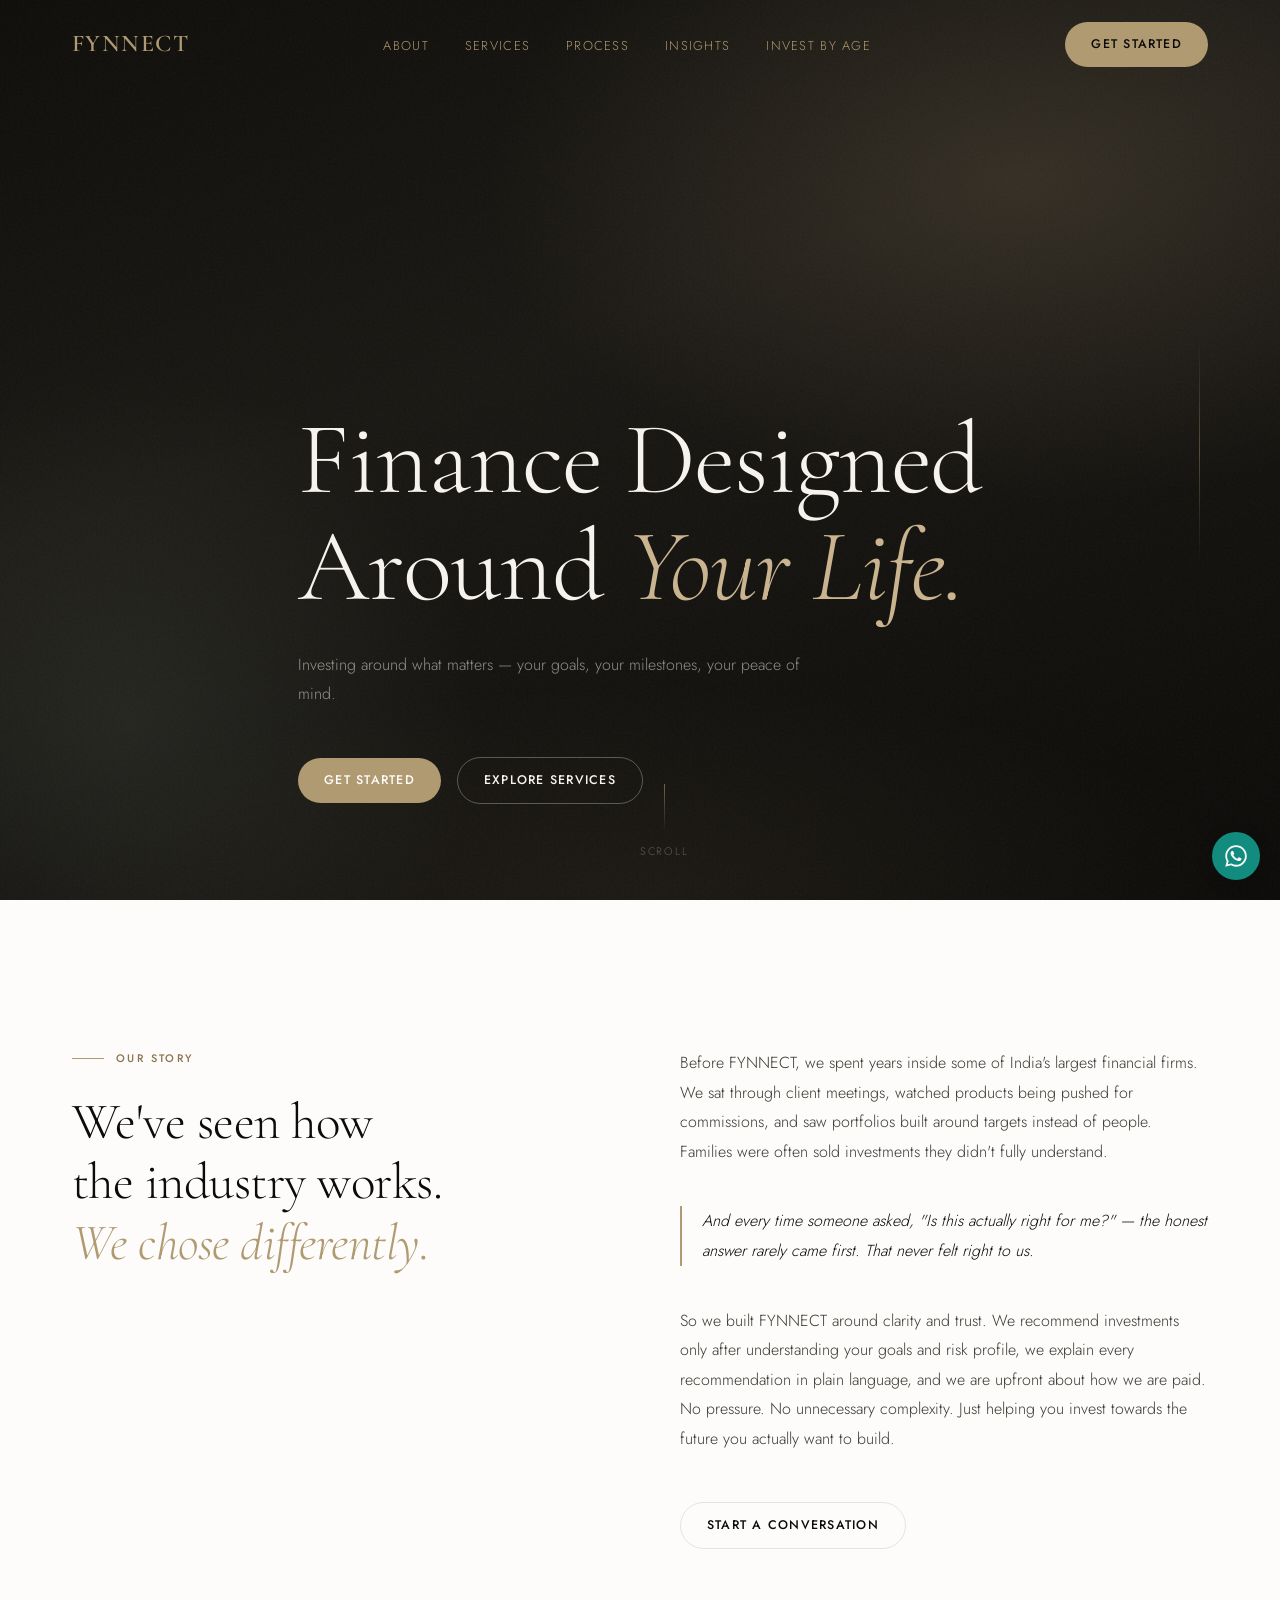
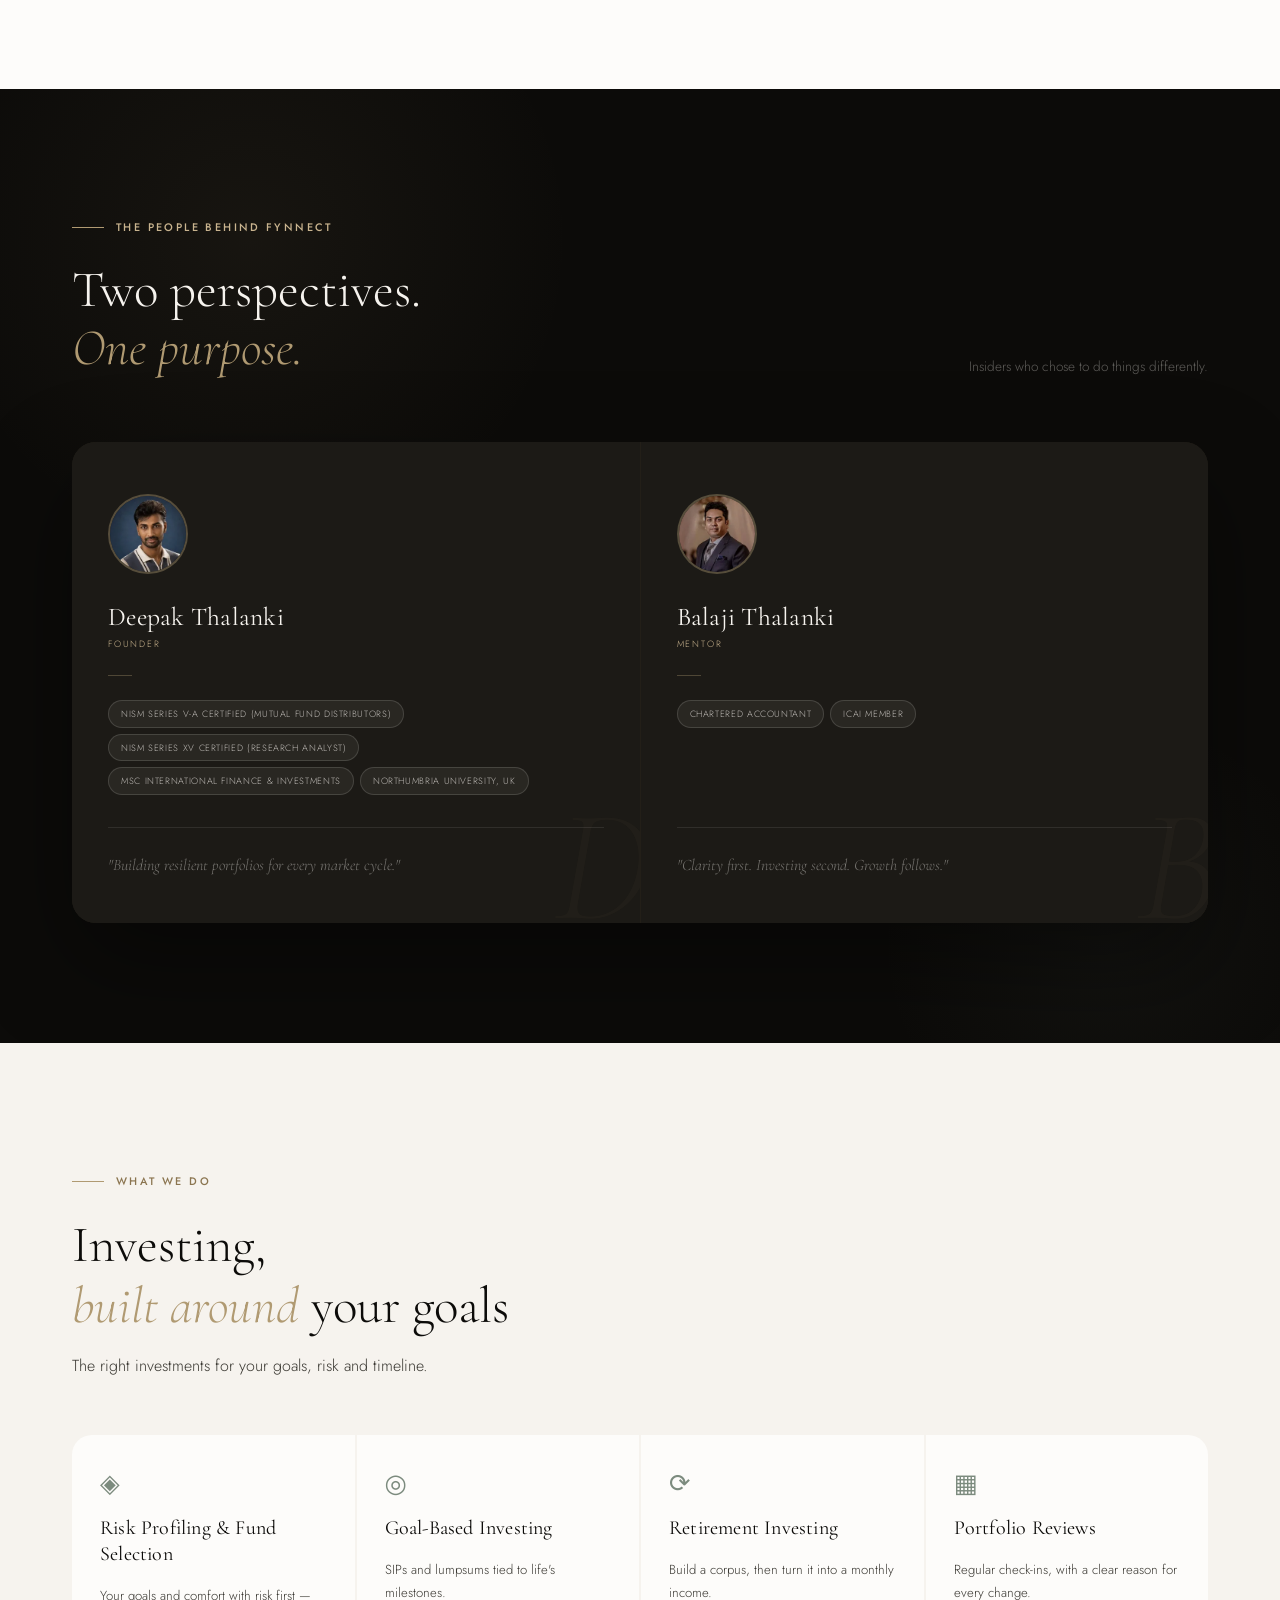
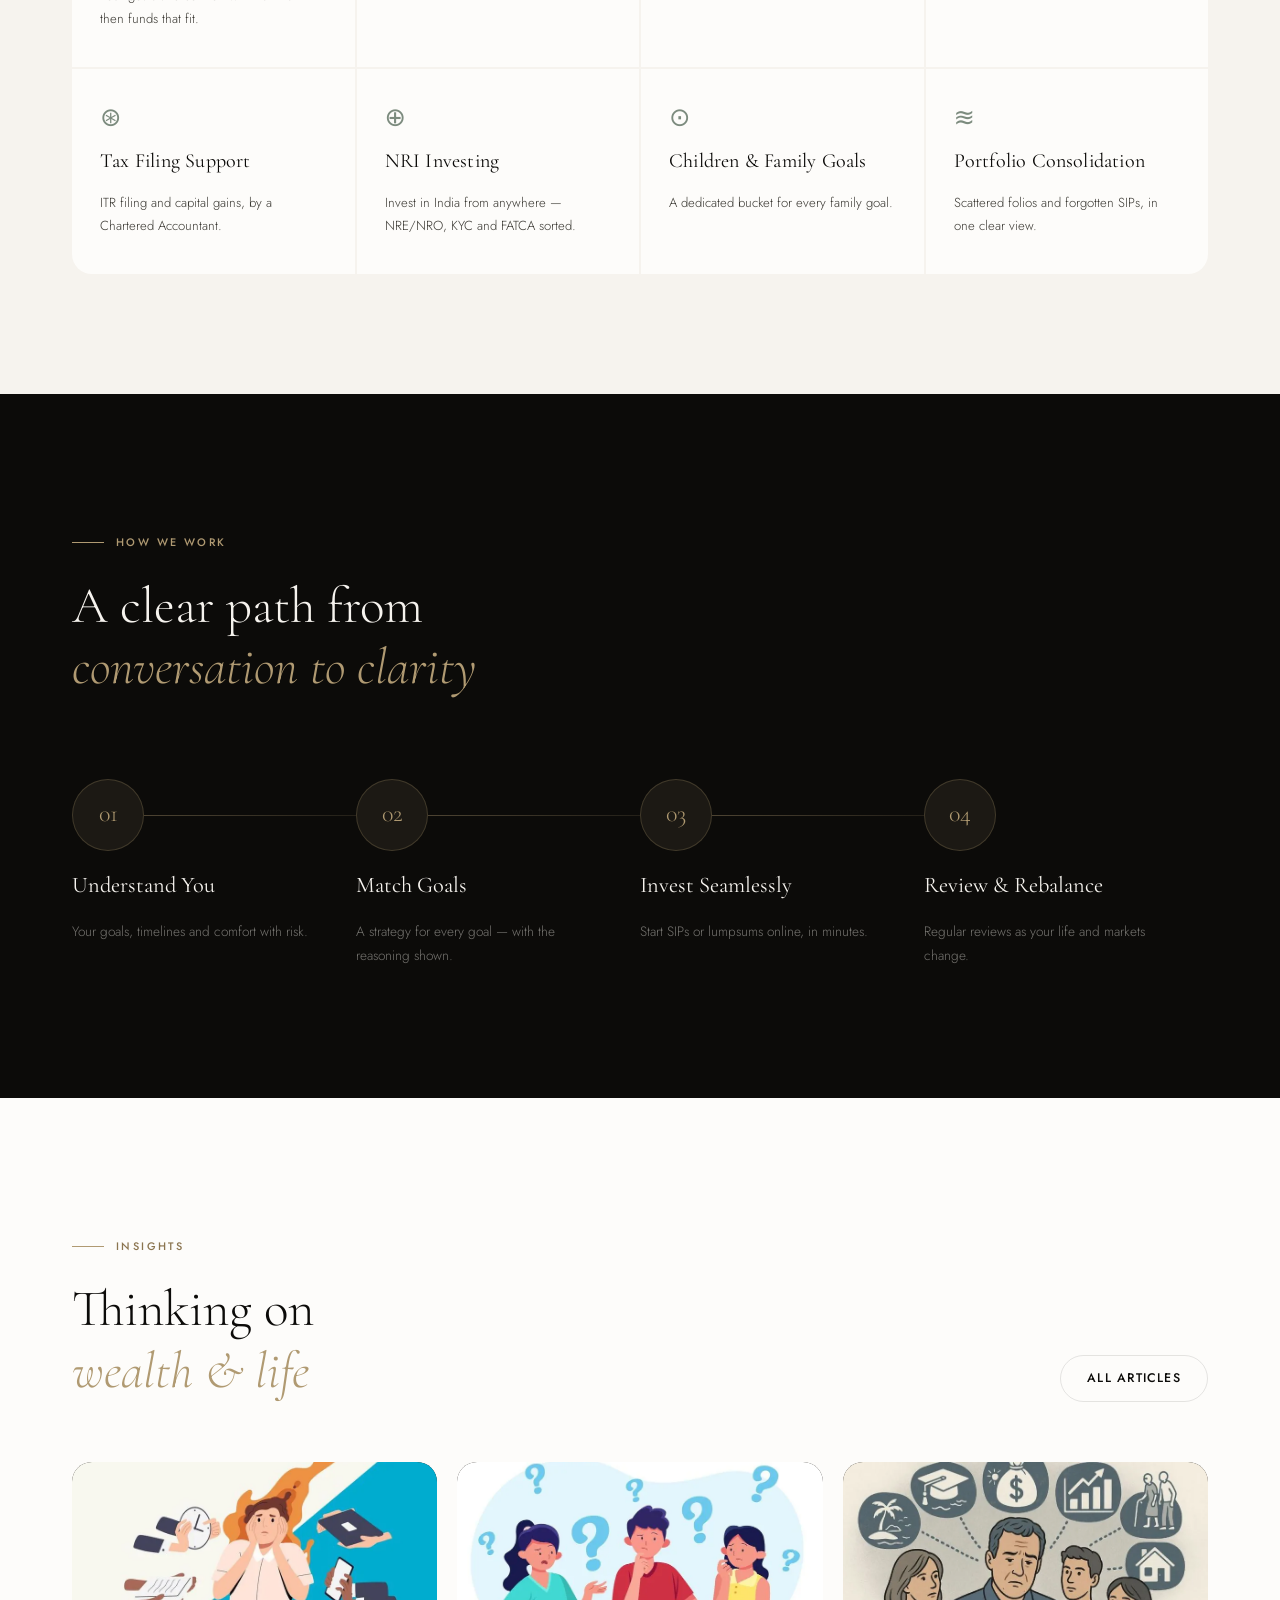
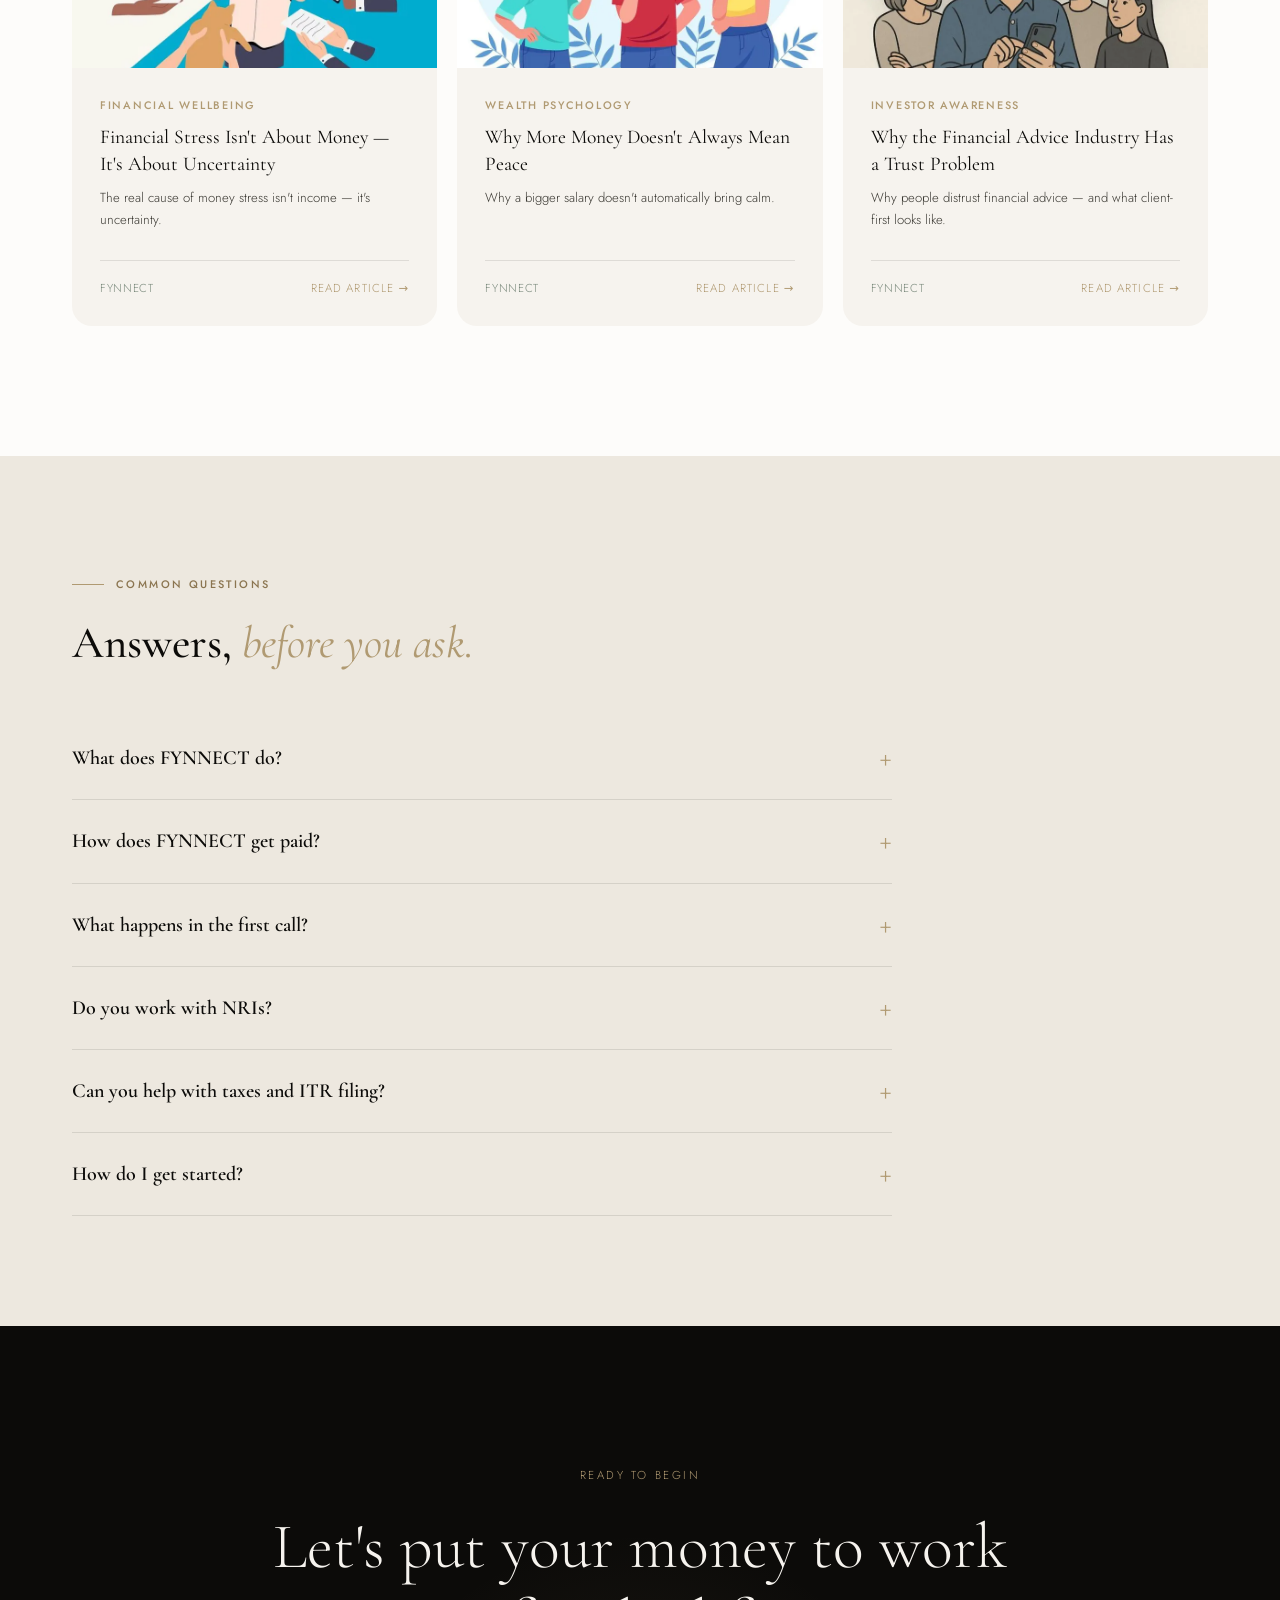
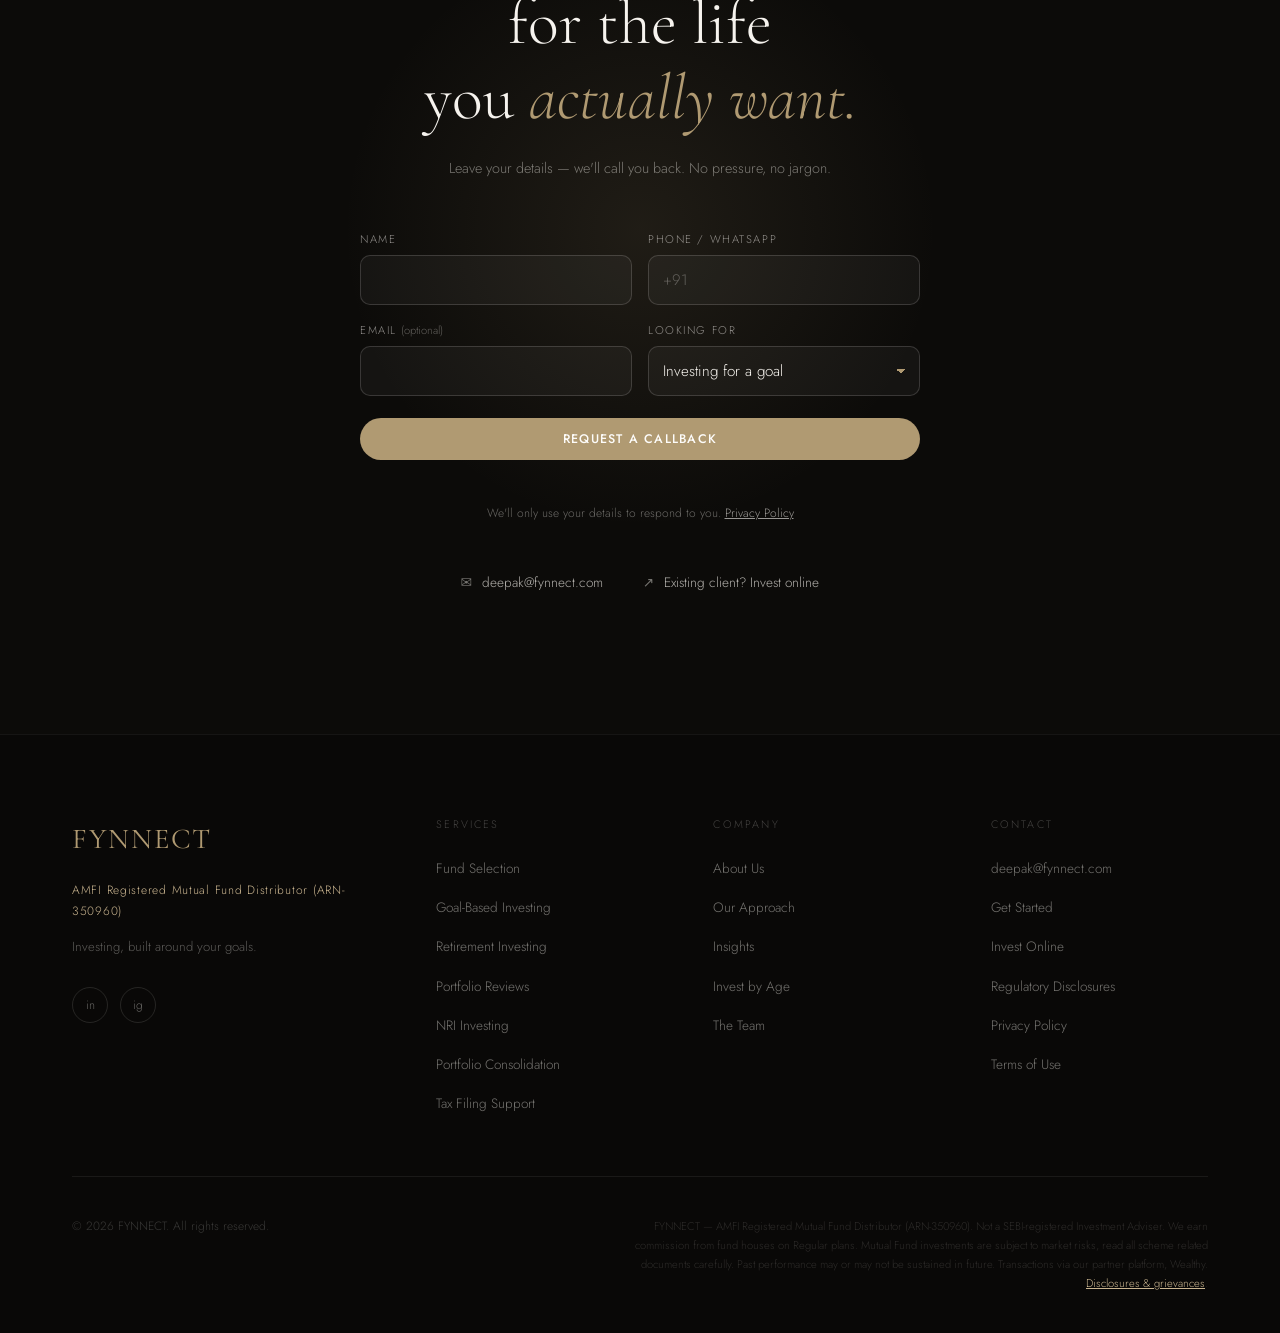
==== index.html @ 56f49e20 "Add on-site enquiry form and Google Analytics 4 wiring Enquiry form - "Get Started" (nav, hero, Abou" ====
<!DOCTYPE html>
<html lang="en">
<head>
<meta charset="UTF-8" />
<meta name="viewport" content="width=device-width, initial-scale=1.0"/>
<meta http-equiv="Content-Security-Policy" content="default-src 'self'; style-src 'self' 'unsafe-inline'; font-src 'self'; script-src 'self' 'unsafe-inline' https://www.googletagmanager.com; img-src 'self' data: https://*.google-analytics.com https://*.googletagmanager.com; connect-src 'self' https://formsubmit.co https://*.google-analytics.com https://*.analytics.google.com https://*.googletagmanager.com; object-src 'none'; base-uri 'self'; form-action 'self' https://formsubmit.co"/>
<meta name="referrer" content="strict-origin-when-cross-origin"/>
<title>FYNNECT | Goal-Based Investing for Resident Indians &amp; NRIs</title>
<meta name="description" content="FYNNECT helps resident Indians and NRIs invest for their goals — risk profiling, fund selection, SIPs, retirement and children's goals, portfolio reviews and tax filing support. AMFI Registered Mutual Fund Distributor (ARN-350960)."/>
<meta name="author" content="FYNNECT"/>
<link rel="canonical" href="https://fynnect.com/"/>
<meta name="theme-color" content="#0C0B09"/>

<!-- Open Graph / Social -->
<meta property="og:type" content="website"/>
<meta property="og:locale" content="en_IN"/>
<meta property="og:site_name" content="FYNNECT"/>
<meta property="og:title" content="FYNNECT — Investing, Mapped to Your Goals"/>
<meta property="og:description" content="Goal-based investing for resident Indians and NRIs — explained in plain language. AMFI Registered Mutual Fund Distributor (ARN-350960)."/>
<meta property="og:url" content="https://fynnect.com/"/>
<meta property="og:image" content="https://fynnect.com/assets/og-image.png"/>
<meta name="twitter:card" content="summary_large_image"/>
<meta name="twitter:title" content="FYNNECT — Investing, Mapped to Your Goals"/>
<meta name="twitter:description" content="Goal-based investing, explained in plain language. AMFI Registered Mutual Fund Distributor (ARN-350960)."/>
<meta name="twitter:image" content="https://fynnect.com/assets/og-image.png"/>

<!-- Favicon -->
<link rel="icon" href="/favicon.ico" sizes="48x48"/>
<link rel="icon" type="image/png" sizes="192x192" href="/assets/favicon-192.png"/>
<link rel="apple-touch-icon" href="/assets/apple-touch-icon.png"/>

<!-- Structured data -->
<script type="application/ld+json">
{
  "@context": "https://schema.org",
  "@type": "FinancialService",
  "name": "FYNNECT",
  "url": "https://fynnect.com/",
  "logo": "https://fynnect.com/assets/favicon-512.png",
  "image": "https://fynnect.com/assets/og-image.png",
  "description": "Goal-based investing for resident Indians and NRIs — SIPs, retirement and children's goals, portfolio reviews, portfolio consolidation and tax filing support. AMFI Registered Mutual Fund Distributor (ARN-350960).",
  "email": "deepak@fynnect.com",
  "areaServed": "IN",
  "founder": { "@type": "Person", "name": "Deepak Thalanki" },
  "slogan": "Investing, Mapped to Your Goals",
  "sameAs": [
    "https://www.linkedin.com/company/fynnect/",
    "https://www.instagram.com/fynnect"
  ]
}
</script>
<script type="application/ld+json">
{
  "@context": "https://schema.org",
  "@type": "FAQPage",
  "mainEntity": [
    {
      "@type": "Question",
      "name": "What does FYNNECT do?",
      "acceptedAnswer": { "@type": "Answer", "text": "We help you invest for your goals — risk profiling, fund selection, SIPs, reviews and consolidation. Tax filing support is offered through a Chartered Accountant." }
    },
    {
      "@type": "Question",
      "name": "How does FYNNECT get paid?",
      "acceptedAnswer": { "@type": "Answer", "text": "No fee to you. We earn trail commission from fund houses on Regular plans — it's included in the scheme's expense ratio, so Regular plans cost more than Direct plans. Scheme-wise commission is disclosed on request." }
    },
    {
      "@type": "Question",
      "name": "What happens in the first call?",
      "acceptedAnswer": { "@type": "Answer", "text": "A conversation about your goals and comfort with risk. No pressure, no jargon." }
    },
    {
      "@type": "Question",
      "name": "Do you work with NRIs?",
      "acceptedAnswer": { "@type": "Answer", "text": "Yes — NRE/NRO routing, KYC and FATCA, and fund houses that accept your country." }
    },
    {
      "@type": "Question",
      "name": "Can you help with taxes and ITR filing?",
      "acceptedAnswer": { "@type": "Answer", "text": "Yes — ITR filing, capital gains and advance tax, by a Chartered Accountant." }
    },
    {
      "@type": "Question",
      "name": "How do I get started?",
      "acceptedAnswer": { "@type": "Answer", "text": "Tap Get Started, message us on WhatsApp, or email deepak@fynnect.com." }
    }
  ]
}
</script>
<script type="application/ld+json">
{
  "@context": "https://schema.org",
  "@type": "Person",
  "name": "Deepak Thalanki",
  "jobTitle": "Founder",
  "image": "https://fynnect.com/assets/founder-deepak.jpg",
  "url": "https://fynnect.com/#founders",
  "worksFor": { "@type": "Organization", "name": "FYNNECT", "url": "https://fynnect.com/" },
  "alumniOf": { "@type": "CollegeOrUniversity", "name": "Northumbria University" },
  "knowsAbout": ["Mutual Funds", "Goal-Based Investing", "NRI Mutual Fund Investing", "Research Analysis"],
  "email": "deepak@fynnect.com",
  "sameAs": ["https://www.linkedin.com/company/fynnect/"]
}
</script>
<script type="application/ld+json">
{
  "@context": "https://schema.org",
  "@type": "Person",
  "name": "Balaji Thalanki",
  "jobTitle": "Mentor",
  "image": "https://fynnect.com/assets/founder-balaji.jpg",
  "url": "https://fynnect.com/#founders",
  "worksFor": { "@type": "Organization", "name": "FYNNECT", "url": "https://fynnect.com/" },
  "memberOf": { "@type": "Organization", "name": "Institute of Chartered Accountants of India" },
  "knowsAbout": ["Chartered Accountancy", "Income Tax", "Audit"]
}
</script>

<link rel="preload" href="assets/fonts/cormorant-garamond-300.woff2" as="font" type="font/woff2" crossorigin/>
<link rel="preload" href="assets/fonts/cormorant-garamond-300-italic.woff2" as="font" type="font/woff2" crossorigin/>
<link rel="preload" href="assets/fonts/jost-300.woff2" as="font" type="font/woff2" crossorigin/>

<style>
/* Self-hosted Google Fonts (latin subset) */
@font-face { font-family: 'Cormorant Garamond'; font-style: italic; font-weight: 300; font-display: swap; src: url('assets/fonts/cormorant-garamond-300-italic.woff2') format('woff2'); }
@font-face { font-family: 'Cormorant Garamond'; font-style: italic; font-weight: 400; font-display: swap; src: url('assets/fonts/cormorant-garamond-400-italic.woff2') format('woff2'); }
@font-face { font-family: 'Cormorant Garamond'; font-style: normal; font-weight: 300; font-display: swap; src: url('assets/fonts/cormorant-garamond-300.woff2') format('woff2'); }
@font-face { font-family: 'Cormorant Garamond'; font-style: normal; font-weight: 400; font-display: swap; src: url('assets/fonts/cormorant-garamond-400.woff2') format('woff2'); }
@font-face { font-family: 'Cormorant Garamond'; font-style: normal; font-weight: 500; font-display: swap; src: url('assets/fonts/cormorant-garamond-500.woff2') format('woff2'); }
@font-face { font-family: 'Cormorant Garamond'; font-style: normal; font-weight: 600; font-display: swap; src: url('assets/fonts/cormorant-garamond-600.woff2') format('woff2'); }
@font-face { font-family: 'Jost'; font-style: normal; font-weight: 300; font-display: swap; src: url('assets/fonts/jost-300.woff2') format('woff2'); }
@font-face { font-family: 'Jost'; font-style: normal; font-weight: 400; font-display: swap; src: url('assets/fonts/jost-400.woff2') format('woff2'); }
@font-face { font-family: 'Jost'; font-style: normal; font-weight: 500; font-display: swap; src: url('assets/fonts/jost-500.woff2') format('woff2'); }
@font-face { font-family: 'Jost'; font-style: normal; font-weight: 600; font-display: swap; src: url('assets/fonts/jost-600.woff2') format('woff2'); }

/* ─── Reset & Base ─── */
*, *::before, *::after { box-sizing: border-box; margin: 0; padding: 0; }

:root {
  --ink:        #0C0B09;
  --ink-soft:   #3A3832;
  --cream:      #F6F3EE;
  --warm:       #EDE8DF;
  --gold:       #B09A72;
  --gold-light: #C9B48F;
  --gold-deep:  #8B7550;
  --sage:       #7C8B7E;
  --white:      #FDFCFA;
  --border:     rgba(12,11,9,0.10);
  --border-inv: rgba(246,243,238,0.12);

  --font-serif: 'Cormorant Garamond', Georgia, serif;
  --font-sans:  'Jost', system-ui, sans-serif;

  --ease: cubic-bezier(0.22, 1, 0.36, 1);
  --ease-spring: cubic-bezier(0.34, 1.56, 0.64, 1);
  --dur-fast:   0.18s;
  --dur-base:   0.35s;
  --dur-slow:   0.55s;
  --ease-out: cubic-bezier(0.16, 1, 0.3, 1);
}

html { scroll-behavior: smooth; }

@media (prefers-reduced-motion: reduce) {
  html { scroll-behavior: auto; }
  *, *::before, *::after { animation-duration: 0.01ms !important; transition-duration: 0.01ms !important; }
  .reveal { opacity: 1; transform: none; }
}

body {
  font-family: var(--font-sans);
  background: var(--cream);
  color: var(--ink);
  font-weight: 300;
  line-height: 1.7;
  overflow-x: hidden;
  -webkit-font-smoothing: antialiased;
}

/* ─── Scrollbar ─── */
::-webkit-scrollbar { width: 4px; }
::-webkit-scrollbar-track { background: var(--warm); }
::-webkit-scrollbar-thumb { background: var(--gold); border-radius: 2px; }

/* ─── Selection ─── */
::selection { background: var(--gold); color: var(--cream); }

/* ─── MFD tagline & disclosures ─── */
.footer__mfd-tag { font-size: 12px; letter-spacing: 0.06em; color: var(--gold-light); margin: 4px 0 14px; }
.footer__disclaimer a { color: var(--gold-light); }

/* ─── Enquiry form ─── */
.enquiry { max-width: 560px; margin: 0 auto; text-align: left; }
.enquiry__grid { display: grid; grid-template-columns: 1fr 1fr; gap: 16px; }
.enquiry__field { display: flex; flex-direction: column; gap: 6px; }
.enquiry__field--full { grid-column: 1 / -1; }
.enquiry__field label { font-size: 0.7rem; letter-spacing: 0.14em; text-transform: uppercase; color: rgba(246,243,238,0.55); }
.enquiry__field label span { text-transform: none; letter-spacing: 0; color: rgba(246,243,238,0.35); }
.enquiry input, .enquiry select {
  width: 100%; font-family: var(--font-sans); font-size: 0.95rem; font-weight: 300; color: var(--cream);
  background: rgba(246,243,238,0.04); border: 1px solid rgba(246,243,238,0.16); border-radius: 10px;
  padding: 13px 14px; transition: border-color var(--dur-base) var(--ease), background var(--dur-base) var(--ease);
}
.enquiry select { appearance: none; -webkit-appearance: none; cursor: pointer;
  background-image: linear-gradient(45deg, transparent 50%, var(--gold) 50%), linear-gradient(135deg, var(--gold) 50%, transparent 50%);
  background-position: calc(100% - 18px) 52%, calc(100% - 13px) 52%; background-size: 5px 5px; background-repeat: no-repeat; }
.enquiry select option { color: var(--ink); }
.enquiry input::placeholder { color: rgba(246,243,238,0.3); }
.enquiry input:focus, .enquiry select:focus { outline: none; border-color: var(--gold); background: rgba(246,243,238,0.07); }
.enquiry input:user-invalid { border-color: #C98F7A; }
.enquiry__honey { position: absolute; left: -9999px; width: 1px; height: 1px; overflow: hidden; }
.enquiry__submit { width: 100%; justify-content: center; margin-top: 22px; padding: 15px 26px; }
.enquiry__submit:disabled { opacity: 0.6; cursor: wait; transform: none; }
.enquiry__note { font-size: 0.75rem; color: rgba(246,243,238,0.4); text-align: center; margin-top: 14px; }
.enquiry__note a { color: rgba(246,243,238,0.6); }
.enquiry__status { min-height: 1.4em; font-size: 0.85rem; color: #E0B3A2; text-align: center; margin-top: 10px; }
.enquiry__done { max-width: 560px; margin: 0 auto; padding: 28px; border: 1px solid rgba(176,154,114,0.35); border-radius: 14px; color: var(--cream); }
.enquiry__done strong { display: block; font-family: var(--font-serif); font-size: 1.6rem; font-weight: 400; color: var(--gold-light); margin-bottom: 6px; }
.enquiry__done p { color: rgba(246,243,238,0.6); font-size: 0.92rem; }
@media (max-width: 560px) { .enquiry__grid { grid-template-columns: 1fr; } .enquiry input, .enquiry select { font-size: 16px; } }

/* ─── Accessibility ─── */
.skip-link {
  position: absolute; left: -9999px; top: 0; z-index: 200;
  background: var(--ink); color: var(--cream); padding: 12px 22px;
  font-size: 0.85rem; letter-spacing: 0.08em; text-decoration: none;
}
.skip-link:focus { left: 0; }
a:focus-visible, button:focus-visible, summary:focus-visible, [tabindex]:focus-visible {
  outline: 2px solid var(--gold); outline-offset: 3px; border-radius: 2px;
}

/* ─── WhatsApp float ─── */
.wa-float {
  position: fixed; right: 20px; bottom: 20px; z-index: 90;
  width: 48px; height: 48px; border-radius: 50%;
  display: flex; align-items: center; justify-content: center;
  background: #128C7E; box-shadow: 0 4px 14px rgba(12,11,9,0.28);
  transition: transform var(--dur-base) var(--ease), box-shadow var(--dur-base) var(--ease);
}
.wa-float:hover { transform: translateY(-3px) scale(1.06); box-shadow: 0 8px 20px rgba(12,11,9,0.34); }
.wa-float svg { width: 26px; height: 26px; fill: #FDFCFA; }

/* ─── FAQ ─── */
.faq { padding: 110px 0; background: var(--warm); }
.faq__heading { font-family: var(--font-serif); font-weight: 500; font-size: clamp(2rem, 4vw, 2.8rem); line-height: 1.15; margin-bottom: 48px; }
.faq__heading em { font-style: italic; color: var(--gold); }
.faq__list { max-width: 820px; }
.faq__item { border-bottom: 1px solid var(--border); }
.faq__item summary {
  list-style: none; cursor: pointer; display: flex; justify-content: space-between; align-items: center;
  gap: 20px; padding: 22px 0; font-family: var(--font-serif); font-size: 1.25rem; font-weight: 600; color: var(--ink);
}
.faq__item summary::-webkit-details-marker { display: none; }
.faq__item summary::after { content: '+'; font-family: var(--font-sans); font-weight: 300; font-size: 1.4rem; color: var(--gold); transition: transform var(--dur-base) var(--ease); flex-shrink: 0; }
.faq__item[open] summary::after { transform: rotate(45deg); }
.faq__answer { padding: 0 0 24px; color: var(--ink-soft); max-width: 700px; }

/* ─── Utilities ─── */
.container { max-width: 1200px; margin: 0 auto; padding: 0 32px; }
.container--narrow { max-width: 820px; margin: 0 auto; padding: 0 32px; }

.serif { font-family: var(--font-serif); }
.gold  { color: var(--gold); }
.sage  { color: var(--sage); }

/* ─── Reveal Animations ─── */
.reveal {
  opacity: 0;
  transform: translateY(20px);
  transition: opacity 0.7s var(--ease), transform 0.7s var(--ease);
}
.reveal.visible { opacity: 1; transform: translateY(0); }
.reveal-delay-1 { transition-delay: 0.08s; }
.reveal-delay-2 { transition-delay: 0.16s; }
.reveal-delay-3 { transition-delay: 0.24s; }
.reveal-delay-4 { transition-delay: 0.32s; }
.reveal-delay-5 { transition-delay: 0.4s; }

/* ─────────────────────────────────────────
   NAV
───────────────────────────────────────── */
.nav {
  position: fixed;
  top: 0; left: 0; right: 0;
  z-index: 100;
  padding: 22px 0;
  transition: background var(--dur-slow) var(--ease), border-color var(--dur-slow) var(--ease), padding var(--dur-base) var(--ease);
  border-bottom: 1px solid transparent;
}
.nav.scrolled {
  background: rgba(246,243,238,0.92);
  backdrop-filter: blur(18px);
  -webkit-backdrop-filter: blur(18px);
  border-color: var(--border);
  padding: 16px 0;
}
.nav__inner {
  display: flex;
  align-items: center;
  justify-content: space-between;
}
.nav__logo {
  font-family: var(--font-serif);
  font-size: 1.5rem;
  font-weight: 600;
  letter-spacing: 0.06em;
  color: var(--gold);
  text-decoration: none;
  transition: color var(--dur-base) var(--ease);
}
.nav__logo span { color: var(--gold); }

.nav__links {
  display: flex;
  align-items: center;
  gap: 36px;
  list-style: none;
}
.nav__links a {
  font-size: 0.8rem;
  letter-spacing: 0.1em;
  text-transform: uppercase;
  color: var(--gold);
  text-decoration: none;
  position: relative;
  transition: color var(--dur-base) var(--ease);
}
.nav__links a::after {
  content: '';
  position: absolute;
  bottom: -3px; left: 0;
  width: 0; height: 1px;
  background: var(--gold-light);
  transition: width var(--dur-base) var(--ease-out);
}
.nav__links a:hover { color: var(--gold-light); }
.nav__links a:hover::after { width: 100%; }

.btn {
  display: inline-flex;
  align-items: center;
  gap: 8px;
  font-family: var(--font-sans);
  font-size: 0.78rem;
  font-weight: 500;
  letter-spacing: 0.1em;
  text-transform: uppercase;
  text-decoration: none;
  padding: 12px 26px;
  border-radius: 100px;
  cursor: pointer;
  border: none;
  outline: none;
  transition:
    background var(--dur-base) var(--ease),
    color var(--dur-base) var(--ease),
    transform var(--dur-base) var(--ease-spring),
    box-shadow var(--dur-base) var(--ease),
    border-color var(--dur-base) var(--ease);
}
.btn--dark {
  background: var(--ink);
  color: var(--cream);
}
.btn--dark:hover {
  background: var(--ink-soft);
  transform: translateY(-2px) scale(1.01);
  box-shadow: 0 10px 32px rgba(12,11,9,0.2);
}
.btn--outline {
  background: transparent;
  color: var(--ink);
  border: 1px solid var(--border);
}
.btn--outline:hover {
  border-color: var(--ink);
  transform: translateY(-2px) scale(1.01);
  box-shadow: 0 6px 20px rgba(12,11,9,0.07);
}
.btn--gold {
  background: var(--gold);
  color: var(--white);
}
.btn--gold:hover {
  background: var(--gold-light);
  transform: translateY(-2px) scale(1.01);
  box-shadow: 0 12px 40px rgba(176,154,114,0.35);
}
.btn--ghost-inv {
  background: transparent;
  color: var(--cream);
  border: 1px solid rgba(246,243,238,0.3);
}
.btn--ghost-inv:hover {
  background: rgba(246,243,238,0.08);
  border-color: rgba(246,243,238,0.6);
  transform: translateY(-2px) scale(1.01);
}

.nav.scrolled .nav__links a { color: var(--gold-deep); }
.nav.scrolled .nav__links a:hover { color: var(--gold); }
.nav.scrolled .nav__hamburger span { background: var(--ink-soft); }
.nav:not(.scrolled) .btn--dark { background: var(--gold); color: var(--ink); }
.nav:not(.scrolled) .btn--dark:hover { background: var(--gold-light); box-shadow: 0 10px 32px rgba(176,154,114,0.3); }
.nav__hamburger {
  display: none;
  flex-direction: column;
  justify-content: center;
  gap: 5px;
  width: 40px; height: 40px;
  cursor: pointer;
  background: none;
  border: none;
  padding: 4px;
  z-index: 101;
  position: relative;
}
.nav__hamburger span {
  display: block; width: 24px; height: 1.5px;
  background: var(--gold); margin: 0;
  transition: transform var(--dur-base) var(--ease), opacity var(--dur-base) var(--ease), background var(--dur-base) var(--ease);
}

/* ─────────────────────────────────────────
   HERO
───────────────────────────────────────── */
.hero {
  min-height: 100vh;
  display: flex;
  flex-direction: column;
  justify-content: flex-end;
  padding-bottom: 96px;
  position: relative;
  overflow: hidden;
  background: var(--ink);
}
@media (max-width: 768px) {
  .hero {
    min-height: 100vh;
    justify-content: center;
    padding-top: 100px;
    padding-bottom: 64px;
  }
}

/* Gradient mesh bg */
.hero__bg {
  position: absolute;
  inset: 0;
  background:
    radial-gradient(ellipse 70% 60% at 80% 20%, rgba(176,154,114,0.18) 0%, transparent 60%),
    radial-gradient(ellipse 50% 70% at 10% 80%, rgba(124,139,126,0.14) 0%, transparent 55%),
    radial-gradient(ellipse 80% 40% at 50% 100%, rgba(176,154,114,0.08) 0%, transparent 60%),
    linear-gradient(160deg, #0F0E0B 0%, #1A1814 40%, #0C0B09 100%);
  animation: hbg 12s ease-in-out infinite alternate;
}
@keyframes hbg {
  0%   { opacity: 1; }
  100% { opacity: 0.85; }
}

/* Cursor glow (desktop) — moved via transform so it stays on the compositor */
.hero__glow {
  position: absolute; left: 0; top: 0;
  width: 70vmax; height: 70vmax; margin: -35vmax 0 0 -35vmax;
  border-radius: 50%;
  background: radial-gradient(closest-side, rgba(176,154,114,0.20), transparent);
  opacity: 0; pointer-events: none; will-change: transform;
  transition: opacity 0.6s var(--ease);
}
@media (hover: hover) and (prefers-reduced-motion: no-preference) {
  .hero:hover .hero__glow { opacity: 1; }
}

/* Grain overlay */
.hero__grain {
  position: absolute;
  inset: 0;
  background-image: url("data:image/svg+xml,%3Csvg viewBox='0 0 512 512' xmlns='http://www.w3.org/2000/svg'%3E%3Cfilter id='n'%3E%3CfeTurbulence type='fractalNoise' baseFrequency='0.75' numOctaves='4' stitchTiles='stitch'/%3E%3C/filter%3E%3Crect width='100%25' height='100%25' filter='url(%23n)' opacity='1'/%3E%3C/svg%3E");
  opacity: 0.035;
  pointer-events: none;
}

.hero__line-deco {
  position: absolute;
  right: 80px; top: 50%;
  transform: translateY(-50%);
  width: 1px; height: 220px;
  background: linear-gradient(to bottom, transparent, rgba(176,154,114,0.4), transparent);
  pointer-events: none;
}
@media (max-width: 768px) {
  .hero__line-deco { display: none; }
}

.hero__content {
  position: relative;
  z-index: 2;
}

.hero__eyebrow {
  font-size: 0.72rem;
  letter-spacing: 0.22em;
  text-transform: uppercase;
  color: var(--gold);
  margin-bottom: 28px;
  display: flex;
  align-items: center;
  gap: 14px;
  opacity: 0;
  animation: fadeUp 0.8s var(--ease) 0.05s forwards;
}
.hero__eyebrow::before {
  content: '';
  display: block; width: 40px; height: 1px;
  background: var(--gold);
}

.hero__headline {
  font-family: var(--font-serif);
  font-size: clamp(3.2rem, 8vw, 7.5rem);
  font-weight: 300;
  line-height: 1.04;
  color: var(--cream);
  letter-spacing: -0.01em;
  max-width: 860px;
  opacity: 0;
  animation: fadeUp 0.9s var(--ease) 0.1s forwards;
}
.hero__headline em {
  font-style: italic;
  color: var(--gold-light);
}

.hero__sub {
  margin-top: 32px;
  font-size: 1rem;
  color: rgba(246,243,238,0.55);
  max-width: 520px;
  line-height: 1.8;
  opacity: 0;
  animation: fadeUp 0.8s var(--ease) 0.25s forwards;
}

.hero__ctas {
  display: flex;
  align-items: center;
  gap: 16px;
  margin-top: 48px;
  flex-wrap: wrap;
  opacity: 0;
  animation: fadeUp 0.8s var(--ease) 0.4s forwards;
}

.hero__scroll {
  position: absolute;
  bottom: 40px; left: 50%;
  transform: translateX(-50%);
  display: flex;
  flex-direction: column;
  align-items: center;
  gap: 10px;
  color: rgba(246,243,238,0.3);
  font-size: 0.68rem;
  letter-spacing: 0.16em;
  text-transform: uppercase;
  opacity: 0;
  animation: fadeUp 0.8s var(--ease) 0.8s forwards;
  z-index: 2;
}
.hero__scroll-line {
  width: 1px; height: 48px;
  background: linear-gradient(to bottom, rgba(176,154,114,0.6), transparent);
  animation: scrollLine 2s ease-in-out infinite;
}
@media (max-width: 768px) {
  .hero__scroll { display: none !important; }
}
@keyframes scrollLine {
  0%   { transform: scaleY(0); transform-origin: top; }
  50%  { transform: scaleY(1); transform-origin: top; }
  51%  { transform: scaleY(1); transform-origin: bottom; }
  100% { transform: scaleY(0); transform-origin: bottom; }
}

@keyframes fadeUp {
  from { opacity: 0; transform: translateY(20px); }
  to   { opacity: 1; transform: translateY(0); }
}

/* ─────────────────────────────────────────
   SECTION LABELS
───────────────────────────────────────── */
.section-label {
  display: inline-flex;
  align-items: center;
  gap: 12px;
  font-size: 0.68rem;
  font-weight: 500;
  letter-spacing: 0.22em;
  text-transform: uppercase;
  color: var(--gold-deep);
  margin-bottom: 24px;
}
.section-label::before {
  content: '';
  display: block; width: 32px; height: 1px;
  background: var(--gold);
}

/* ─────────────────────────────────────────
   ABOUT
───────────────────────────────────────── */
.about {
  padding: 140px 0;
  background: var(--white);
}
.about__inner {
  display: grid;
  grid-template-columns: 1fr 1fr;
  gap: 80px;
  align-items: start;
}
.about__left { position: sticky; top: 120px; }
.about__heading {
  font-family: var(--font-serif);
  font-size: clamp(2.2rem, 4vw, 3.6rem);
  font-weight: 300;
  line-height: 1.18;
  color: var(--ink);
  letter-spacing: -0.01em;
}
.about__heading em { font-style: italic; color: var(--gold); }

.about__body { display: flex; flex-direction: column; gap: 40px; padding-top: 8px; }

.about__para { font-size: 1rem; color: var(--ink-soft); line-height: 1.85; }



/* ─────────────────────────────────────────
   FOUNDERS
───────────────────────────────────────── */
.founders {
  padding: 120px 0;
  background: var(--ink);
  position: relative;
  overflow: hidden;
}
.founders::before {
  content: '';
  position: absolute;
  top: -200px; left: -100px;
  width: 700px; height: 700px;
  border-radius: 50%;
  background: radial-gradient(ellipse, rgba(176,154,114,0.07) 0%, transparent 65%);
  pointer-events: none;
}
.founders::after {
  content: '';
  position: absolute;
  bottom: -150px; right: -80px;
  width: 500px; height: 500px;
  border-radius: 50%;
  background: radial-gradient(ellipse, rgba(124,139,126,0.06) 0%, transparent 65%);
  pointer-events: none;
}
.founders__header {
  display: flex;
  align-items: flex-end;
  justify-content: space-between;
  margin-bottom: 64px;
  gap: 32px;
  flex-wrap: wrap;
  position: relative;
  z-index: 1;
}
.founders__heading {
  font-family: var(--font-serif);
  font-size: clamp(2.2rem, 4vw, 3.4rem);
  font-weight: 300;
  color: var(--cream);
  line-height: 1.15;
  margin-bottom: 0;
}
.founders__heading em { font-style: italic; color: var(--gold); }
.founders__sub {
  font-size: 0.85rem;
  color: rgba(246,243,238,0.35);
  max-width: 260px;
  line-height: 1.8;
  text-align: right;
}
.founders__grid {
  display: grid;
  grid-template-columns: repeat(2, 1fr);
  gap: 1px;
  background: rgba(176,154,114,0.14);
  border-radius: 24px;
  overflow: hidden;
  position: relative;
  z-index: 1;
  box-shadow: 0 40px 100px rgba(0,0,0,0.4);
}
.founder-card {
  background: #1C1A16;
  padding: 52px 36px 44px;
  display: flex;
  flex-direction: column;
  align-items: flex-start;
  text-align: left;
  gap: 0;
  position: relative;
  overflow: hidden;
  transition: background var(--dur-base) var(--ease);
  cursor: default;
}
.founder-card::before {
  content: '';
  position: absolute;
  inset: 0;
  background: linear-gradient(135deg, rgba(176,154,114,0.06) 0%, transparent 60%);
  opacity: 0;
  transition: opacity var(--dur-slow) var(--ease);
}
.founder-card:hover::before { opacity: 1; }
.founder-card::after {
  content: '';
  position: absolute;
  top: 0; left: 0;
  width: 2px; height: 0;
  background: linear-gradient(to bottom, var(--gold), rgba(176,154,114,0.2));
  transition: height var(--dur-slow) var(--ease-out);
}
.founder-card:hover::after { height: 100%; }
.founder-card__watermark {
  position: absolute;
  bottom: -24px; right: -8px;
  font-family: var(--font-serif);
  font-size: 10rem;
  font-style: italic;
  font-weight: 300;
  color: rgba(176,154,114,0.04);
  line-height: 1;
  pointer-events: none;
  user-select: none;
  transition: color var(--dur-slow) var(--ease);
  letter-spacing: -0.02em;
}
.founder-card:hover .founder-card__watermark { color: rgba(176,154,114,0.08); }
.founder-card__avatar {
  width: 80px; height: 80px;
  border-radius: 50%;
  display: flex;
  align-items: center;
  justify-content: center;
  font-family: var(--font-serif);
  font-size: 0.85rem;
  font-style: italic;
  color: var(--gold);
  background: rgba(176,154,114,0.08);
  flex-shrink: 0;
  letter-spacing: 0.06em;
  border: 1px solid rgba(176,154,114,0.28);
  margin-bottom: 28px;
  position: relative;
  z-index: 1;
  transition:
    background var(--dur-base) var(--ease),
    border-color var(--dur-base) var(--ease),
    transform var(--dur-base) var(--ease-spring);
}
.founder-card:hover .founder-card__avatar {
  background: rgba(176,154,114,0.16);
  border-color: rgba(176,154,114,0.55);
  transform: scale(1.07);
}
.founder-card__body-wrap {
  width: 100%;
  display: flex;
  flex-direction: column;
  flex: 1;
  position: relative;
  z-index: 1;
}
.founder-card__info {
  display: flex;
  flex-direction: column;
  align-items: flex-start;
  gap: 4px;
  width: 100%;
  flex: 1;
}
.founder-card__name {
  font-family: var(--font-serif);
  font-size: 1.6rem;
  font-weight: 400;
  color: #F6F3EE;
  line-height: 1.15;
  letter-spacing: 0.01em;
}
.founder-card__role {
  font-family: var(--font-sans);
  font-size: 0.57rem;
  letter-spacing: 0.2em;
  text-transform: uppercase;
  color: var(--gold-light);
  margin-bottom: 4px;
}
.founder-card__divider-line {
  width: 24px; height: 1px;
  background: rgba(176,154,114,0.35);
  margin: 16px 0 20px;
  flex-shrink: 0;
  transition: width var(--dur-slow) var(--ease-out);
}
.founder-card:hover .founder-card__divider-line { width: 48px; }
.founder-card__badges {
  display: flex;
  flex-wrap: wrap;
  gap: 6px;
  margin-bottom: 28px;
}
.founder-card__badge {
  font-family: var(--font-sans);
  font-size: 0.57rem;
  letter-spacing: 0.07em;
  text-transform: uppercase;
  color: rgba(246,243,238,0.72);
  background: rgba(246,243,238,0.06);
  border: 1px solid rgba(246,243,238,0.14);
  padding: 5px 12px;
  border-radius: 100px;
  white-space: nowrap;
  transition: border-color var(--dur-base) var(--ease), color var(--dur-base) var(--ease);
}
.founder-card:hover .founder-card__badge {
  color: rgba(246,243,238,0.68);
  border-color: rgba(176,154,114,0.22);
}
.founder-card__quote {
  font-family: var(--font-serif);
  font-size: 1rem;
  font-style: italic;
  color: rgba(246,243,238,0.42);
  line-height: 1.72;
  text-align: left;
  margin-top: auto;
  padding-top: 24px;
  border-top: 1px solid rgba(246,243,238,0.09);
  width: 100%;
  transition: color var(--dur-base) var(--ease);
}
.founder-card:hover .founder-card__quote { color: rgba(246,243,238,0.65); }
@media (max-width: 1100px) {
  .founders__grid { grid-template-columns: repeat(2, 1fr); }
  .founders__sub { text-align: left; max-width: 100%; }
}
@media (max-width: 768px) {
  .founders { padding: 90px 0; }
  .founders__header { flex-direction: column; align-items: flex-start; }
  .founders__grid { grid-template-columns: 1fr; border-radius: 20px; }
  .founder-card { padding: 40px 28px 36px; }
}

/* ─────────────────────────────────────────
   SERVICES
───────────────────────────────────────── */
.services {
  padding: 120px 0;
  background: var(--cream);
}
.services__top {
  display: flex;
  justify-content: space-between;
  flex-direction: column;
  align-items: flex-start;
  margin-bottom: 56px;
  gap: 14px;
}
.services__heading {
  font-family: var(--font-serif);
  font-size: clamp(2rem, 4vw, 3.2rem);
  font-weight: 300;
  line-height: 1.2;
  color: var(--ink);
  max-width: 480px;
}
.services__heading em { font-style: italic; color: var(--gold); }
.services__sub {
  font-size: 1rem;
  color: var(--ink-soft);
  max-width: 480px;
  line-height: 1.7;
}

.services__grid {
  display: grid;
  grid-template-columns: repeat(4, 1fr);
  gap: 2px;
}
.service-card {
  background: var(--white);
  padding: 36px 28px;
  display: flex;
  flex-direction: column;
  gap: 18px;
  position: relative;
  overflow: hidden;
  cursor: default;
  transition:
    background var(--dur-base) var(--ease),
    transform var(--dur-base) var(--ease-spring),
    box-shadow var(--dur-base) var(--ease);
}
.service-card:first-child  { border-radius: 20px 0 0 0; }
.service-card:nth-child(4) { border-radius: 0 20px 0 0; }
.service-card:nth-child(5) { border-radius: 0 0 0 20px; }
.service-card:last-child   { border-radius: 0 0 20px 0; }
.service-card::after {
  content: '';
  position: absolute;
  bottom: 0; left: 0;
  width: 100%; height: 2px;
  background: var(--gold);
  transform: scaleX(0);
  transform-origin: left;
  transition: transform var(--dur-slow) var(--ease-out);
}
.service-card:hover { background: var(--ink); transform: translateY(-3px); box-shadow: 0 16px 48px rgba(12,11,9,0.12); }
.service-card:hover .service-card__icon { color: var(--gold); }
.service-card:hover .service-card__title { color: var(--cream); }
.service-card:hover .service-card__desc { color: rgba(246,243,238,0.5); }
.service-card:hover::after { transform: scaleX(1); }

.service-card__icon {
  font-size: 1.6rem;
  color: var(--sage);
  transition: color var(--dur-base) var(--ease);
  line-height: 1;
}
.service-card__title {
  font-family: var(--font-serif);
  font-size: 1.25rem;
  font-weight: 400;
  color: var(--ink);
  letter-spacing: 0.01em;
  transition: color var(--dur-base) var(--ease);
  line-height: 1.3;
}
.service-card__desc {
  font-size: 0.82rem;
  color: var(--ink-soft);
  line-height: 1.75;
  transition: color var(--dur-base) var(--ease);
  flex: 1;
}
.service-card__arrow {
  font-size: 0.75rem;
  letter-spacing: 0.1em;
  color: var(--gold);
  text-transform: uppercase;
  margin-top: 8px;
  opacity: 0;
  transform: translateX(-8px);
  transition: opacity var(--dur-base) var(--ease), transform var(--dur-base) var(--ease-out);
}
.service-card:hover .service-card__arrow { opacity: 1; transform: translateX(0); }

/* ─────────────────────────────────────────
   HOW WE WORK
───────────────────────────────────────── */
.process {
  padding: 130px 0;
  background: var(--ink);
  overflow: hidden;
}
.process__heading {
  font-family: var(--font-serif);
  font-size: clamp(2rem, 4vw, 3.4rem);
  font-weight: 300;
  color: var(--cream);
  line-height: 1.2;
  margin-bottom: 80px;
  max-width: 600px;
}
.process__heading em { font-style: italic; color: var(--gold); }

.process__steps {
  display: grid;
  grid-template-columns: repeat(4, 1fr);
  gap: 0;
  position: relative;
}
.process__steps::before { display: none; }

/* Connector lines between circles — drawn from right edge of each circle to left edge of next */
.process-step {
  padding: 0 32px 0 0;
  display: flex;
  flex-direction: column;
  gap: 20px;
  position: relative;
}
.process-step:not(:last-child)::after {
  content: '';
  position: absolute;
  top: 36px;
  left: 72px;
  right: 0;
  height: 1px;
  background: linear-gradient(to right, rgba(176,154,114,0.4), rgba(176,154,114,0.15));
  pointer-events: none;
}
.process-step__num {
  width: 72px; height: 72px;
  border-radius: 50%;
  background: rgba(176,154,114,0.1);
  border: 1px solid rgba(176,154,114,0.25);
  display: flex;
  align-items: center;
  justify-content: center;
  font-family: var(--font-serif);
  font-size: 1.5rem;
  font-weight: 300;
  color: var(--gold);
  position: relative;
  z-index: 1;
  transition:
    background var(--dur-base) var(--ease),
    color var(--dur-base) var(--ease),
    border-color var(--dur-base) var(--ease),
    transform var(--dur-base) var(--ease-spring);
}
.process-step:hover .process-step__num {
  background: var(--gold);
  color: var(--ink);
  border-color: var(--gold);
  transform: scale(1.06);
}
.process-step__title {
  font-family: var(--font-serif);
  font-size: 1.4rem;
  font-weight: 400;
  color: var(--cream);
  line-height: 1.25;
}
.process-step__desc {
  font-size: 0.85rem;
  color: rgba(246,243,238,0.45);
  line-height: 1.8;
}



.pillar__icon { font-size: 1.8rem; margin-bottom: 16px; }
.pillar__title {
  font-family: var(--font-serif);
  font-size: 1.3rem;
  font-weight: 400;
  color: var(--ink);
  margin-bottom: 12px;
}
.pillar__desc {
  font-size: 0.85rem;
  color: var(--ink-soft);
  line-height: 1.8;
}

/* ─────────────────────────────────────────
   INSIGHTS
───────────────────────────────────────── */
.insights {
  padding: 130px 0;
  background: var(--white);
}
.insights__top {
  display: flex;
  justify-content: space-between;
  align-items: flex-end;
  margin-bottom: 60px;
  gap: 24px;
  flex-wrap: wrap;
}
.insights__heading {
  font-family: var(--font-serif);
  font-size: clamp(2rem, 4vw, 3.2rem);
  font-weight: 300;
  color: var(--ink);
  line-height: 1.2;
}
.insights__heading em { font-style: italic; color: var(--gold); }

.insights__grid {
  display: grid;
  grid-template-columns: 1fr 1fr 1fr;
  gap: 20px;
}

.insight-card {
  background: var(--cream);
  border-radius: 20px;
  overflow: hidden;
  cursor: pointer;
  transition:
    transform var(--dur-base) var(--ease-spring),
    box-shadow var(--dur-base) var(--ease);
  display: flex;
  flex-direction: column;
}
.insight-card:hover {
  transform: translateY(-6px) scale(1.01);
  box-shadow: 0 24px 60px rgba(12,11,9,0.1);
}
.insight-card__thumb {
  aspect-ratio: 16/9;
  overflow: hidden;
  position: relative;
  background: #1a1814;
}
.insight-card--featured .insight-card__thumb { aspect-ratio: 16/9; }
.insight-card__thumb-bg {
  width: 100%;
  height: 100%;
  transition: transform var(--dur-slow) var(--ease-out);
  display: flex;
  align-items: center;
  justify-content: center;
  font-size: 3rem;
  position: absolute;
  inset: 0;
}
.insight-card__thumb-bg img {
  width: 100%;
  height: 100%;
  object-fit: cover;
  object-position: center;
  display: block;
  transition: transform var(--dur-slow) var(--ease-out);
}
.insight-card:hover .insight-card__thumb-bg { transform: scale(1.04); }
.insight-card:hover .insight-card__thumb-bg img { transform: none; }

.bg-sage-dark  { background: linear-gradient(135deg, #4a5e4d 0%, #2d3d30 100%); }
.bg-gold-dark  { background: linear-gradient(135deg, #7a6640 0%, #4d3e25 100%); }
.bg-ink-warm   { background: linear-gradient(135deg, #2a2620 0%, #1a1610 100%); }

.insight-card__body { padding: 28px; flex: 1; display: flex; flex-direction: column; gap: 10px; }
.insight-card__tag {
  font-size: 0.68rem;
  letter-spacing: 0.16em;
  text-transform: uppercase;
  color: var(--gold);
  font-weight: 500;
}
.insight-card__title {
  font-family: var(--font-serif);
  font-size: 1.22rem;
  font-weight: 400;
  color: var(--ink);
  line-height: 1.35;
}
.insight-card--featured .insight-card__title { font-size: 1.55rem; }
.insight-card__excerpt {
  font-size: 0.82rem;
  color: var(--ink-soft);
  line-height: 1.7;
  flex: 1;
}
.insight-card__footer {
  display: flex;
  justify-content: space-between;
  align-items: center;
  margin-top: 18px;
  padding-top: 18px;
  border-top: 1px solid var(--border);
}
.insight-card__date {
  font-size: 0.72rem;
  color: var(--sage);
  letter-spacing: 0.06em;
}
.insight-card__read {
  font-size: 0.72rem;
  letter-spacing: 0.1em;
  text-transform: uppercase;
  color: var(--gold);
  display: flex;
  align-items: center;
  gap: 6px;
}

/* ─────────────────────────────────────────
   CTA
───────────────────────────────────────── */
.cta-section {
  padding: 140px 0;
  background: var(--ink);
  position: relative;
  overflow: hidden;
  text-align: center;
}
.cta-section::before {
  content: '';
  position: absolute;
  top: 50%; left: 50%;
  transform: translate(-50%, -50%);
  width: 600px; height: 600px;
  border-radius: 50%;
  background: radial-gradient(ellipse, rgba(176,154,114,0.12) 0%, transparent 70%);
  pointer-events: none;
}
.cta-section__eyebrow {
  font-size: 0.72rem;
  letter-spacing: 0.22em;
  text-transform: uppercase;
  color: var(--gold);
  margin-bottom: 24px;
}
.cta-section__heading {
  font-family: var(--font-serif);
  font-size: clamp(2rem, 5vw, 4.2rem);
  font-weight: 300;
  line-height: 1.18;
  color: var(--cream);
  max-width: 760px;
  margin: 0 auto 20px;
}
.cta-section__heading em { font-style: italic; color: var(--gold); }
.cta-section__sub {
  font-size: 0.9rem;
  color: rgba(246,243,238,0.45);
  max-width: 500px;
  margin: 0 auto 48px;
  line-height: 1.8;
}
.cta-section__btns {
  display: flex;
  align-items: center;
  justify-content: center;
  gap: 16px;
  flex-wrap: wrap;
}
.cta-section__contact {
  margin-top: 48px;
  display: flex;
  align-items: center;
  justify-content: center;
  gap: 40px;
  flex-wrap: wrap;
}
.cta-section__contact-item {
  display: flex;
  align-items: center;
  gap: 10px;
  font-size: 0.85rem;
  color: rgba(246,243,238,0.45);
}
.cta-section__contact-item a {
  color: rgba(246,243,238,0.7);
  text-decoration: none;
  transition: color var(--dur-base) var(--ease);
}
.cta-section__contact-item a:hover { color: var(--gold); }
.contact-dot {
  width: 6px; height: 6px;
  background: var(--gold);
  border-radius: 50%;
  opacity: 0.5;
}

/* ─────────────────────────────────────────
   FOOTER
───────────────────────────────────────── */
.footer {
  background: #090807;
  padding: 80px 0 40px;
  border-top: 1px solid rgba(246,243,238,0.05);
}
.footer__top {
  display: grid;
  grid-template-columns: 1.4fr 1fr 1fr 1fr;
  gap: 60px;
  padding-bottom: 60px;
  border-bottom: 1px solid rgba(246,243,238,0.07);
  margin-bottom: 40px;
}
.footer__brand-name {
  font-family: var(--font-serif);
  font-size: 1.8rem;
  font-weight: 400;
  color: var(--gold);
  letter-spacing: 0.06em;
  margin-bottom: 16px;
}
.footer__brand-name span { color: var(--gold); }
.footer__brand-desc {
  font-size: 0.82rem;
  color: rgba(246,243,238,0.35);
  line-height: 1.8;
  margin-bottom: 28px;
}
.footer__socials {
  display: flex;
  gap: 12px;
}
.footer__social {
  width: 36px; height: 36px;
  border-radius: 50%;
  border: 1px solid rgba(246,243,238,0.12);
  display: flex;
  align-items: center;
  justify-content: center;
  color: rgba(246,243,238,0.4);
  font-size: 0.75rem;
  text-decoration: none;
  transition:
    border-color var(--dur-base) var(--ease),
    color var(--dur-base) var(--ease),
    background var(--dur-base) var(--ease),
    transform var(--dur-base) var(--ease-spring);
}
.footer__social:hover {
  border-color: var(--gold);
  color: var(--gold);
  background: rgba(176,154,114,0.08);
  transform: translateY(-2px) scale(1.08);
}
.footer__col-title {
  font-size: 0.68rem;
  letter-spacing: 0.2em;
  text-transform: uppercase;
  color: rgba(246,243,238,0.25);
  margin-bottom: 20px;
}
.footer__col-links { list-style: none; display: flex; flex-direction: column; gap: 12px; }
.footer__col-links a {
  font-size: 0.85rem;
  color: rgba(246,243,238,0.45);
  text-decoration: none;
  transition: color var(--dur-base) var(--ease), transform var(--dur-base) var(--ease-out);
  display: inline-block;
}
.footer__col-links a:hover { color: var(--cream); transform: translateX(4px); }

.footer__bottom {
  display: flex;
  justify-content: space-between;
  align-items: flex-start;
  gap: 24px;
  flex-wrap: wrap;
}
.footer__copy {
  font-size: 0.75rem;
  color: rgba(246,243,238,0.2);
  line-height: 1.6;
}
.footer__disclaimer {
  font-size: 0.7rem;
  color: rgba(246,243,238,0.15);
  max-width: 600px;
  line-height: 1.7;
  text-align: right;
}

/* ─────────────────────────────────────────
   MOBILE NAV PANEL
───────────────────────────────────────── */
.nav__mobile-menu {
  display: none;
  position: fixed;
  inset: 0;
  background: var(--ink);
  z-index: 99;
  padding: 88px 32px 48px;
  flex-direction: column;
  gap: 0;
  opacity: 0;
  pointer-events: none;
  transition: opacity 0.38s var(--ease);
  overflow-y: auto;
}
.nav__mobile-menu.open { display: flex; opacity: 1; pointer-events: all; }
.nav__mobile-menu a {
  font-family: var(--font-serif);
  font-size: 1.9rem;
  font-weight: 300;
  color: rgba(246,243,238,0.75);
  text-decoration: none;
  padding: 18px 0;
  border-bottom: 1px solid rgba(246,243,238,0.07);
  display: flex;
  align-items: center;
  justify-content: space-between;
  transition: color var(--dur-base) var(--ease), padding-left var(--dur-base) var(--ease-out);
}
.nav__mobile-menu a::after { content: '↗'; font-size: 0.9rem; opacity: 0.3; font-style: normal; font-family: var(--font-sans); }
.nav__mobile-menu a:hover { color: var(--gold-light); padding-left: 8px; }
.nav__mobile-cta {
  margin-top: 36px;
  display: flex;
  flex-direction: column;
  gap: 12px;
}
.nav__mobile-cta a {
  font-family: var(--font-sans) !important;
  font-size: 0.78rem !important;
  font-weight: 500 !important;
  letter-spacing: 0.1em;
  text-transform: uppercase;
  padding: 16px 24px !important;
  border-radius: 100px;
  text-align: center;
  justify-content: center !important;
  border-bottom: none !important;
  display: flex;
  align-items: center;
}
.nav__mobile-cta a::after { display: none !important; }
.nav__mobile-cta a.cta-primary {
  background: var(--gold);
  color: var(--white) !important;
  opacity: 1 !important;
}
.nav__mobile-cta a.cta-secondary {
  background: transparent;
  color: rgba(246,243,238,0.5) !important;
  border: 1px solid rgba(246,243,238,0.12) !important;
}
.nav__mobile-cta a:hover { padding-left: 24px !important; }
.nav__mobile-cta a.cta-primary:hover { background: var(--gold-light); }
.nav__mobile-contact {
  margin-top: auto;
  padding-top: 28px;
  border-top: 1px solid rgba(246,243,238,0.07);
  display: flex;
  flex-direction: column;
  gap: 6px;
}
.nav__mobile-contact a {
  font-family: var(--font-sans) !important;
  font-size: 0.78rem !important;
  color: rgba(246,243,238,0.3) !important;
  padding: 6px 0 !important;
  border: none !important;
  justify-content: flex-start !important;
  letter-spacing: 0.03em;
}
.nav__mobile-contact a::after { display: none !important; }
.nav__mobile-contact a:hover { color: var(--gold) !important; padding-left: 0 !important; }
.nav__mobile-menu-close {
  position: absolute;
  top: 20px; right: 20px;
  width: 40px; height: 40px;
  display: flex; align-items: center; justify-content: center;
  color: rgba(246,243,238,0.4);
  font-size: 1rem;
  cursor: pointer;
  background: rgba(246,243,238,0.06);
  border: 1px solid rgba(246,243,238,0.1);
  border-radius: 50%;
  transition: color var(--dur-base) var(--ease), background var(--dur-base) var(--ease);
}
.nav__mobile-menu-close:hover { color: var(--gold); background: rgba(176,154,114,0.12); }

/* ─────────────────────────────────────────
   RESPONSIVE
───────────────────────────────────────── */
@media (max-width: 1024px) {
  .services__grid { grid-template-columns: repeat(2, 1fr); }
  .service-card:first-child  { border-radius: 20px 0 0 0 !important; }
  .service-card:nth-child(2) { border-radius: 0 20px 0 0 !important; }
  .service-card:nth-child(3),
  .service-card:nth-child(4),
  .service-card:nth-child(5),
  .service-card:nth-child(6) { border-radius: 0 !important; }
  .service-card:nth-child(7) { border-radius: 0 0 0 20px !important; }
  .service-card:last-child   { border-radius: 0 0 20px 0 !important; }

  .insights__grid { grid-template-columns: 1fr 1fr; }
  .insight-card--featured { grid-column: 1 / -1; }
  .insight-card--featured .insight-card__thumb { aspect-ratio: 16/9; }

  .process__steps { grid-template-columns: repeat(2, 1fr); gap: 48px; }
  .process__steps::before { display: none; }

  .about__inner { grid-template-columns: 1fr; gap: 56px; }
  .about__left { position: static; }

  .footer__top { grid-template-columns: 1fr 1fr; gap: 40px; }
}

@media (max-width: 768px) {
  .nav__links, .nav .btn { display: none; }
  .nav__hamburger { display: flex; }

  /* Section padding tightened for mobile */
  .about { padding: 80px 0; }
  .services { padding: 72px 0; }
  .process { padding: 72px 0; }
  .insights { padding: 72px 0; }
  .cta-section { padding: 80px 0; }
  .founders { padding: 72px 0; }

  /* Hero */
  .hero { padding-bottom: 72px; }
  .hero__sub { font-size: 0.92rem; }
  .hero__ctas { margin-top: 36px; gap: 12px; }

  /* About */
  .about__inner { grid-template-columns: 1fr; gap: 40px; }
  .about__left { position: static; }
  .about__para { font-size: 0.95rem; }

  /* Services */
  .services__top { flex-direction: column; align-items: flex-start; gap: 16px; }
  .services__sub { text-align: left; font-size: 0.88rem; }
  .services__grid { grid-template-columns: 1fr; }
  .service-card { border-radius: 0 !important; padding: 28px 24px; }
  .service-card:first-child { border-radius: 20px 20px 0 0 !important; }
  .service-card:last-child  { border-radius: 0 0 20px 20px !important; }
  .service-card__title { font-size: 1.1rem; }
  .service-card__desc { font-size: 0.82rem; }

  /* Process */
  .process__steps { grid-template-columns: 1fr; gap: 32px; }
  .process__heading { font-size: clamp(1.8rem, 5vw, 2.4rem); margin-bottom: 48px; }
  .process-step { padding: 0; }
  .process-step:not(:last-child)::after { display: none; }


  /* Founders */
  .founders__header { flex-direction: column; align-items: flex-start; gap: 12px; }
  .founders__sub { text-align: left; max-width: 100%; }
  .founders__grid { grid-template-columns: 1fr; border-radius: 20px; }
  .founder-card { padding: 36px 24px 32px; }
  .founder-card__name { font-size: 1.4rem; }

  /* Insights */
  .insights__grid { grid-template-columns: 1fr; }
  .insights__top { flex-direction: column; align-items: flex-start; gap: 16px; }
  .insight-card__body { padding: 22px; }
  .insight-card__title { font-size: 1.1rem; }
  .insight-card__excerpt { font-size: 0.8rem; }

  /* CTA */
  .cta-section__heading { font-size: clamp(1.8rem, 6vw, 3rem); }
  .cta-section__btns { flex-direction: column; align-items: stretch; }
  .cta-section__btns .btn { justify-content: center; width: 100%; }
  .cta-section__contact { gap: 16px; flex-direction: column; }
  .contact-dot { display: none; }

  /* Footer */
  .footer__top { grid-template-columns: 1fr; gap: 32px; }
  .footer__disclaimer { text-align: left; }
  .footer__bottom { flex-direction: column; gap: 16px; }
}

@media (max-width: 480px) {
  .container, .container--narrow { padding: 0 20px; }

  /* Hero */
  .hero { padding-bottom: 56px; }
  .hero__headline { font-size: clamp(2.4rem, 10.5vw, 3.2rem); line-height: 1.06; }
  .hero__eyebrow { font-size: 0.65rem; margin-bottom: 20px; }
  .hero__sub { font-size: 0.88rem; margin-top: 20px; }
  .hero__ctas { flex-direction: column; align-items: stretch; gap: 10px; margin-top: 28px; }
  .hero__ctas .btn { width: 100%; justify-content: center; }

  /* Section headings */
  .about__heading { font-size: clamp(1.9rem, 7vw, 2.6rem); }
  .founders__heading { font-size: clamp(1.9rem, 7vw, 2.6rem); }
  .services__heading { font-size: clamp(1.9rem, 7vw, 2.6rem); }
  .insights__heading { font-size: clamp(1.9rem, 7vw, 2.6rem); }

  /* Process */
  .process__heading { font-size: clamp(1.7rem, 7vw, 2.2rem); margin-bottom: 40px; }
  .process-step__title { font-size: 1.2rem; }
  .process-step__num { width: 60px; height: 60px; font-size: 1.25rem; }

  /* Service cards */
  .service-card { padding: 24px 20px; }

  /* Insight cards */
  .insight-card__body { padding: 18px; gap: 8px; }
  .insight-card__title { font-size: 1.05rem; }


  /* CTA */
  .cta-section { padding: 72px 0; }
  .cta-section__heading br { display: none; }
  .cta-section__sub { font-size: 0.85rem; }
  .cta-section__contact-item { font-size: 0.8rem; }

  /* Footer */
  .footer { padding: 60px 0 32px; }
  .footer__brand-name { font-size: 1.5rem; }
  .footer__brand-desc { font-size: 0.78rem; }
  .footer__col-links a { font-size: 0.82rem; }

  /* Buttons — full width on tiny screens */
  .btn { min-height: 48px; }
}
</style>
</head>
<body>

<a href="#main-content" class="skip-link">Skip to main content</a>

<!-- ═══════════════ NAV ═══════════════ -->
<nav class="nav" id="nav">
  <div class="container">
    <div class="nav__inner">
      <a href="#" class="nav__logo">FYN<span>NECT</span></a>
      <ul class="nav__links">
        <li><a href="#about">About</a></li>
        <li><a href="#services">Services</a></li>
        <li><a href="#process">Process</a></li>
        <li><a href="#insights">Insights</a></li>
        <li><a href="invest-by-age.html">Invest by Age</a></li>
      </ul>
      <a href="#consult" class="btn btn--dark">Get Started</a>
      <div class="nav__hamburger" id="hamburger" role="button" aria-label="Open menu" aria-expanded="false" tabindex="0">
        <span></span><span></span><span></span>
      </div>
    </div>
  </div>
</nav>

<!-- Mobile Menu -->
<div class="nav__mobile-menu" id="mobileMenu">
  <a href="#about"    onclick="closeMenu()">About</a>
  <a href="#services" onclick="closeMenu()">Services</a>
  <a href="#process"  onclick="closeMenu()">Process</a>
  <a href="#insights" onclick="closeMenu()">Insights</a>
  <a href="invest-by-age.html" onclick="closeMenu()">Invest by Age</a>
  <div class="nav__mobile-cta">
    <a href="#consult" class="cta-primary" onclick="closeMenu()">Get Started</a>
    <a href="#services" class="cta-secondary" onclick="closeMenu()">Our Services</a>
  </div>
  <div class="nav__mobile-contact">
    <a href="mailto:deepak@fynnect.com">deepak@fynnect.com</a>
  </div>
</div>

<!-- ═══════════════ HERO ═══════════════ -->
<section class="hero" id="main-content">
  <div class="hero__bg"></div>
  <div class="hero__glow" aria-hidden="true"></div>
  <div class="hero__grain"></div>
  <div class="hero__line-deco"></div>
  <div class="container hero__content">
    <h1 class="hero__headline">
      Finance Designed<br/>
      Around <em>Your Life.</em>
    </h1>
    <p class="hero__sub">
      Investing around what matters — your goals, your milestones, your peace of mind.
    </p>
    <div class="hero__ctas">
      <a href="#consult" class="btn btn--gold">Get Started</a>
      <a href="#services" class="btn btn--ghost-inv">Explore Services</a>
    </div>
  </div>
  <div class="hero__scroll">
    <div class="hero__scroll-line"></div>
    <span>Scroll</span>
  </div>
</section>

<!-- ═══════════════ ABOUT ═══════════════ -->
<section class="about" id="about">
  <div class="container">
    <div class="about__inner">

      <div class="about__left reveal">
        <p class="section-label">Our Story</p>
        <h2 class="about__heading">
          We've seen how<br/>the industry works.<br/>
          <em>We chose differently.</em>
        </h2>
      </div>

      <div class="about__body">
        <p class="about__para reveal reveal-delay-1">
          Before FYNNECT, we spent years inside some of India's largest financial firms. We sat through client meetings, watched products being pushed for commissions, and saw portfolios built around targets instead of people. Families were often sold investments they didn't fully understand.
        </p>
        <p class="about__para reveal reveal-delay-2" style="font-style:italic; color:var(--ink); border-left: 2px solid var(--gold); padding-left: 20px;">
          And every time someone asked, "Is this actually right for me?" — the honest answer rarely came first. That never felt right to us.
        </p>
        <p class="about__para reveal reveal-delay-3">
          So we built FYNNECT around clarity and trust. We recommend investments only after understanding your goals and risk profile, we explain every recommendation in plain language, and we are upfront about how we are paid. No pressure. No unnecessary complexity. Just helping you invest towards the future you actually want to build.
        </p>
        <div class="reveal reveal-delay-4" style="margin-top:8px;">
          <a href="#consult" class="btn btn--outline">Start a Conversation</a>
        </div>
      </div>

    </div>
  </div>
</section>

<!-- ═══════════════ FOUNDERS ═══════════════ -->
<section class="founders" id="founders">
  <div class="container">

    <div class="founders__header reveal">
      <div>
        <p class="section-label" style="color:var(--gold-light);">The People Behind FYNNECT</p>
        <h2 class="founders__heading">Two perspectives.<br/><em>One purpose.</em></h2>
      </div>
      <p class="founders__sub">Insiders who chose to do things differently.</p>
    </div>

    <div class="founders__grid">

      <div class="founder-card reveal">
        <div class="founder-card__watermark">D</div>
        <div class="founder-card__avatar" style="padding:0;overflow:hidden;border:2px solid rgba(176,154,114,0.35);">
          <img src="assets/founder-deepak.webp" loading="lazy" decoding="async" width="420" height="420" style="width:100%;height:100%;object-fit:cover;object-position:center top;display:block;" alt="Deepak Thalanki" />
        </div>
        <div class="founder-card__body-wrap">
          <div class="founder-card__info">
            <h3 class="founder-card__name">Deepak Thalanki</h3>
            <p class="founder-card__role">Founder</p>
            <div class="founder-card__divider-line"></div>
            <div class="founder-card__badges">
              <span class="founder-card__badge">NISM Series V-A Certified (Mutual Fund Distributors)</span>
              <span class="founder-card__badge">NISM Series XV Certified (Research Analyst)</span>
              <span class="founder-card__badge">MSc International Finance &amp; Investments</span>
              <span class="founder-card__badge">Northumbria University, UK</span>
            </div>
            <p class="founder-card__quote">"Building resilient portfolios for every market cycle."</p>
          </div>
        </div>
      </div>

      <div class="founder-card reveal reveal-delay-1">
        <div class="founder-card__watermark">B</div>
        <div class="founder-card__avatar" style="padding:0;overflow:hidden;border:2px solid rgba(176,154,114,0.35);">
          <img src="assets/founder-balaji.webp" loading="lazy" decoding="async" width="420" height="420" style="width:100%;height:100%;object-fit:cover;object-position:center top;display:block;" alt="Balaji Thalanki" />
        </div>
        <div class="founder-card__body-wrap">
          <div class="founder-card__info">
            <h3 class="founder-card__name">Balaji Thalanki</h3>
            <p class="founder-card__role">Mentor</p>
            <div class="founder-card__divider-line"></div>
            <div class="founder-card__badges">
              <span class="founder-card__badge">Chartered Accountant</span>
              <span class="founder-card__badge">ICAI Member</span>
            </div>
            <p class="founder-card__quote">"Clarity first. Investing second. Growth follows."</p>
          </div>
        </div>
      </div>

    </div>
  </div>
</section>

<!-- ═══════════════ SERVICES ═══════════════ -->
<section class="services" id="services">
  <div class="container">
    <div class="services__top reveal">
      <div>
        <p class="section-label">What We Do</p>
        <h2 class="services__heading">
          Investing,<br/><em>built around</em> your goals
        </h2>
      </div>
      <p class="services__sub">
        The right investments for your goals, risk and timeline.
      </p>
    </div>

    <div class="services__grid">

      <div class="service-card reveal reveal-delay-1">
        <div class="service-card__icon">◈</div>
        <h3 class="service-card__title">Risk Profiling &amp; Fund Selection</h3>
        <p class="service-card__desc">Your goals and comfort with risk first — then funds that fit.</p>
      </div>

      <div class="service-card reveal reveal-delay-2">
        <div class="service-card__icon">◎</div>
        <h3 class="service-card__title">Goal-Based Investing</h3>
        <p class="service-card__desc">SIPs and lumpsums tied to life's milestones.</p>
      </div>

      <div class="service-card reveal reveal-delay-3">
        <div class="service-card__icon">⟳</div>
        <h3 class="service-card__title">Retirement Investing</h3>
        <p class="service-card__desc">Build a corpus, then turn it into a monthly income.</p>
      </div>

      <div class="service-card reveal reveal-delay-4">
        <div class="service-card__icon">▦</div>
        <h3 class="service-card__title">Portfolio Reviews</h3>
        <p class="service-card__desc">Regular check-ins, with a clear reason for every change.</p>
      </div>

      <div class="service-card reveal reveal-delay-1" style="position:relative;">
        <div class="service-card__icon">⊛</div>
        <h3 class="service-card__title">Tax Filing Support</h3>
        <p class="service-card__desc">ITR filing and capital gains, by a Chartered Accountant.</p>
      </div>

      <div class="service-card reveal reveal-delay-2">
        <div class="service-card__icon">⊕</div>
        <h3 class="service-card__title">NRI Investing</h3>
        <p class="service-card__desc">Invest in India from anywhere — NRE/NRO, KYC and FATCA sorted.</p>
      </div>

      <div class="service-card reveal reveal-delay-3">
        <div class="service-card__icon">⊙</div>
        <h3 class="service-card__title">Children &amp; Family Goals</h3>
        <p class="service-card__desc">A dedicated bucket for every family goal.</p>
      </div>

      <div class="service-card reveal reveal-delay-4">
        <div class="service-card__icon">≋</div>
        <h3 class="service-card__title">Portfolio Consolidation</h3>
        <p class="service-card__desc">Scattered folios and forgotten SIPs, in one clear view.</p>
      </div>

    </div>
  </div>
</section>

<!-- ═══════════════ HOW WE WORK ═══════════════ -->
<section class="process" id="process">
  <div class="container">
    <div class="reveal">
      <p class="section-label" style="color:var(--gold)">How We Work</p>
      <h2 class="process__heading">
        A clear path from<br/><em>conversation to clarity</em>
      </h2>
    </div>

    <div class="process__steps">

      <div class="process-step reveal reveal-delay-1">
        <div class="process-step__num">01</div>
        <h3 class="process-step__title">Understand You</h3>
        <p class="process-step__desc">Your goals, timelines and comfort with risk.</p>
      </div>

      <div class="process-step reveal reveal-delay-2">
        <div class="process-step__num">02</div>
        <h3 class="process-step__title">Match Goals</h3>
        <p class="process-step__desc">A strategy for every goal — with the reasoning shown.</p>
      </div>

      <div class="process-step reveal reveal-delay-3">
        <div class="process-step__num">03</div>
        <h3 class="process-step__title">Invest Seamlessly</h3>
        <p class="process-step__desc">Start SIPs or lumpsums online, in minutes.</p>
      </div>

      <div class="process-step reveal reveal-delay-4">
        <div class="process-step__num">04</div>
        <h3 class="process-step__title">Review &amp; Rebalance</h3>
        <p class="process-step__desc">Regular reviews as your life and markets change.</p>
      </div>

    </div>
  </div>
</section>

<!-- ═══════════════ INSIGHTS ═══════════════ -->
<section class="insights" id="insights">
  <div class="container">
    <div class="insights__top reveal">
      <div>
        <p class="section-label">Insights</p>
        <h2 class="insights__heading">
          Thinking on<br/><em>wealth &amp; life</em>
        </h2>
      </div>
      <a href="https://www.linkedin.com/company/fynnect/posts/" target="_blank" rel="noopener" class="btn btn--outline">All Articles</a>
    </div>

    <div class="insights__grid">

      <div class="insight-card reveal">
        <div class="insight-card__thumb">
          <div class="insight-card__thumb-bg" style="background:#0e1810;position:relative;overflow:hidden;padding:0;">
            <img src="assets/insight-uncertainty.webp" loading="lazy" decoding="async" width="800" height="670" style="width:100%;height:100%;object-fit:cover;display:block;" alt="Financial stress illustration" />
          </div>
        </div>
        <div class="insight-card__body">
          <p class="insight-card__tag">Financial Wellbeing</p>
          <h3 class="insight-card__title"><a href="insights/financial-stress-is-about-uncertainty.html" style="color:inherit;text-decoration:none;">Financial Stress Isn't About Money — It's About Uncertainty</a></h3>
          <p class="insight-card__excerpt">The real cause of money stress isn't income — it's uncertainty.</p>
          <div class="insight-card__footer">
            <span class="insight-card__date">FYNNECT</span>
            <a href="insights/financial-stress-is-about-uncertainty.html" class="insight-card__read" style="text-decoration:none;">Read Article →</a>
          </div>
        </div>
      </div>

      <div class="insight-card reveal reveal-delay-2">
        <div class="insight-card__thumb">
          <div class="insight-card__thumb-bg" style="padding:0;overflow:hidden;">
            <img src="assets/insight-money-peace.webp" loading="lazy" decoding="async" width="800" height="529" style="width:100%;height:100%;object-fit:cover;display:block;" alt="Why more money doesn't always mean peace" />
          </div>
        </div>
        <div class="insight-card__body">
          <p class="insight-card__tag">Wealth Psychology</p>
          <h3 class="insight-card__title"><a href="insights/why-more-money-doesnt-mean-peace.html" style="color:inherit;text-decoration:none;">Why More Money Doesn't Always Mean Peace</a></h3>
          <p class="insight-card__excerpt">Why a bigger salary doesn't automatically bring calm.</p>
          <div class="insight-card__footer">
            <span class="insight-card__date">FYNNECT</span>
            <a href="insights/why-more-money-doesnt-mean-peace.html" class="insight-card__read" style="text-decoration:none;">Read Article →</a>
          </div>
        </div>
      </div>

      <div class="insight-card reveal reveal-delay-3">
        <div class="insight-card__thumb">
          <div class="insight-card__thumb-bg" style="padding:0;overflow:hidden;">
            <img src="assets/insight-trust.webp" loading="lazy" decoding="async" width="800" height="449" style="width:100%;height:100%;object-fit:cover;object-position:center top;display:block;" alt="Why the financial advice industry has a trust problem" />
          </div>
        </div>
        <div class="insight-card__body">
          <p class="insight-card__tag">Investor Awareness</p>
          <h3 class="insight-card__title"><a href="insights/financial-advice-trust-problem.html" style="color:inherit;text-decoration:none;">Why the Financial Advice Industry Has a Trust Problem</a></h3>
          <p class="insight-card__excerpt">Why people distrust financial advice — and what client-first looks like.</p>
          <div class="insight-card__footer">
            <span class="insight-card__date">FYNNECT</span>
            <a href="insights/financial-advice-trust-problem.html" class="insight-card__read" style="text-decoration:none;">Read Article →</a>
          </div>
        </div>
      </div>

    </div>
  </div>
</section>

<!-- ═══════════════ CTA ═══════════════ -->
<section class="faq" id="faq">
  <div class="container">
    <div class="reveal">
      <p class="section-label">Common Questions</p>
      <h2 class="faq__heading">Answers, <em>before you ask.</em></h2>
    </div>
    <div class="faq__list reveal reveal-delay-1">
      <details class="faq__item">
        <summary>What does FYNNECT do?</summary>
        <p class="faq__answer">We help you invest for your goals — risk profiling, fund selection, SIPs, reviews and consolidation. Tax filing support is offered through a Chartered Accountant.</p>
      </details>
      <details class="faq__item">
        <summary>How does FYNNECT get paid?</summary>
        <p class="faq__answer">No fee to you. We earn trail commission from fund houses on Regular plans — it's included in the scheme's expense ratio, so Regular plans cost more than Direct plans. Scheme-wise commission is disclosed on request. <a href="disclosures.html" style="color:var(--gold);">Full disclosures</a>.</p>
      </details>
      <details class="faq__item">
        <summary>What happens in the first call?</summary>
        <p class="faq__answer">A conversation about your goals and comfort with risk. No pressure, no jargon.</p>
      </details>
      <details class="faq__item">
        <summary>Do you work with NRIs?</summary>
        <p class="faq__answer">Yes — NRE/NRO routing, KYC and FATCA, and fund houses that accept your country.</p>
      </details>
      <details class="faq__item">
        <summary>Can you help with taxes and ITR filing?</summary>
        <p class="faq__answer">Yes — ITR filing, capital gains and advance tax, by a Chartered Accountant.</p>
      </details>
      <details class="faq__item">
        <summary>How do I get started?</summary>
        <p class="faq__answer">Tap Get Started, message us on WhatsApp, or email <a href="mailto:deepak@fynnect.com" style="color:var(--gold);">deepak@fynnect.com</a>.</p>
      </details>
    </div>
  </div>
</section>

<section class="cta-section" id="consult">
  <div class="container" style="position:relative;z-index:1;">
    <p class="cta-section__eyebrow reveal">Ready to Begin</p>
    <h2 class="cta-section__heading reveal reveal-delay-1">
      Let's put your money to work for the life<br/>
      you <em>actually want.</em>
    </h2>
    <p class="cta-section__sub reveal reveal-delay-2">
      Leave your details — we'll call you back. No pressure, no jargon.
    </p>
    <form class="enquiry reveal reveal-delay-3" id="enquiryForm" action="https://formsubmit.co/deepak@fynnect.com" method="POST" novalidate>
      <input type="hidden" name="_subject" value="New enquiry from fynnect.com"/>
      <input type="hidden" name="_template" value="table"/>
      <input type="hidden" name="_captcha" value="false"/>
      <input type="hidden" name="_next" value="https://fynnect.com/#consult"/>
      <div class="enquiry__honey" aria-hidden="true"><label>Leave blank <input type="text" name="_honey" tabindex="-1" autocomplete="off"/></label></div>
      <div class="enquiry__grid">
        <div class="enquiry__field">
          <label for="enqName">Name</label>
          <input id="enqName" name="name" type="text" autocomplete="name" required maxlength="80"/>
        </div>
        <div class="enquiry__field">
          <label for="enqPhone">Phone / WhatsApp</label>
          <input id="enqPhone" name="phone" type="tel" autocomplete="tel" inputmode="tel" required pattern="[0-9+\s\-\(\)]{8,20}" placeholder="+91"/>
        </div>
        <div class="enquiry__field">
          <label for="enqEmail">Email <span>(optional)</span></label>
          <input id="enqEmail" name="email" type="email" autocomplete="email" maxlength="120"/>
        </div>
        <div class="enquiry__field">
          <label for="enqGoal">Looking for</label>
          <select id="enqGoal" name="goal">
            <option value="Investing for a goal">Investing for a goal</option>
            <option value="Retirement">Retirement</option>
            <option value="Children's education">Children's education</option>
            <option value="NRI investing">NRI investing</option>
            <option value="Portfolio review / consolidation">Portfolio review / consolidation</option>
            <option value="Tax filing">Tax filing</option>
            <option value="Something else">Something else</option>
          </select>
        </div>
      </div>
      <button type="submit" class="btn btn--gold enquiry__submit">Request a Callback</button>
      <p class="enquiry__status" id="enquiryStatus" role="alert"></p>
      <p class="enquiry__note">We'll only use your details to respond to you. <a href="privacy.html">Privacy Policy</a></p>
    </form>
    <div class="enquiry__done" id="enquiryDone" role="status" hidden>
      <strong>Thank you.</strong>
      <p>We've received your details and will be in touch shortly.</p>
    </div>
    <div class="cta-section__contact reveal reveal-delay-4">
      <div class="cta-section__contact-item">
        <span>✉</span>
        <a href="mailto:deepak@fynnect.com">deepak@fynnect.com</a>
      </div>
      <div class="cta-section__contact-item">
        <span>↗</span>
        <a href="https://www.wealthy.in/partners/fynnect" target="_blank" rel="noopener">Existing client? Invest online</a>
      </div>
    </div>
  </div>
</section>

<!-- ═══════════════ FOOTER ═══════════════ -->
<footer class="footer">
  <div class="container">
    <div class="footer__top">

      <div>
        <div class="footer__brand-name">FYN<span>NECT</span></div>
        <p class="footer__mfd-tag">AMFI Registered Mutual Fund Distributor (ARN-350960)</p>
        <p class="footer__brand-desc">Investing, built around your goals.</p>
        <div class="footer__socials">
          <a href="https://www.linkedin.com/company/fynnect/" target="_blank" rel="noopener" class="footer__social" aria-label="LinkedIn">in</a>
          <a href="https://www.instagram.com/fynnect?igsh=dmFlcWNjM3U1ZjBo" target="_blank" rel="noopener" class="footer__social" aria-label="Instagram">ig</a>
        </div>
      </div>

      <div>
        <p class="footer__col-title">Services</p>
        <ul class="footer__col-links">
          <li><a href="#services">Fund Selection</a></li>
          <li><a href="#services">Goal-Based Investing</a></li>
          <li><a href="#services">Retirement Investing</a></li>
          <li><a href="#services">Portfolio Reviews</a></li>
          <li><a href="#services">NRI Investing</a></li>
          <li><a href="#services">Portfolio Consolidation</a></li>
          <li><a href="#services">Tax Filing Support</a></li>
        </ul>
      </div>

      <div>
        <p class="footer__col-title">Company</p>
        <ul class="footer__col-links">
          <li><a href="#about">About Us</a></li>
          <li><a href="#process">Our Approach</a></li>
          <li><a href="#insights">Insights</a></li>
          <li><a href="invest-by-age.html">Invest by Age</a></li>
          <li><a href="#founders">The Team</a></li>
        </ul>
      </div>

      <div>
        <p class="footer__col-title">Contact</p>
        <ul class="footer__col-links">
          <li><a href="mailto:deepak@fynnect.com">deepak@fynnect.com</a></li>
          <li><a href="#consult">Get Started</a></li>
          <li><a href="https://www.wealthy.in/partners/fynnect" target="_blank" rel="noopener">Invest Online</a></li>
          <li><a href="disclosures.html">Regulatory Disclosures</a></li>
          <li><a href="privacy.html">Privacy Policy</a></li>
          <li><a href="terms.html">Terms of Use</a></li>
        </ul>
      </div>

    </div>

    <div class="footer__bottom">
      <p class="footer__copy">© 2026 FYNNECT. All rights reserved.</p>
      <p class="footer__disclaimer">
        FYNNECT — AMFI Registered Mutual Fund Distributor (ARN-350960). Not a SEBI-registered Investment Adviser. We earn commission from fund houses on Regular plans. Mutual Fund investments are subject to market risks, read all scheme related documents carefully. Past performance may or may not be sustained in future. Transactions via our partner platform, Wealthy. <a href="disclosures.html">Disclosures &amp; grievances</a>.
      </p>
    </div>
  </div>
</footer>

<!-- WhatsApp float -->
<a href="https://wa.me/919663156749?text=Hi%20FYNNECT%2C%20I%27d%20like%20to%20know%20more%20about%20your%20services." target="_blank" rel="noopener" class="wa-float" aria-label="Chat with FYNNECT on WhatsApp">
  <svg viewBox="0 0 24 24" xmlns="http://www.w3.org/2000/svg" aria-hidden="true"><path d="M12.04 2c-5.46 0-9.91 4.45-9.91 9.91 0 1.75.46 3.45 1.32 4.95L2.05 22l5.25-1.38c1.45.79 3.08 1.21 4.74 1.21 5.46 0 9.91-4.45 9.91-9.91S17.5 2 12.04 2zm0 18.15c-1.48 0-2.93-.4-4.2-1.15l-.3-.18-3.12.82.83-3.04-.2-.31c-.82-1.31-1.26-2.83-1.26-4.38 0-4.54 3.7-8.24 8.25-8.24 4.54 0 8.24 3.7 8.24 8.24s-3.7 8.24-8.24 8.24zm4.52-6.16c-.25-.12-1.47-.72-1.69-.81-.23-.08-.39-.12-.56.13-.17.25-.64.81-.78.97-.14.17-.29.19-.54.06-.25-.12-1.05-.39-1.99-1.23-.74-.66-1.23-1.47-1.38-1.72-.14-.25-.02-.38.11-.51.11-.11.25-.29.37-.43.12-.14.17-.25.25-.41.08-.17.04-.31-.02-.43-.06-.12-.56-1.34-.76-1.84-.2-.48-.41-.42-.56-.43h-.48c-.17 0-.43.06-.66.31-.22.25-.86.85-.86 2.07 0 1.22.89 2.4 1.01 2.56.12.17 1.75 2.67 4.23 3.74.59.26 1.05.41 1.41.52.59.19 1.13.16 1.56.1.48-.07 1.47-.6 1.67-1.18.21-.58.21-1.07.15-1.18-.06-.1-.23-.16-.48-.29z"/></svg>
</a>

<script src="/assets/analytics.js" defer></script>
<script>
/* ─── Nav scroll effect ─── */
const nav = document.getElementById('nav');
let navScrolled = null;
const setNav = () => {
  const s = window.scrollY > 60;
  if (s !== navScrolled) { navScrolled = s; nav.classList.toggle('scrolled', s); }
};
window.addEventListener('scroll', setNav, { passive: true });
setNav();

/* ─── Hamburger menu ─── */
const hamburger = document.getElementById('hamburger');
const mobileMenu = document.getElementById('mobileMenu');
const menuClose = document.getElementById('menuClose');
let menuOpen = false;

function openMenu() {
  menuOpen = true;
  mobileMenu.classList.add('open');
  hamburger.setAttribute('aria-expanded', 'true');
  document.body.style.overflow = 'hidden';
  const spans = hamburger.querySelectorAll('span');
  spans[0].style.transform = 'translateY(6.5px) rotate(45deg)';
  spans[1].style.opacity = '0';
  spans[2].style.transform = 'translateY(-6.5px) rotate(-45deg)';
}

function closeMenu() {
  menuOpen = false;
  mobileMenu.classList.remove('open');
  hamburger.setAttribute('aria-expanded', 'false');
  document.body.style.overflow = '';
  const spans = hamburger.querySelectorAll('span');
  spans.forEach(s => { s.style.transform = ''; s.style.opacity = ''; });
}

hamburger.addEventListener('click', () => {
  menuOpen ? closeMenu() : openMenu();
});

hamburger.addEventListener('keydown', e => {
  if (e.key === 'Enter' || e.key === ' ') { e.preventDefault(); menuOpen ? closeMenu() : openMenu(); }
});

if (menuClose) menuClose.addEventListener('click', closeMenu);

/* Close menu on Escape key */
document.addEventListener('keydown', e => {
  if (e.key === 'Escape' && menuOpen) closeMenu();
});

/* ─── Reveal on scroll ─── */
const reveals = document.querySelectorAll('.reveal');
const io = new IntersectionObserver((entries) => {
  entries.forEach(e => {
    if (e.isIntersecting) {
      e.target.classList.add('visible');
      io.unobserve(e.target);
    }
  });
}, { threshold: 0.12, rootMargin: '0px 0px -40px 0px' });

reveals.forEach(el => io.observe(el));

/* ─── Smooth anchor scroll ─── */
document.querySelectorAll('a[href^="#"]').forEach(a => {
  a.addEventListener('click', e => {
    const href = a.getAttribute('href');
    if (href === '#') return;
    const target = document.querySelector(href);
    if (target) {
      e.preventDefault();
      closeMenu();
      setTimeout(() => {
        target.scrollIntoView({ behavior: 'smooth', block: 'start' });
      }, 50);
    }
  });
});

/* ─── Subtle cursor glow on hero (desktop only) ─── */
const hero = document.querySelector('.hero');
const glow = document.querySelector('.hero__glow');
if (glow && window.matchMedia('(hover: hover) and (prefers-reduced-motion: no-preference)').matches) {
  let gx = 0, gy = 0, ticking = false;
  hero.addEventListener('mousemove', e => {
    const r = hero.getBoundingClientRect();
    gx = e.clientX - r.left; gy = e.clientY - r.top;
    if (!ticking) {
      ticking = true;
      requestAnimationFrame(() => {
        glow.style.transform = `translate3d(${gx}px, ${gy}px, 0)`;
        ticking = false;
      });
    }
  }, { passive: true });
}

/* ─── Enquiry form (sent via FormSubmit; plain POST works without JS) ─── */
const enquiry = document.getElementById('enquiryForm');
if (enquiry) {
  const statusEl = document.getElementById('enquiryStatus');
  const doneEl = document.getElementById('enquiryDone');
  const btn = enquiry.querySelector('.enquiry__submit');
  const label = btn.textContent;
  enquiry.addEventListener('submit', async e => {
    e.preventDefault();
    statusEl.textContent = '';
    if (enquiry.elements._honey.value) return;
    const phone = enquiry.elements.phone;
    const digits = phone.value.replace(/\D/g, '').length;
    phone.setCustomValidity(phone.value && (digits < 8 || digits > 15) ? 'Please enter a valid phone number.' : '');
    if (!enquiry.checkValidity()) {
      enquiry.reportValidity();
      return;
    }
    btn.disabled = true;
    btn.textContent = 'Sending…';
    const data = Object.fromEntries(new FormData(enquiry));
    try {
      const res = await fetch('https://formsubmit.co/ajax/deepak@fynnect.com', {
        method: 'POST',
        headers: { 'Content-Type': 'application/json', 'Accept': 'application/json' },
        body: JSON.stringify(data)
      });
      const out = await res.json().catch(() => ({}));
      if (!res.ok || String(out.success) !== 'true') throw new Error(out.message || 'Send failed');
      enquiry.hidden = true;
      doneEl.hidden = false;
      document.dispatchEvent(new CustomEvent('fynnect:lead', { detail: { goal: data.goal } }));
    } catch (err) {
      statusEl.textContent = "Couldn't send just now — please message us on WhatsApp or email deepak@fynnect.com.";
      btn.disabled = false;
      btn.textContent = label;
    }
  });
}
</script>
</body>
</html>
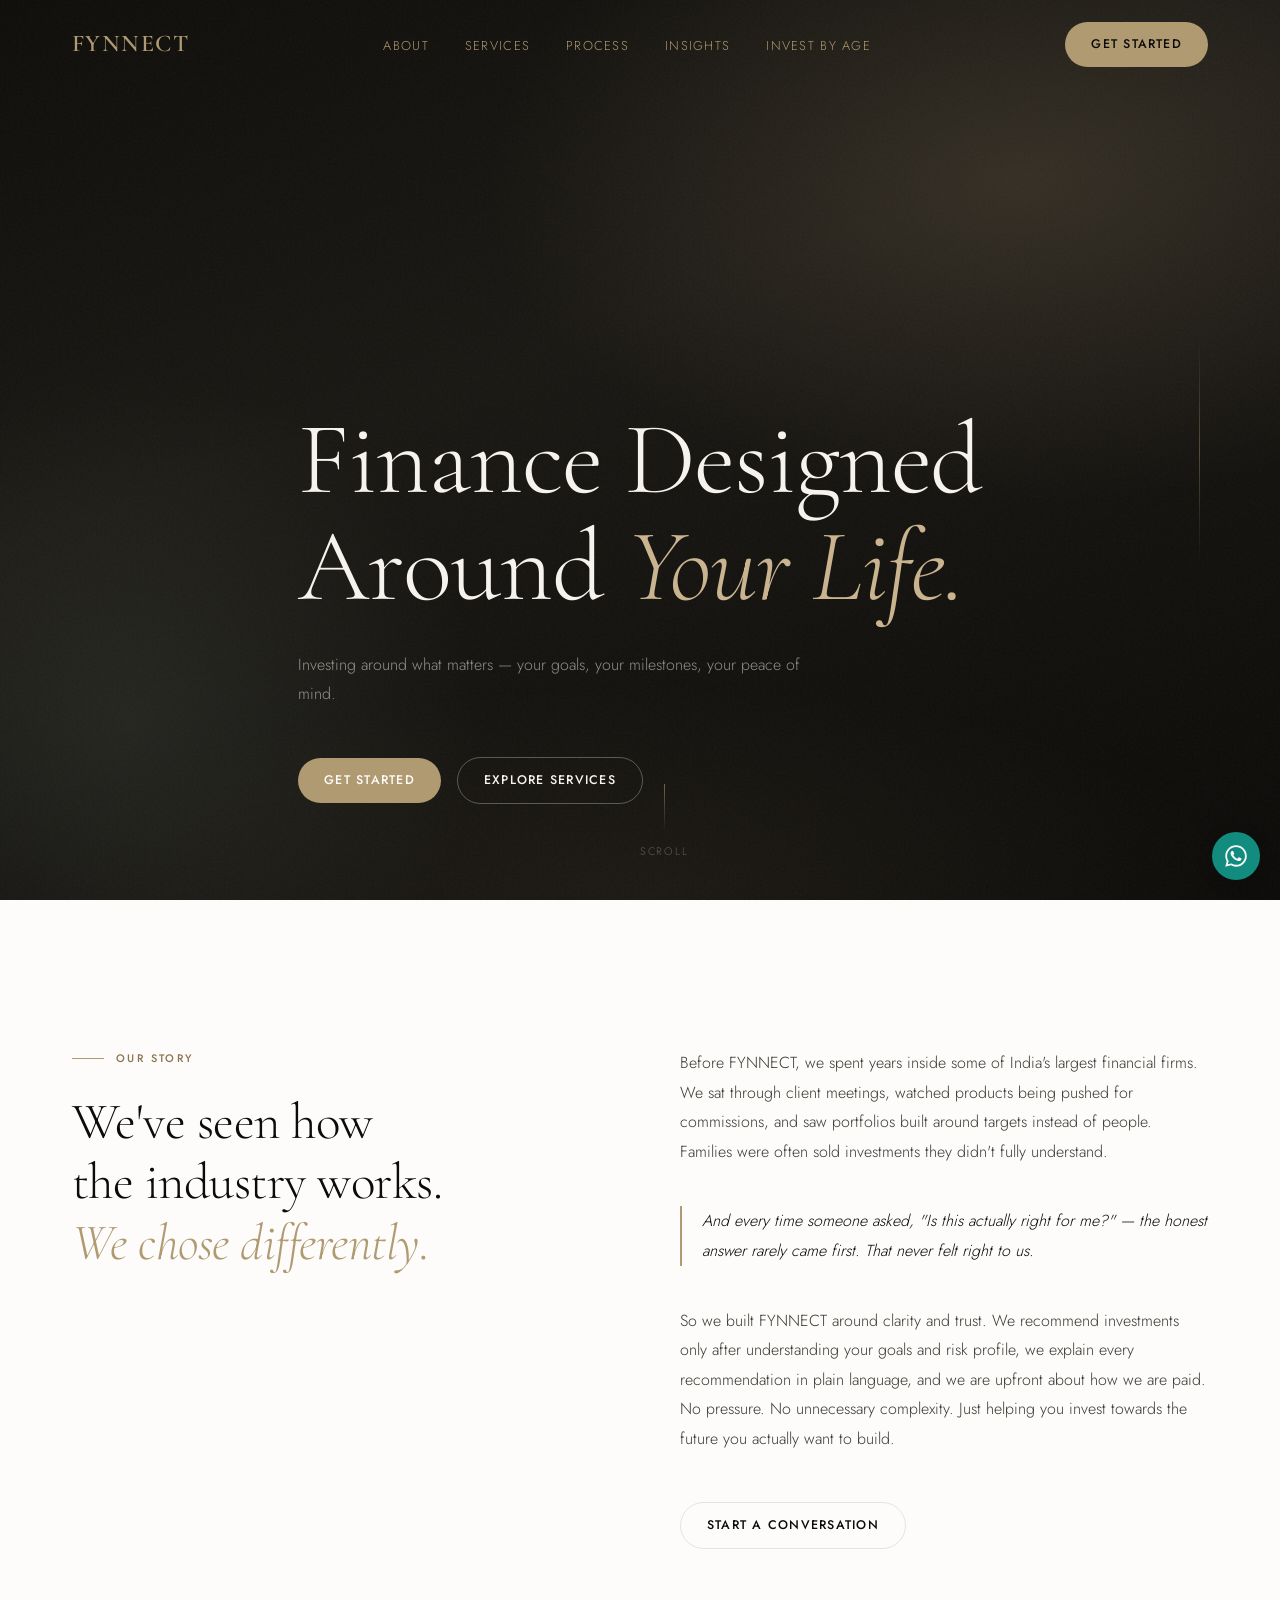
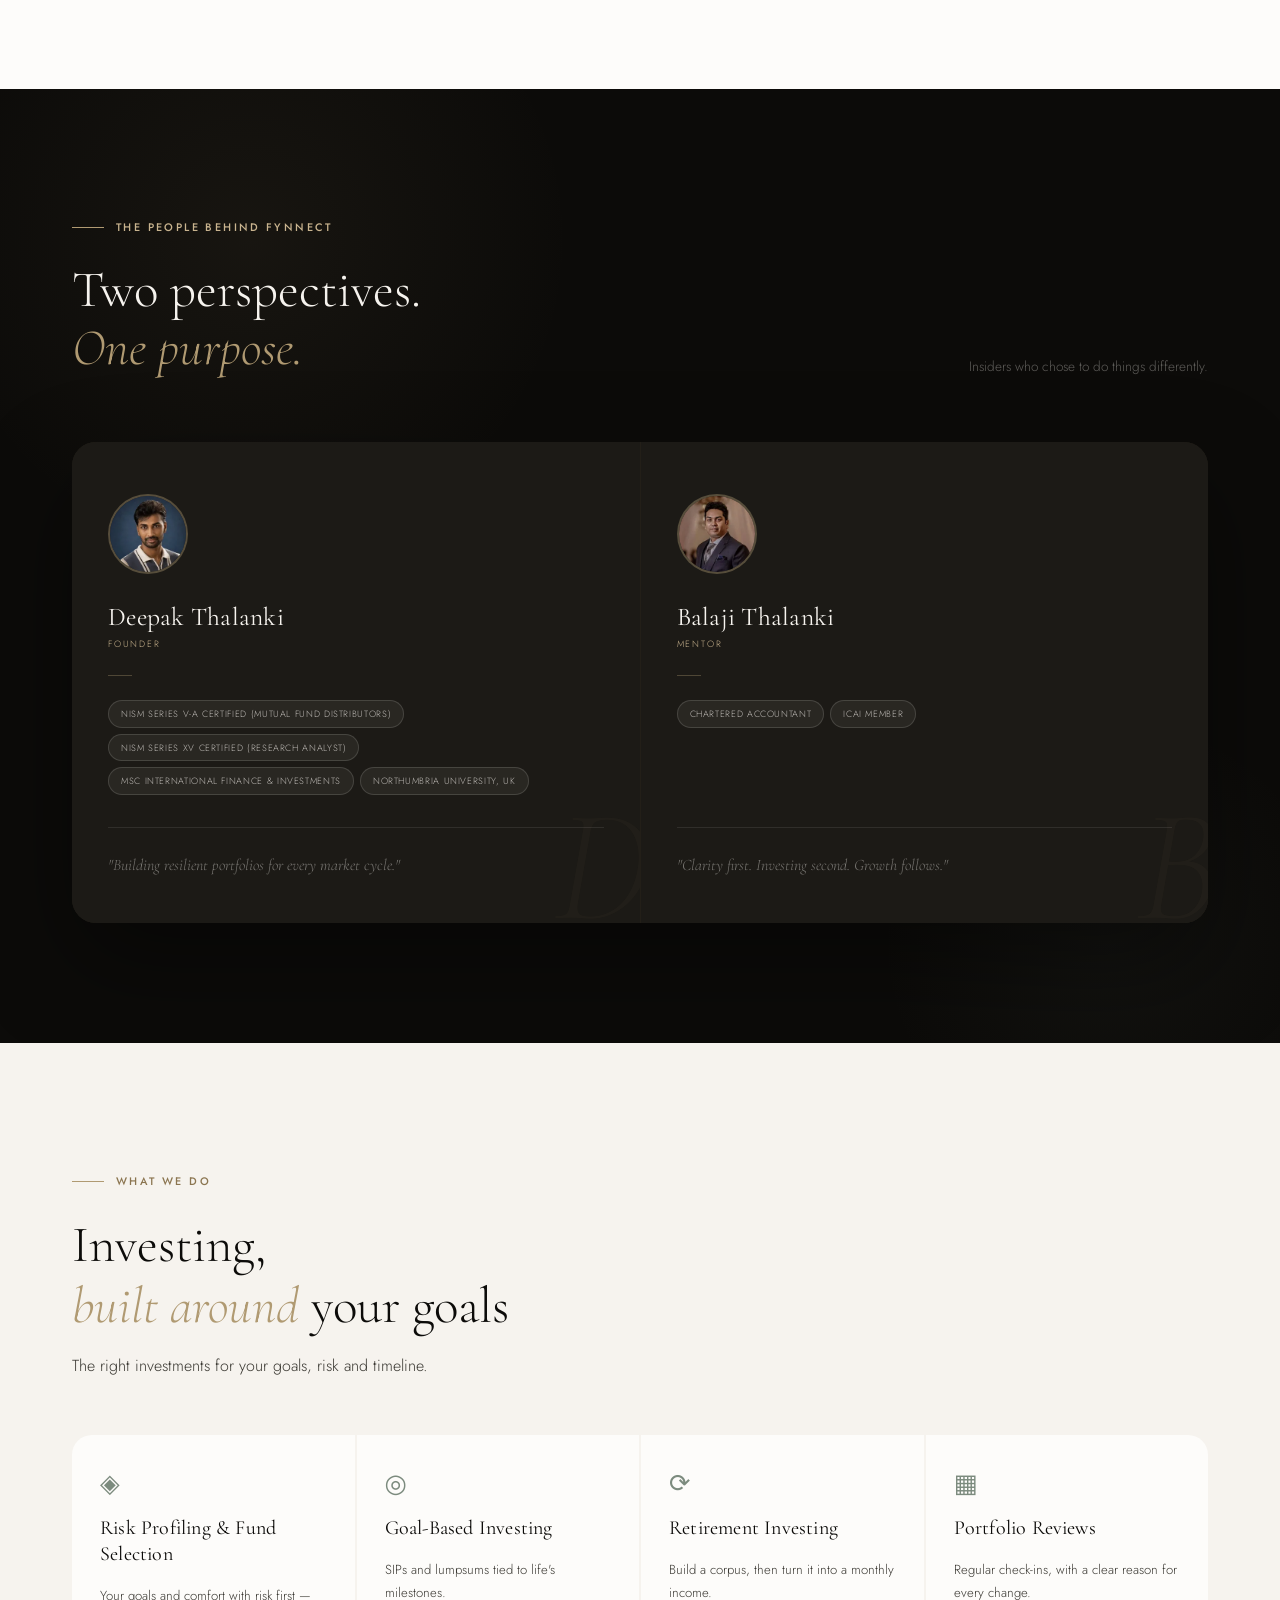
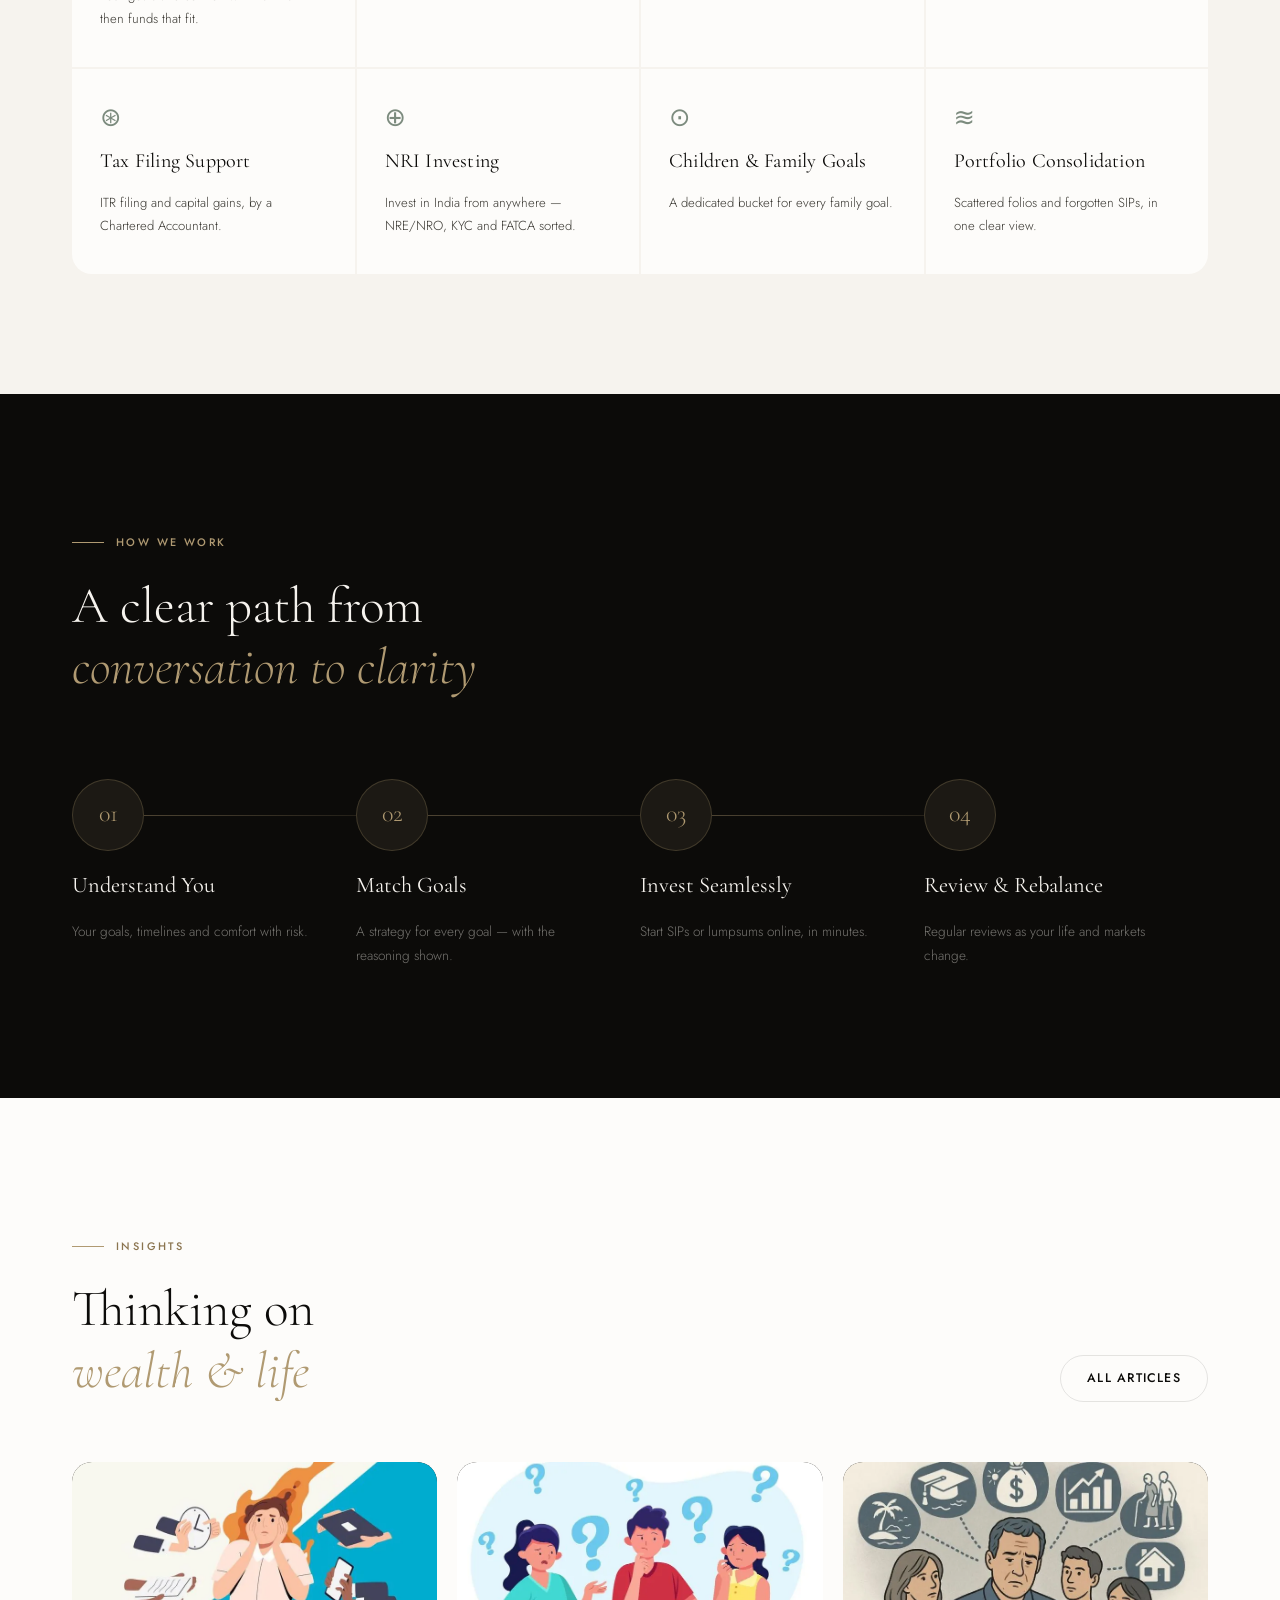
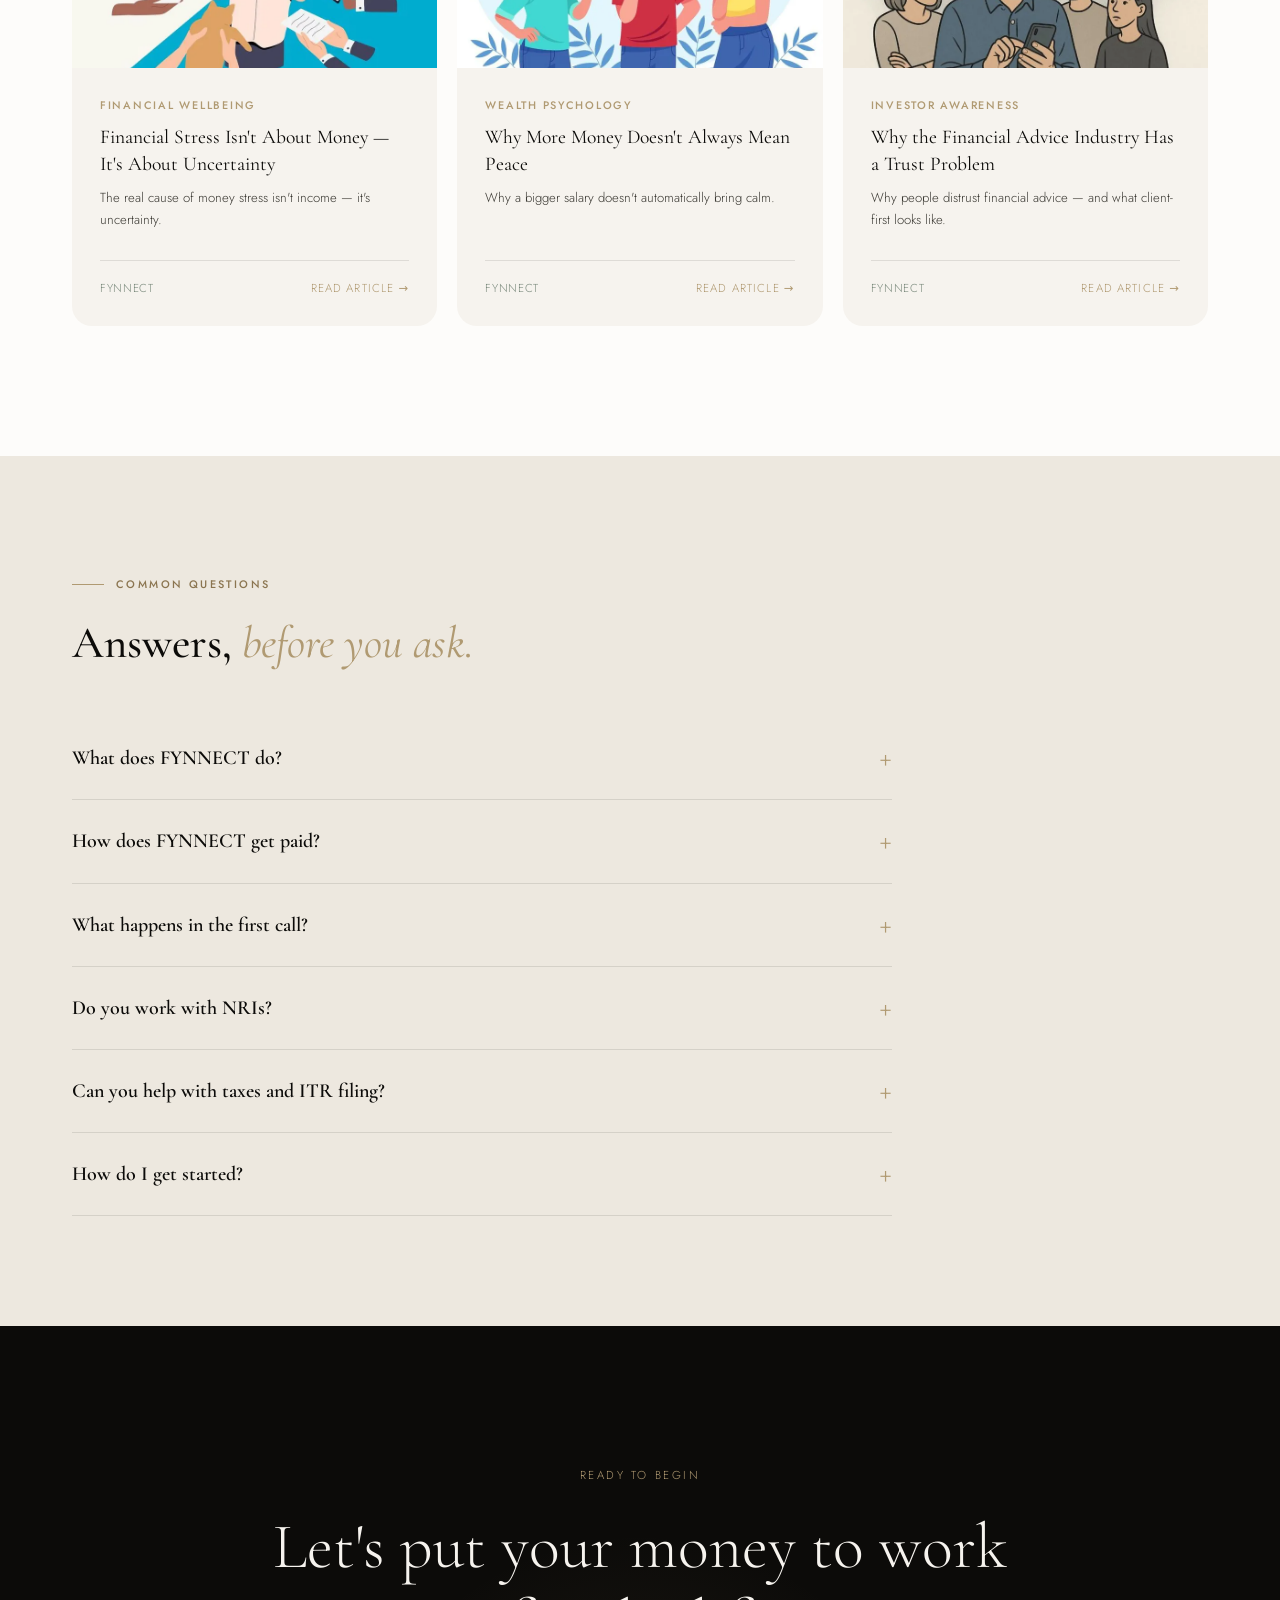
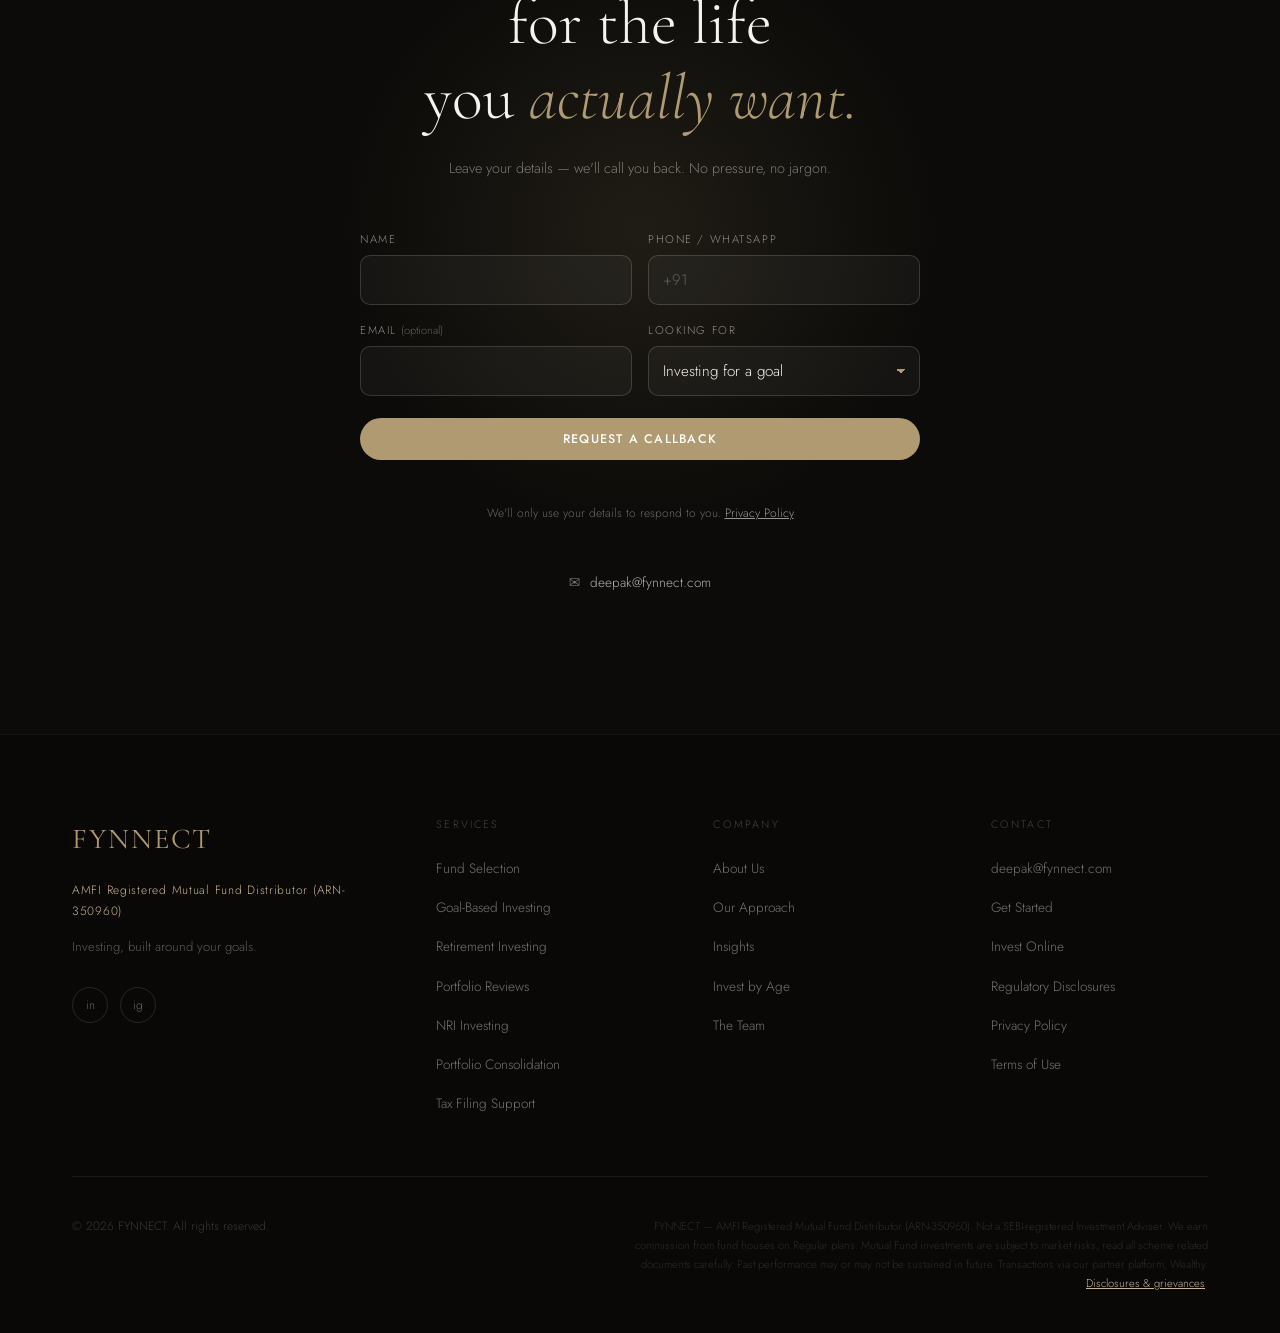
==== commit 96e8a0d7: "Switch enquiry form to Web3Forms with WhatsApp fallback; tidy CTA - FormSubmit is unreachable from t" ====
--- a/index.html
+++ b/index.html
@@ -3,7 +3,7 @@
 <head>
 <meta charset="UTF-8" />
 <meta name="viewport" content="width=device-width, initial-scale=1.0"/>
-<meta http-equiv="Content-Security-Policy" content="default-src 'self'; style-src 'self' 'unsafe-inline'; font-src 'self'; script-src 'self' 'unsafe-inline' https://www.googletagmanager.com; img-src 'self' data: https://*.google-analytics.com https://*.googletagmanager.com; connect-src 'self' https://formsubmit.co https://*.google-analytics.com https://*.analytics.google.com https://*.googletagmanager.com; object-src 'none'; base-uri 'self'; form-action 'self' https://formsubmit.co"/>
+<meta http-equiv="Content-Security-Policy" content="default-src 'self'; style-src 'self' 'unsafe-inline'; font-src 'self'; script-src 'self' 'unsafe-inline' https://*.googletagmanager.com; img-src 'self' data: https://*.google-analytics.com https://*.googletagmanager.com https://*.g.doubleclick.net https://*.google.com https://*.google.co.in; connect-src 'self' https://api.web3forms.com https://*.google-analytics.com https://*.analytics.google.com https://*.googletagmanager.com https://*.g.doubleclick.net https://*.google.com https://*.google.co.in; object-src 'none'; base-uri 'self'; form-action 'self' https://api.web3forms.com"/>
 <meta name="referrer" content="strict-origin-when-cross-origin"/>
 <title>FYNNECT | Goal-Based Investing for Resident Indians &amp; NRIs</title>
 <meta name="description" content="FYNNECT helps resident Indians and NRIs invest for their goals — risk profiling, fund selection, SIPs, retirement and children's goals, portfolio reviews and tax filing support. AMFI Registered Mutual Fund Distributor (ARN-350960)."/>
@@ -214,6 +214,7 @@
 .enquiry__submit:disabled { opacity: 0.6; cursor: wait; transform: none; }
 .enquiry__note { font-size: 0.75rem; color: rgba(246,243,238,0.4); text-align: center; margin-top: 14px; }
 .enquiry__note a { color: rgba(246,243,238,0.6); }
+.enquiry__status a { color: var(--gold-light); }
 .enquiry__status { min-height: 1.4em; font-size: 0.85rem; color: #E0B3A2; text-align: center; margin-top: 10px; }
 .enquiry__done { max-width: 560px; margin: 0 auto; padding: 28px; border: 1px solid rgba(176,154,114,0.35); border-radius: 14px; color: var(--cream); }
 .enquiry__done strong { display: block; font-family: var(--font-serif); font-size: 1.6rem; font-weight: 400; color: var(--gold-light); margin-bottom: 6px; }
@@ -1985,12 +1986,9 @@
     <p class="cta-section__sub reveal reveal-delay-2">
       Leave your details — we'll call you back. No pressure, no jargon.
     </p>
-    <form class="enquiry reveal reveal-delay-3" id="enquiryForm" action="https://formsubmit.co/deepak@fynnect.com" method="POST" novalidate>
-      <input type="hidden" name="_subject" value="New enquiry from fynnect.com"/>
-      <input type="hidden" name="_template" value="table"/>
-      <input type="hidden" name="_captcha" value="false"/>
-      <input type="hidden" name="_next" value="https://fynnect.com/#consult"/>
-      <div class="enquiry__honey" aria-hidden="true"><label>Leave blank <input type="text" name="_honey" tabindex="-1" autocomplete="off"/></label></div>
+    <form class="enquiry reveal reveal-delay-3" id="enquiryForm" action="https://api.web3forms.com/submit" method="POST" novalidate>
+      <input type="hidden" name="subject" value="New enquiry from fynnect.com"/>
+      <div class="enquiry__honey" aria-hidden="true"><label>Leave blank <input type="checkbox" name="botcheck" tabindex="-1"/></label></div>
       <div class="enquiry__grid">
         <div class="enquiry__field">
           <label for="enqName">Name</label>
@@ -2030,10 +2028,6 @@
         <span>✉</span>
         <a href="mailto:deepak@fynnect.com">deepak@fynnect.com</a>
       </div>
-      <div class="cta-section__contact-item">
-        <span>↗</span>
-        <a href="https://www.wealthy.in/partners/fynnect" target="_blank" rel="noopener">Existing client? Invest online</a>
-      </div>
     </div>
   </div>
 </section>
@@ -2205,17 +2199,28 @@
   }, { passive: true });
 }
 
-/* ─── Enquiry form (sent via FormSubmit; plain POST works without JS) ─── */
+/* ─── Enquiry form: emailed via Web3Forms; WhatsApp fallback so no enquiry is lost ─── */
+const WEB3FORMS_KEY = '';   /* paste the Web3Forms access key here */
 const enquiry = document.getElementById('enquiryForm');
 if (enquiry) {
   const statusEl = document.getElementById('enquiryStatus');
   const doneEl = document.getElementById('enquiryDone');
   const btn = enquiry.querySelector('.enquiry__submit');
   const label = btn.textContent;
+  const waLink = d => 'https://wa.me/919663156749?text=' + encodeURIComponent(
+    "Hi FYNNECT, I'd like a callback.\nName: " + d.name + '\nPhone: ' + d.phone +
+    (d.email ? '\nEmail: ' + d.email : '') + '\nLooking for: ' + d.goal);
+  const finish = (title, text, method, goal) => {
+    enquiry.hidden = true;
+    doneEl.querySelector('strong').textContent = title;
+    doneEl.querySelector('p').textContent = text;
+    doneEl.hidden = false;
+    document.dispatchEvent(new CustomEvent('fynnect:lead', { detail: { goal, method } }));
+  };
   enquiry.addEventListener('submit', async e => {
     e.preventDefault();
     statusEl.textContent = '';
-    if (enquiry.elements._honey.value) return;
+    if (enquiry.elements.botcheck.checked) return;
     const phone = enquiry.elements.phone;
     const digits = phone.value.replace(/\D/g, '').length;
     phone.setCustomValidity(phone.value && (digits < 8 || digits > 15) ? 'Please enter a valid phone number.' : '');
@@ -2223,22 +2228,33 @@
       enquiry.reportValidity();
       return;
     }
+    const d = { name: enquiry.elements.name.value.trim(), phone: phone.value.trim(),
+                email: enquiry.elements.email.value.trim(), goal: enquiry.elements.goal.value };
+    if (!WEB3FORMS_KEY) {
+      window.open(waLink(d), '_blank', 'noopener');
+      finish('Almost done.', 'WhatsApp has opened with your details — just tap send.', 'whatsapp', d.goal);
+      return;
+    }
     btn.disabled = true;
     btn.textContent = 'Sending…';
-    const data = Object.fromEntries(new FormData(enquiry));
     try {
-      const res = await fetch('https://formsubmit.co/ajax/deepak@fynnect.com', {
+      const res = await fetch('https://api.web3forms.com/submit', {
         method: 'POST',
         headers: { 'Content-Type': 'application/json', 'Accept': 'application/json' },
-        body: JSON.stringify(data)
+        body: JSON.stringify(Object.assign({ access_key: WEB3FORMS_KEY, subject: 'New enquiry from fynnect.com',
+                                             from_name: 'fynnect.com', botcheck: false }, d))
       });
       const out = await res.json().catch(() => ({}));
-      if (!res.ok || String(out.success) !== 'true') throw new Error(out.message || 'Send failed');
-      enquiry.hidden = true;
-      doneEl.hidden = false;
-      document.dispatchEvent(new CustomEvent('fynnect:lead', { detail: { goal: data.goal } }));
+      if (!res.ok || out.success !== true) throw new Error(out.message || 'Send failed');
+      finish('Thank you.', "We've received your details and will be in touch shortly.", 'email', d.goal);
     } catch (err) {
-      statusEl.textContent = "Couldn't send just now — please message us on WhatsApp or email deepak@fynnect.com.";
+      console.warn('Enquiry not sent:', err.message);
+      statusEl.textContent = '';
+      statusEl.append("Couldn't send just now. ");
+      const a = document.createElement('a');
+      a.href = waLink(d); a.target = '_blank'; a.rel = 'noopener';
+      a.textContent = 'Send your details on WhatsApp instead →';
+      statusEl.append(a);
       btn.disabled = false;
       btn.textContent = label;
     }
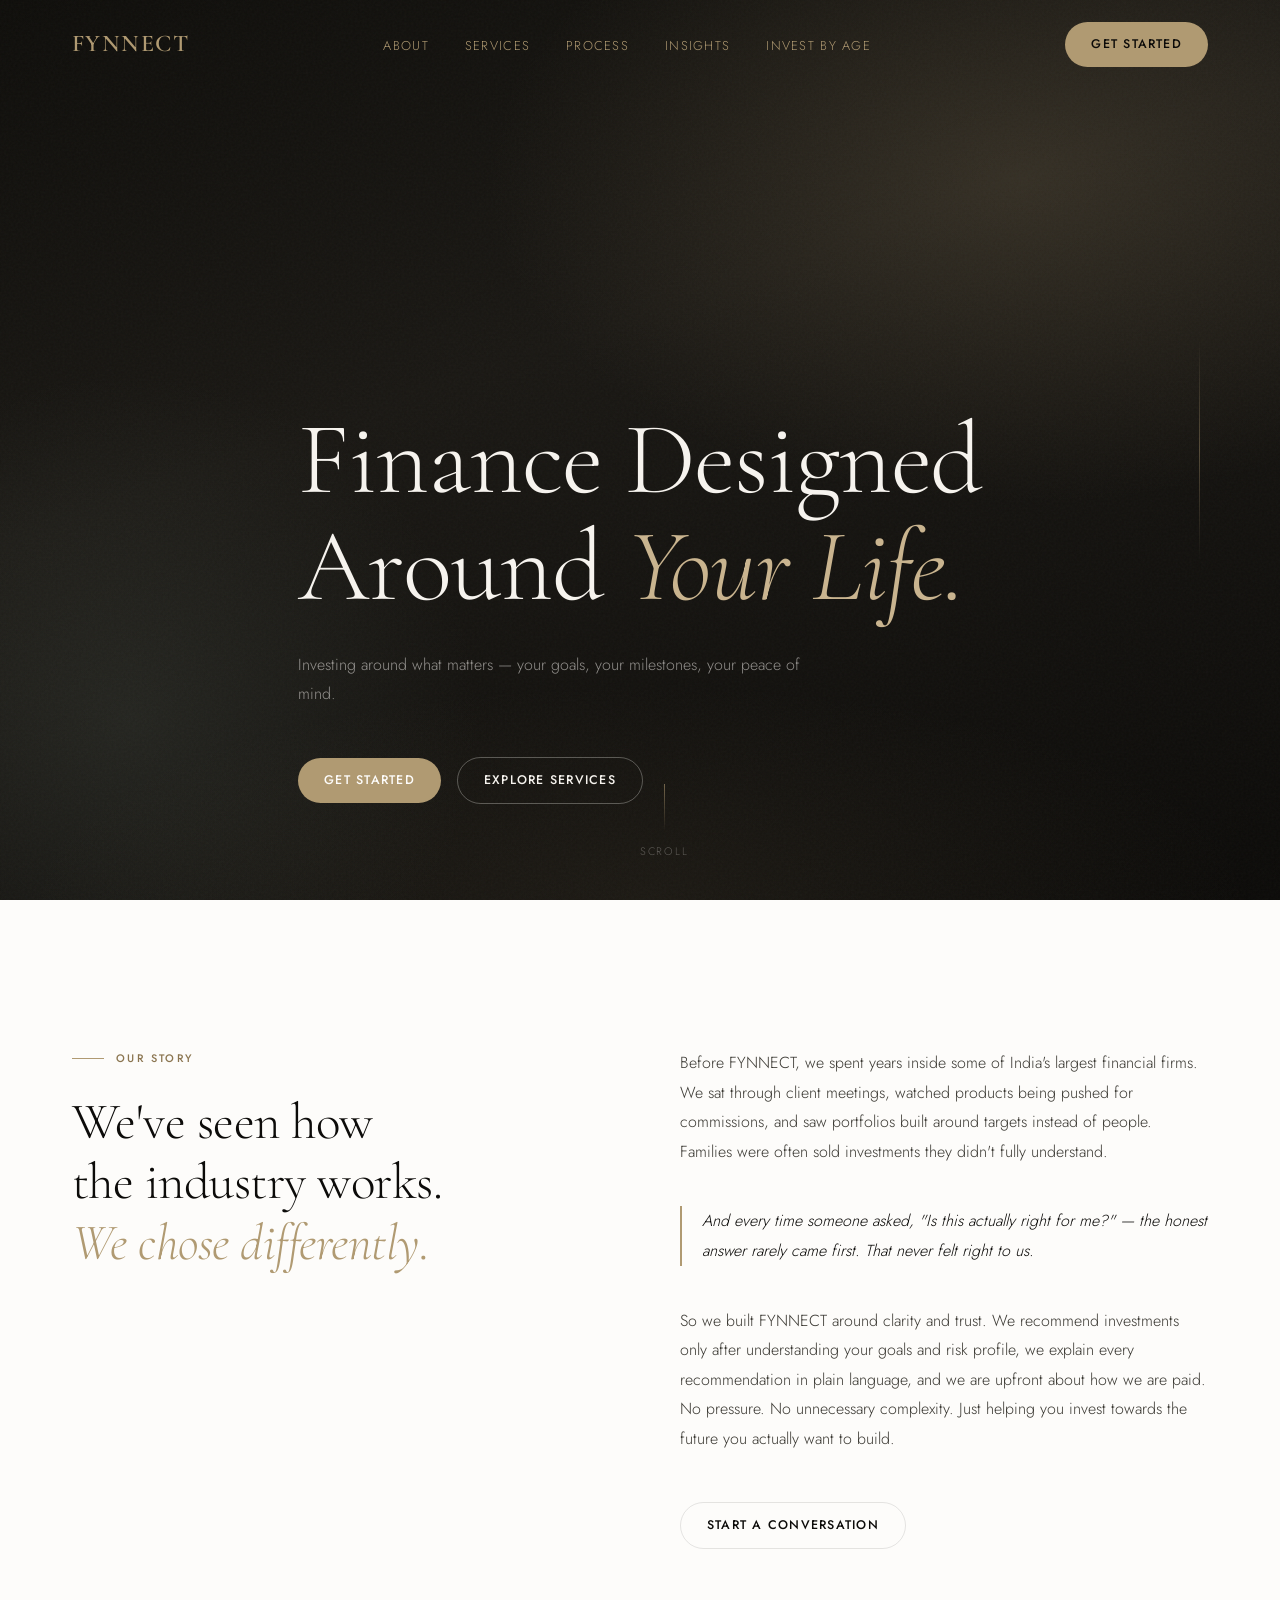
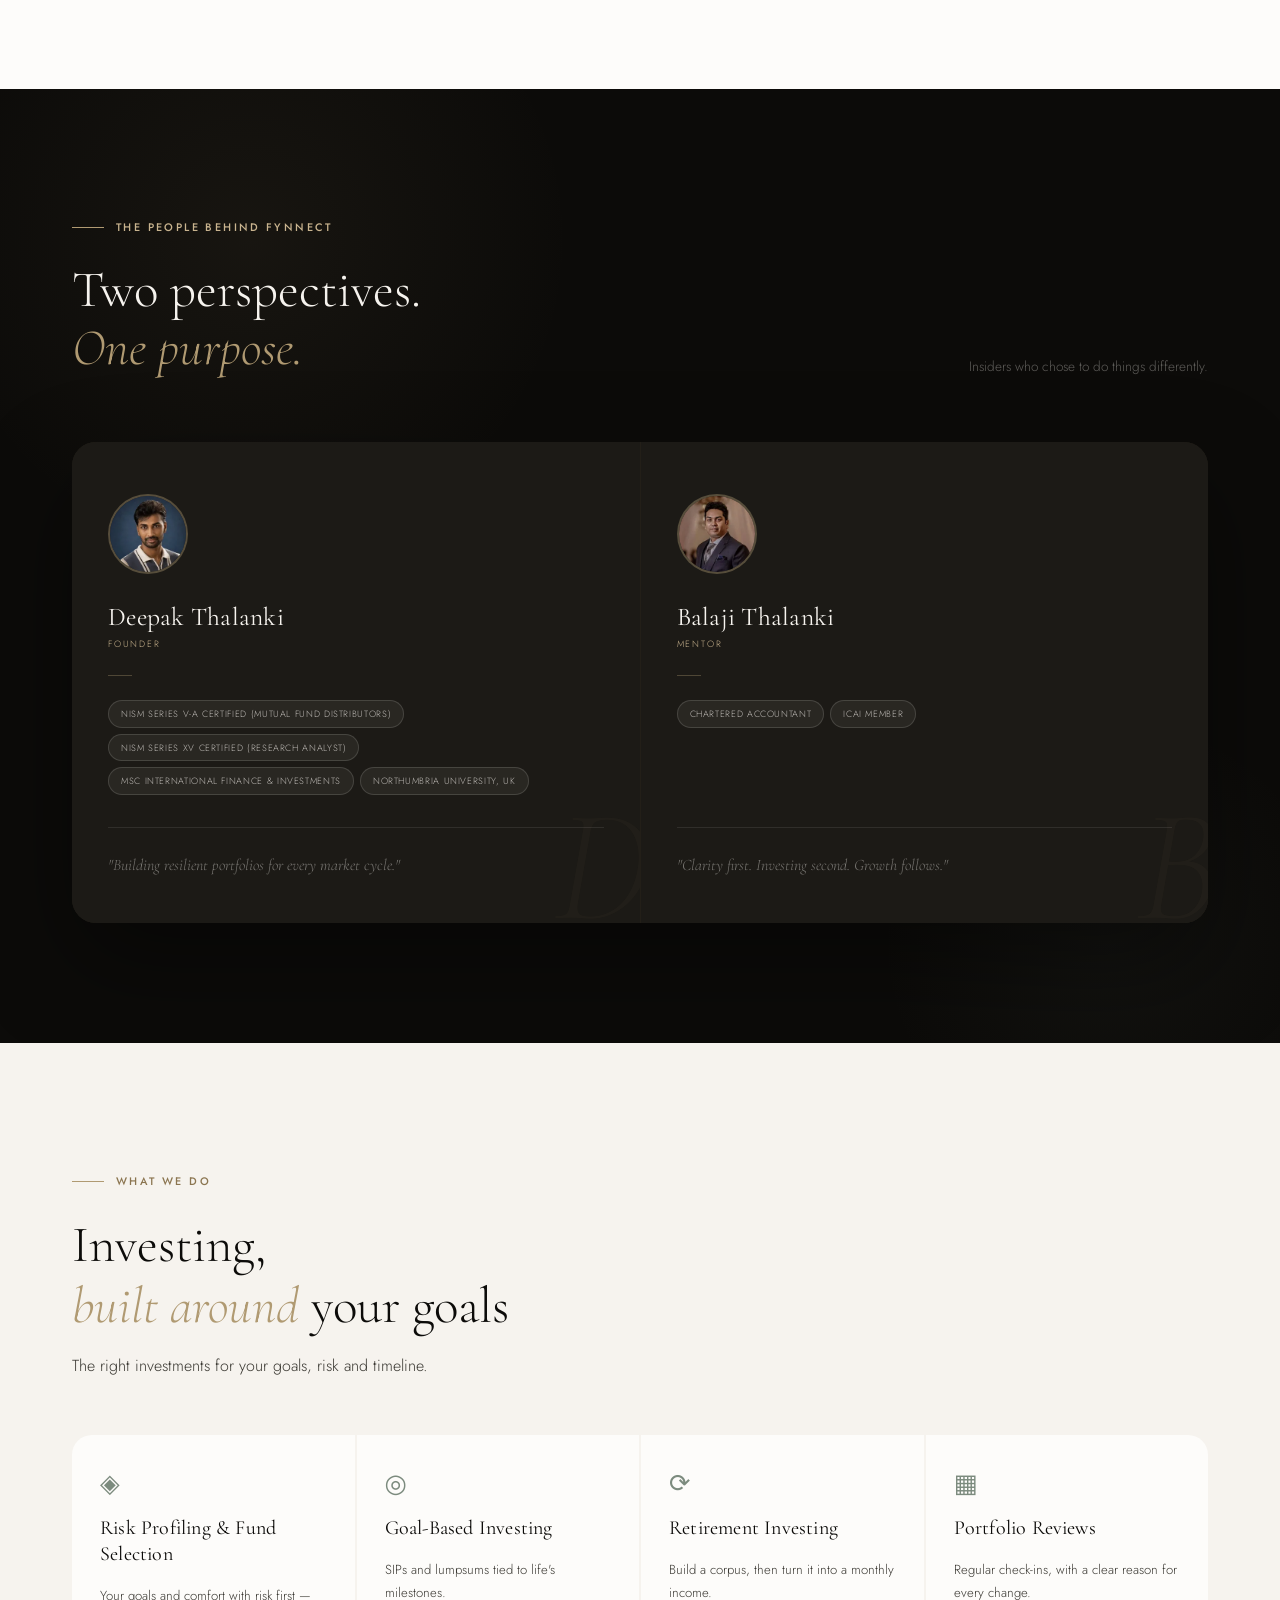
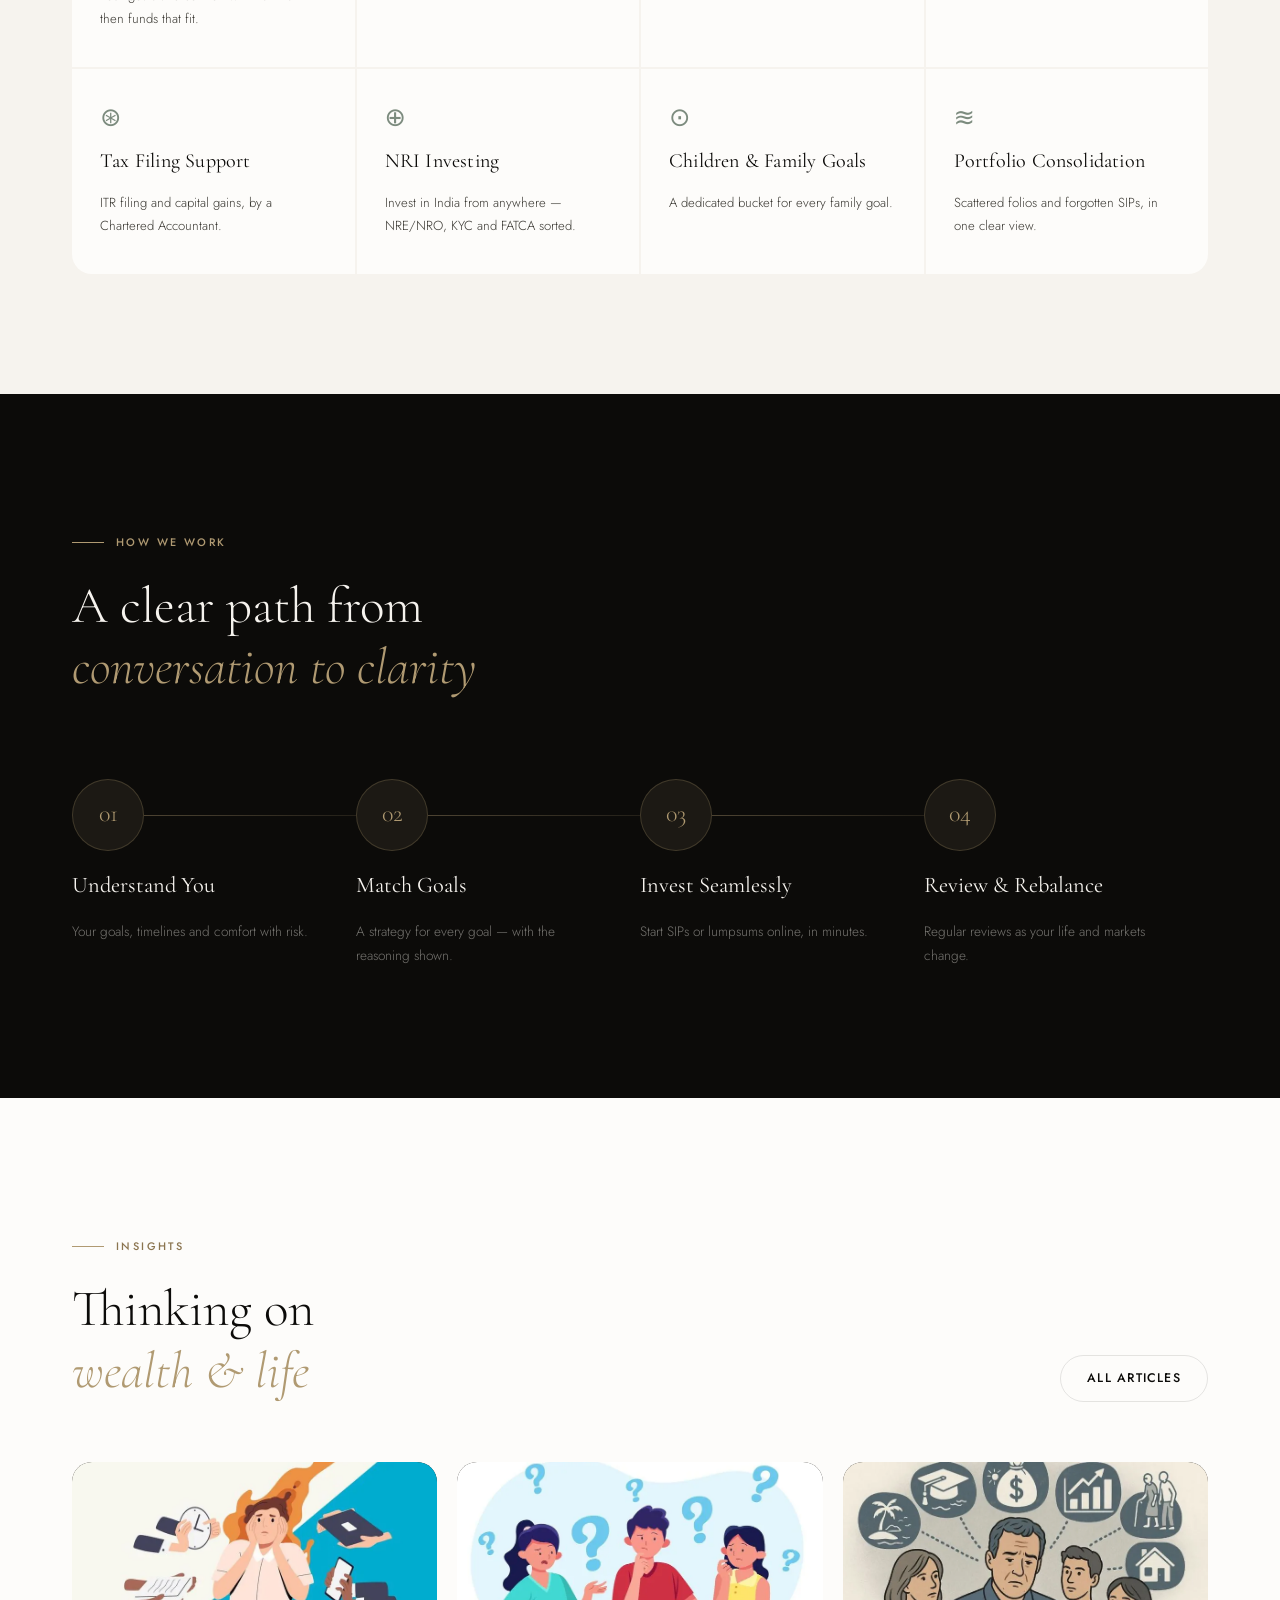
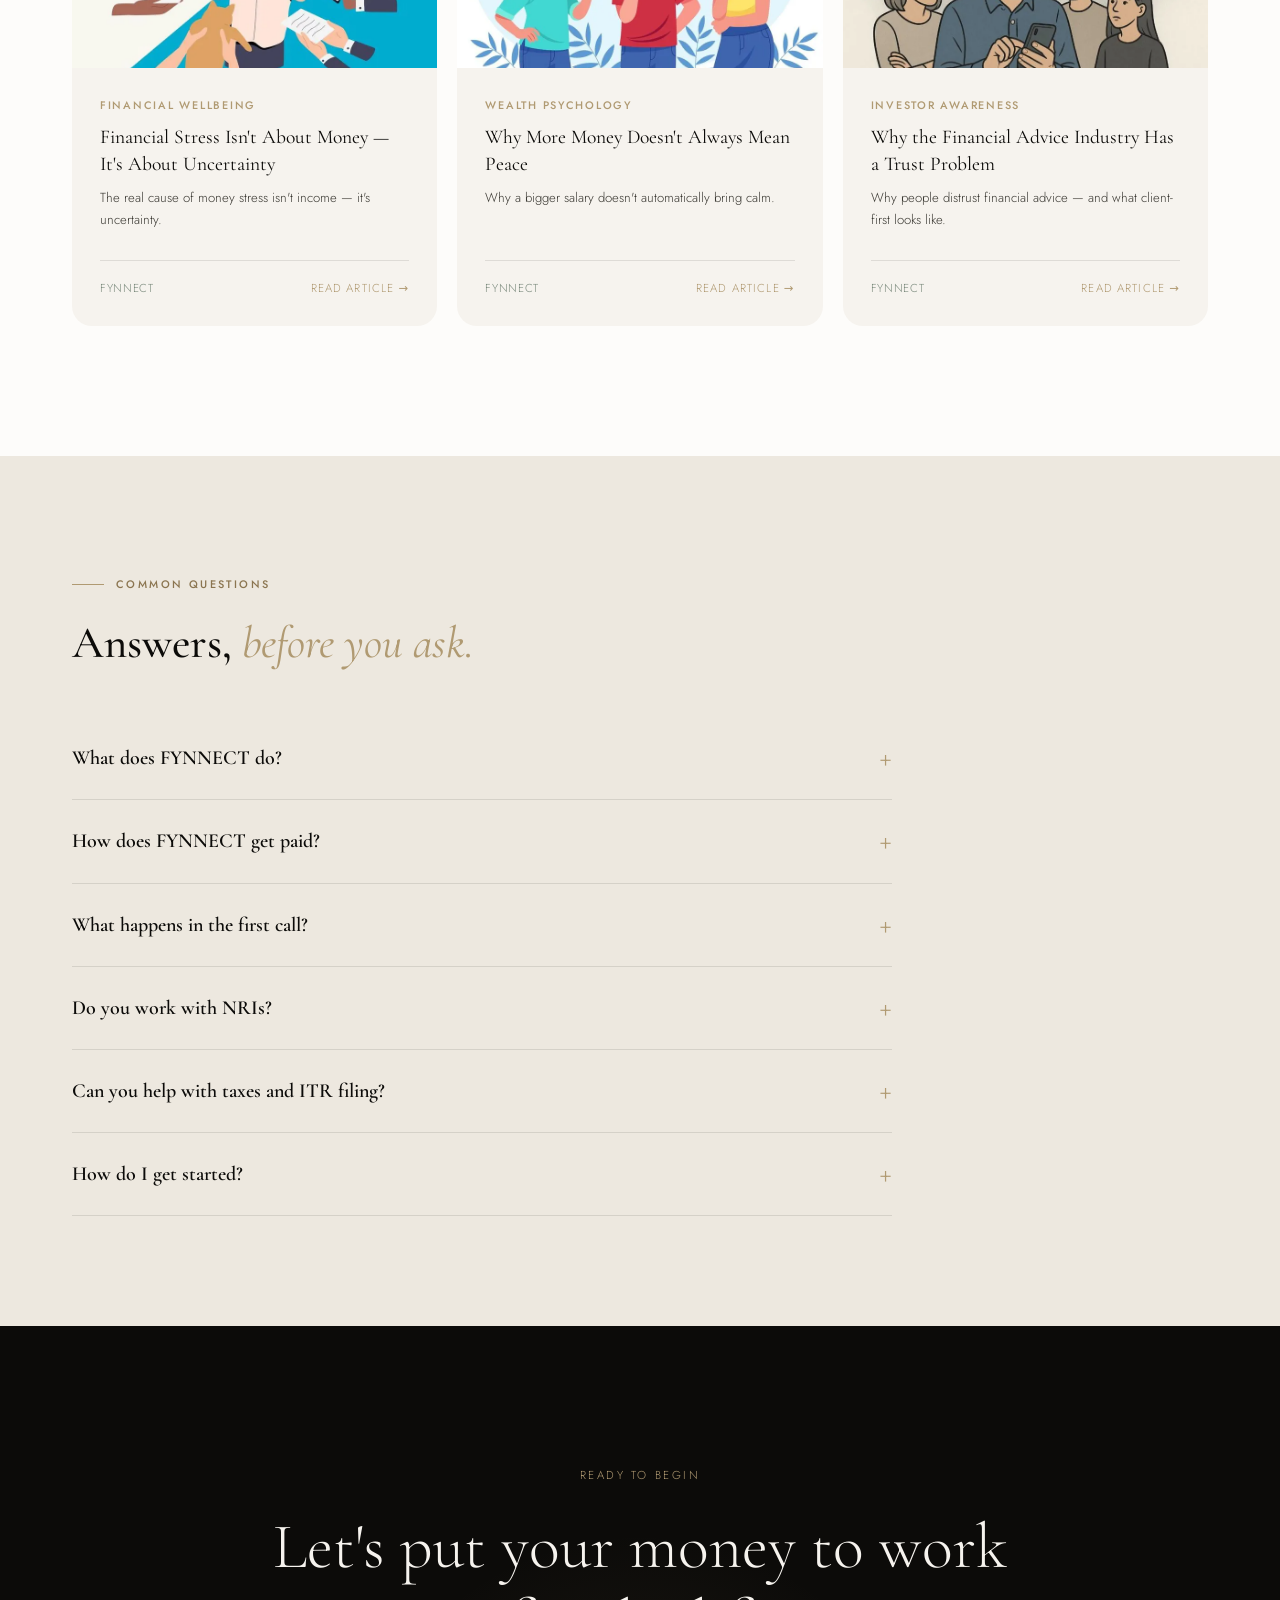
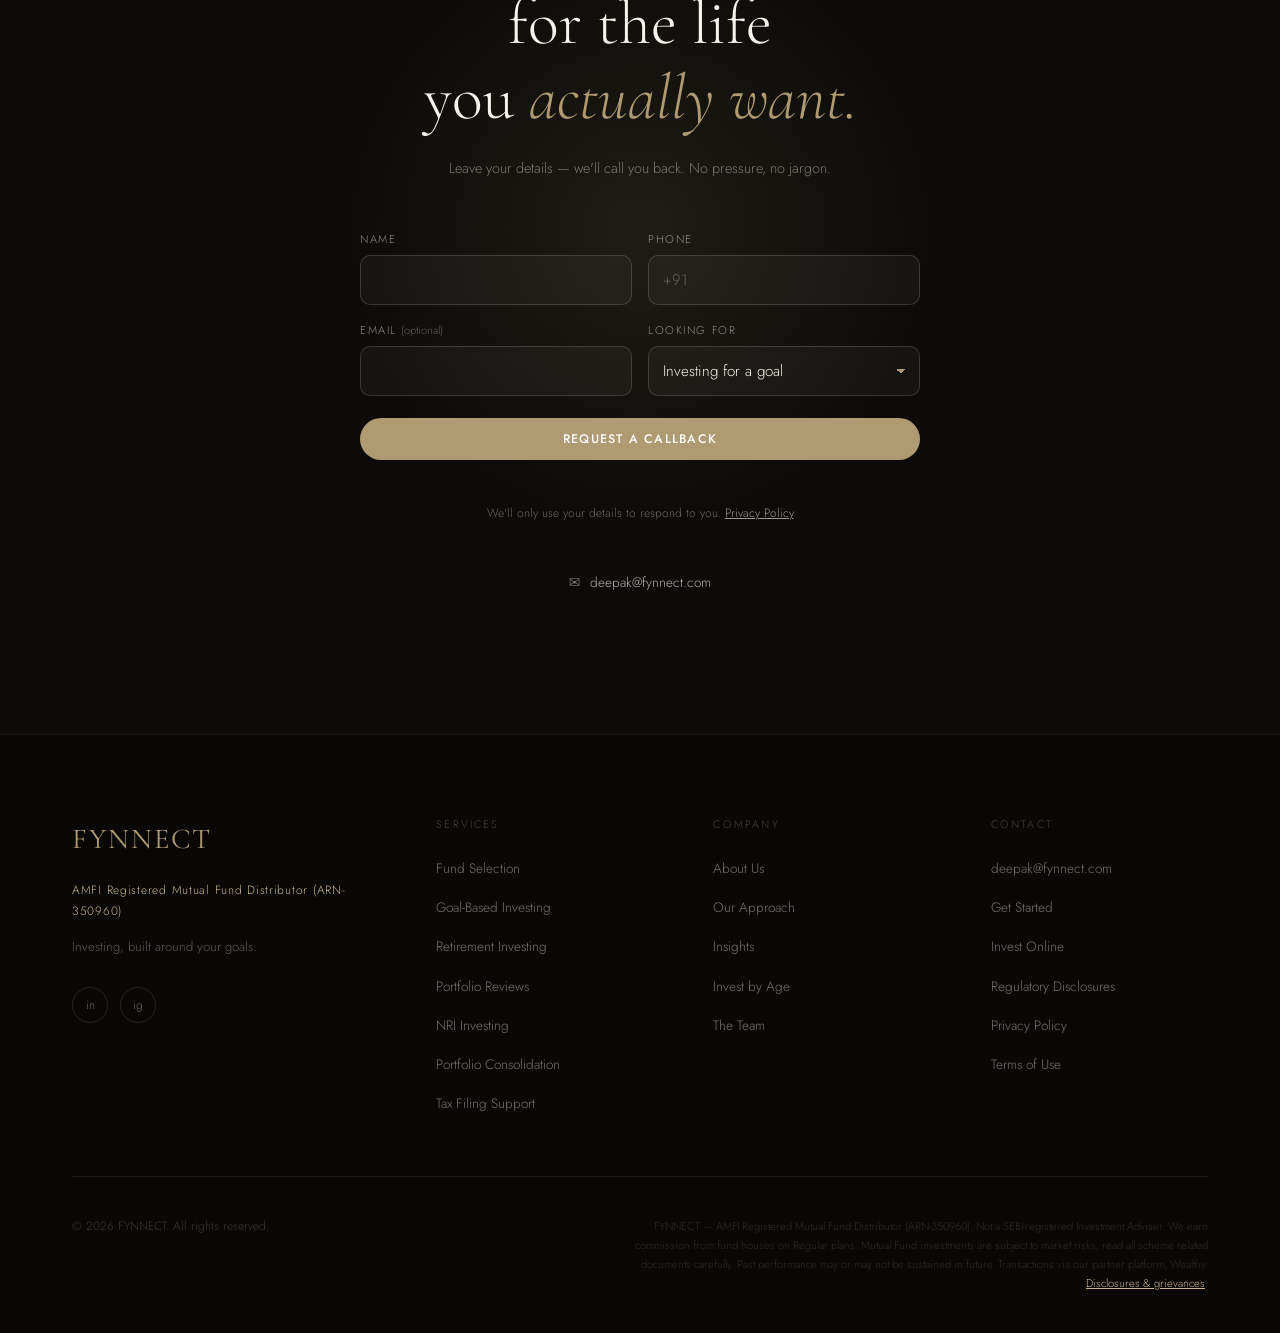
==== commit e10b827b: "Remove WhatsApp button and owner's phone number - Floating WhatsApp button removed from homepage, ar" ====
--- a/index.html
+++ b/index.html
@@ -82,7 +82,7 @@
     {
       "@type": "Question",
       "name": "How do I get started?",
-      "acceptedAnswer": { "@type": "Answer", "text": "Tap Get Started, message us on WhatsApp, or email deepak@fynnect.com." }
+      "acceptedAnswer": { "@type": "Answer", "text": "Tap Get Started or email deepak@fynnect.com." }
     }
   ]
 }
@@ -232,16 +232,6 @@
   outline: 2px solid var(--gold); outline-offset: 3px; border-radius: 2px;
 }
 
-/* ─── WhatsApp float ─── */
-.wa-float {
-  position: fixed; right: 20px; bottom: 20px; z-index: 90;
-  width: 48px; height: 48px; border-radius: 50%;
-  display: flex; align-items: center; justify-content: center;
-  background: #128C7E; box-shadow: 0 4px 14px rgba(12,11,9,0.28);
-  transition: transform var(--dur-base) var(--ease), box-shadow var(--dur-base) var(--ease);
-}
-.wa-float:hover { transform: translateY(-3px) scale(1.06); box-shadow: 0 8px 20px rgba(12,11,9,0.34); }
-.wa-float svg { width: 26px; height: 26px; fill: #FDFCFA; }
 
 /* ─── FAQ ─── */
 .faq { padding: 110px 0; background: var(--warm); }
@@ -1970,7 +1960,7 @@
       </details>
       <details class="faq__item">
         <summary>How do I get started?</summary>
-        <p class="faq__answer">Tap Get Started, message us on WhatsApp, or email <a href="mailto:deepak@fynnect.com" style="color:var(--gold);">deepak@fynnect.com</a>.</p>
+        <p class="faq__answer">Tap Get Started or email <a href="mailto:deepak@fynnect.com" style="color:var(--gold);">deepak@fynnect.com</a>.</p>
       </details>
     </div>
   </div>
@@ -1987,6 +1977,7 @@
       Leave your details — we'll call you back. No pressure, no jargon.
     </p>
     <form class="enquiry reveal reveal-delay-3" id="enquiryForm" action="https://api.web3forms.com/submit" method="POST" novalidate>
+      <input type="hidden" name="access_key" value="493e67c5-076d-41dd-af89-b4e512d07073"/>
       <input type="hidden" name="subject" value="New enquiry from fynnect.com"/>
       <div class="enquiry__honey" aria-hidden="true"><label>Leave blank <input type="checkbox" name="botcheck" tabindex="-1"/></label></div>
       <div class="enquiry__grid">
@@ -1995,7 +1986,7 @@
           <input id="enqName" name="name" type="text" autocomplete="name" required maxlength="80"/>
         </div>
         <div class="enquiry__field">
-          <label for="enqPhone">Phone / WhatsApp</label>
+          <label for="enqPhone">Phone</label>
           <input id="enqPhone" name="phone" type="tel" autocomplete="tel" inputmode="tel" required pattern="[0-9+\s\-\(\)]{8,20}" placeholder="+91"/>
         </div>
         <div class="enquiry__field">
@@ -2094,10 +2085,6 @@
   </div>
 </footer>
 
-<!-- WhatsApp float -->
-<a href="https://wa.me/919663156749?text=Hi%20FYNNECT%2C%20I%27d%20like%20to%20know%20more%20about%20your%20services." target="_blank" rel="noopener" class="wa-float" aria-label="Chat with FYNNECT on WhatsApp">
-  <svg viewBox="0 0 24 24" xmlns="http://www.w3.org/2000/svg" aria-hidden="true"><path d="M12.04 2c-5.46 0-9.91 4.45-9.91 9.91 0 1.75.46 3.45 1.32 4.95L2.05 22l5.25-1.38c1.45.79 3.08 1.21 4.74 1.21 5.46 0 9.91-4.45 9.91-9.91S17.5 2 12.04 2zm0 18.15c-1.48 0-2.93-.4-4.2-1.15l-.3-.18-3.12.82.83-3.04-.2-.31c-.82-1.31-1.26-2.83-1.26-4.38 0-4.54 3.7-8.24 8.25-8.24 4.54 0 8.24 3.7 8.24 8.24s-3.7 8.24-8.24 8.24zm4.52-6.16c-.25-.12-1.47-.72-1.69-.81-.23-.08-.39-.12-.56.13-.17.25-.64.81-.78.97-.14.17-.29.19-.54.06-.25-.12-1.05-.39-1.99-1.23-.74-.66-1.23-1.47-1.38-1.72-.14-.25-.02-.38.11-.51.11-.11.25-.29.37-.43.12-.14.17-.25.25-.41.08-.17.04-.31-.02-.43-.06-.12-.56-1.34-.76-1.84-.2-.48-.41-.42-.56-.43h-.48c-.17 0-.43.06-.66.31-.22.25-.86.85-.86 2.07 0 1.22.89 2.4 1.01 2.56.12.17 1.75 2.67 4.23 3.74.59.26 1.05.41 1.41.52.59.19 1.13.16 1.56.1.48-.07 1.47-.6 1.67-1.18.21-.58.21-1.07.15-1.18-.06-.1-.23-.16-.48-.29z"/></svg>
-</a>
 
 <script src="/assets/analytics.js" defer></script>
 <script>
@@ -2199,24 +2186,17 @@
   }, { passive: true });
 }
 
-/* ─── Enquiry form: emailed via Web3Forms; WhatsApp fallback so no enquiry is lost ─── */
-const WEB3FORMS_KEY = '';   /* paste the Web3Forms access key here */
+/* ─── Enquiry form: emailed via Web3Forms; email fallback if sending fails ─── */
+const WEB3FORMS_KEY = '493e67c5-076d-41dd-af89-b4e512d07073';
 const enquiry = document.getElementById('enquiryForm');
 if (enquiry) {
   const statusEl = document.getElementById('enquiryStatus');
   const doneEl = document.getElementById('enquiryDone');
   const btn = enquiry.querySelector('.enquiry__submit');
   const label = btn.textContent;
-  const waLink = d => 'https://wa.me/919663156749?text=' + encodeURIComponent(
-    "Hi FYNNECT, I'd like a callback.\nName: " + d.name + '\nPhone: ' + d.phone +
+  const mailLink = d => 'mailto:deepak@fynnect.com?subject=' + encodeURIComponent('Enquiry from fynnect.com') +
+    '&body=' + encodeURIComponent("Hi FYNNECT, I'd like a callback.\n\nName: " + d.name + '\nPhone: ' + d.phone +
     (d.email ? '\nEmail: ' + d.email : '') + '\nLooking for: ' + d.goal);
-  const finish = (title, text, method, goal) => {
-    enquiry.hidden = true;
-    doneEl.querySelector('strong').textContent = title;
-    doneEl.querySelector('p').textContent = text;
-    doneEl.hidden = false;
-    document.dispatchEvent(new CustomEvent('fynnect:lead', { detail: { goal, method } }));
-  };
   enquiry.addEventListener('submit', async e => {
     e.preventDefault();
     statusEl.textContent = '';
@@ -2230,11 +2210,6 @@
     }
     const d = { name: enquiry.elements.name.value.trim(), phone: phone.value.trim(),
                 email: enquiry.elements.email.value.trim(), goal: enquiry.elements.goal.value };
-    if (!WEB3FORMS_KEY) {
-      window.open(waLink(d), '_blank', 'noopener');
-      finish('Almost done.', 'WhatsApp has opened with your details — just tap send.', 'whatsapp', d.goal);
-      return;
-    }
     btn.disabled = true;
     btn.textContent = 'Sending…';
     try {
@@ -2246,14 +2221,16 @@
       });
       const out = await res.json().catch(() => ({}));
       if (!res.ok || out.success !== true) throw new Error(out.message || 'Send failed');
-      finish('Thank you.', "We've received your details and will be in touch shortly.", 'email', d.goal);
+      enquiry.hidden = true;
+      doneEl.hidden = false;
+      document.dispatchEvent(new CustomEvent('fynnect:lead', { detail: { goal: d.goal, method: 'form' } }));
     } catch (err) {
       console.warn('Enquiry not sent:', err.message);
       statusEl.textContent = '';
       statusEl.append("Couldn't send just now. ");
       const a = document.createElement('a');
-      a.href = waLink(d); a.target = '_blank'; a.rel = 'noopener';
-      a.textContent = 'Send your details on WhatsApp instead →';
+      a.href = mailLink(d);
+      a.textContent = 'Email your details instead →';
       statusEl.append(a);
       btn.disabled = false;
       btn.textContent = label;
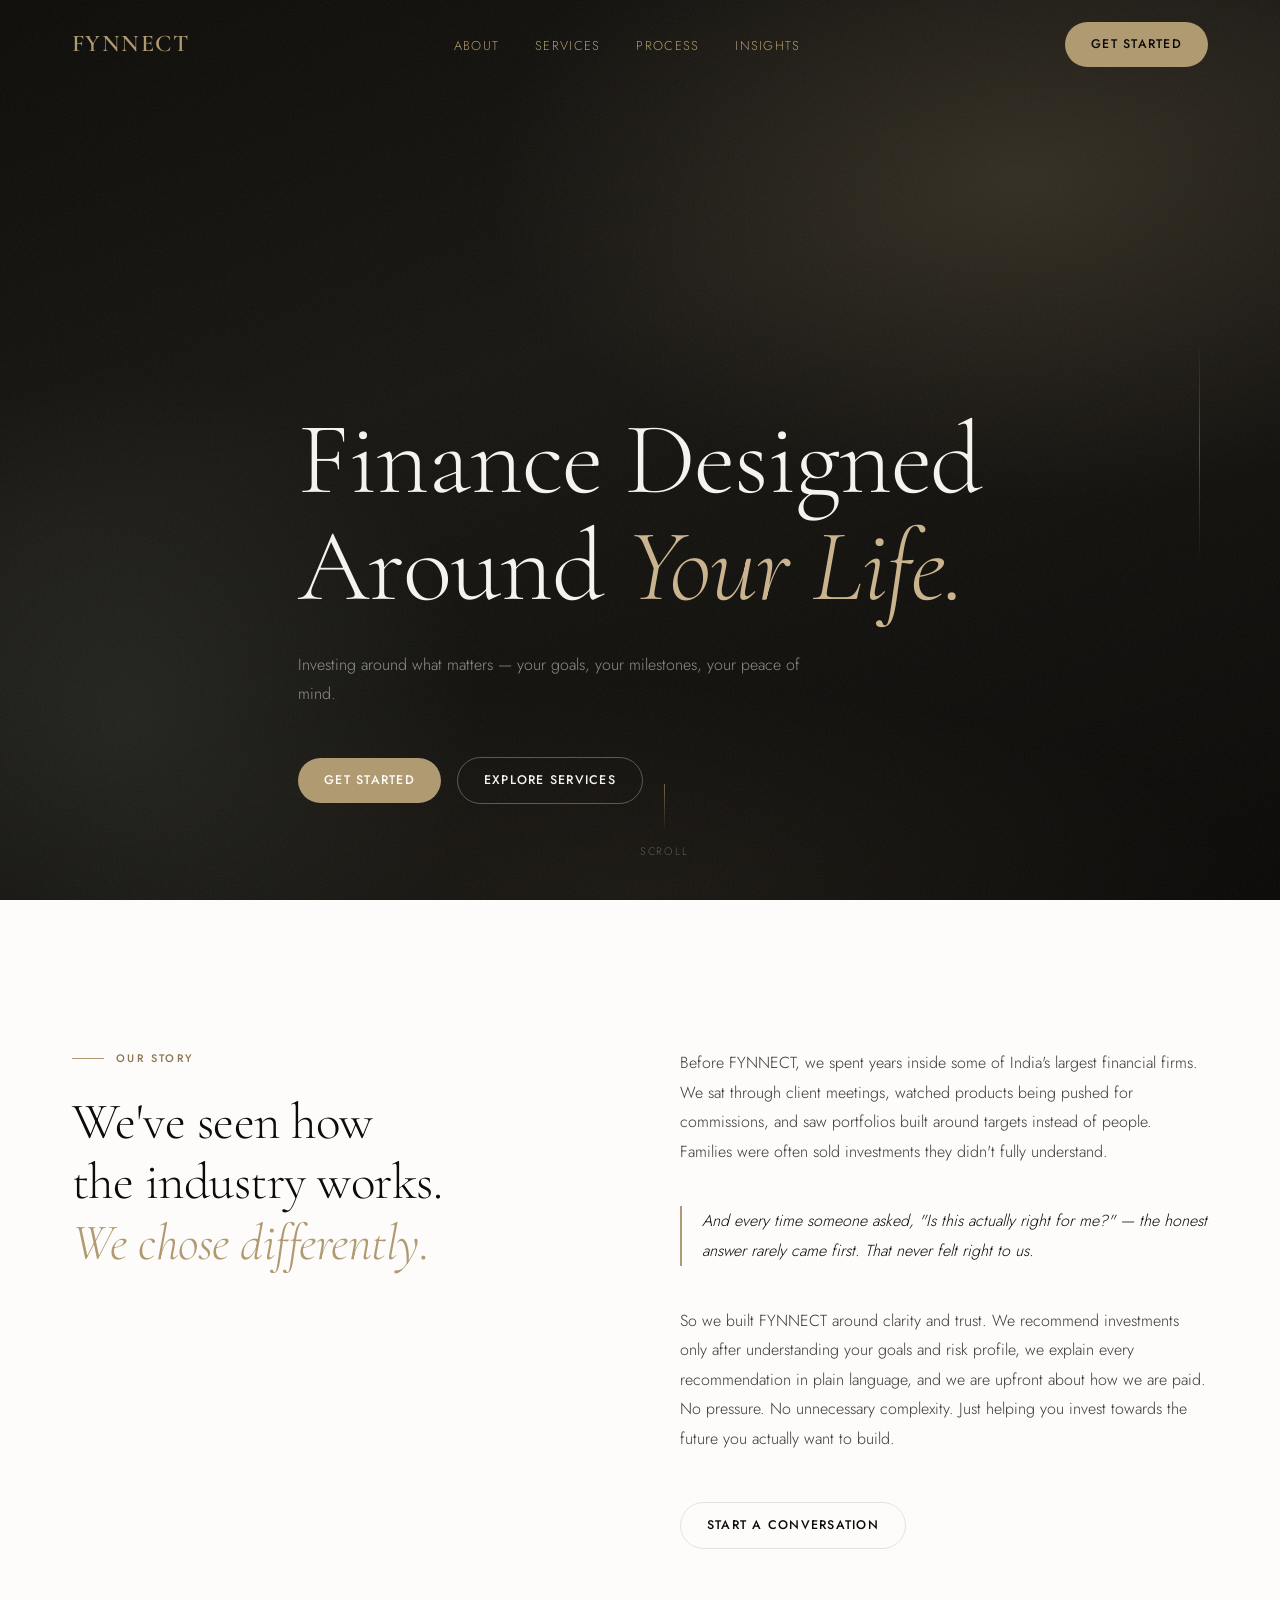
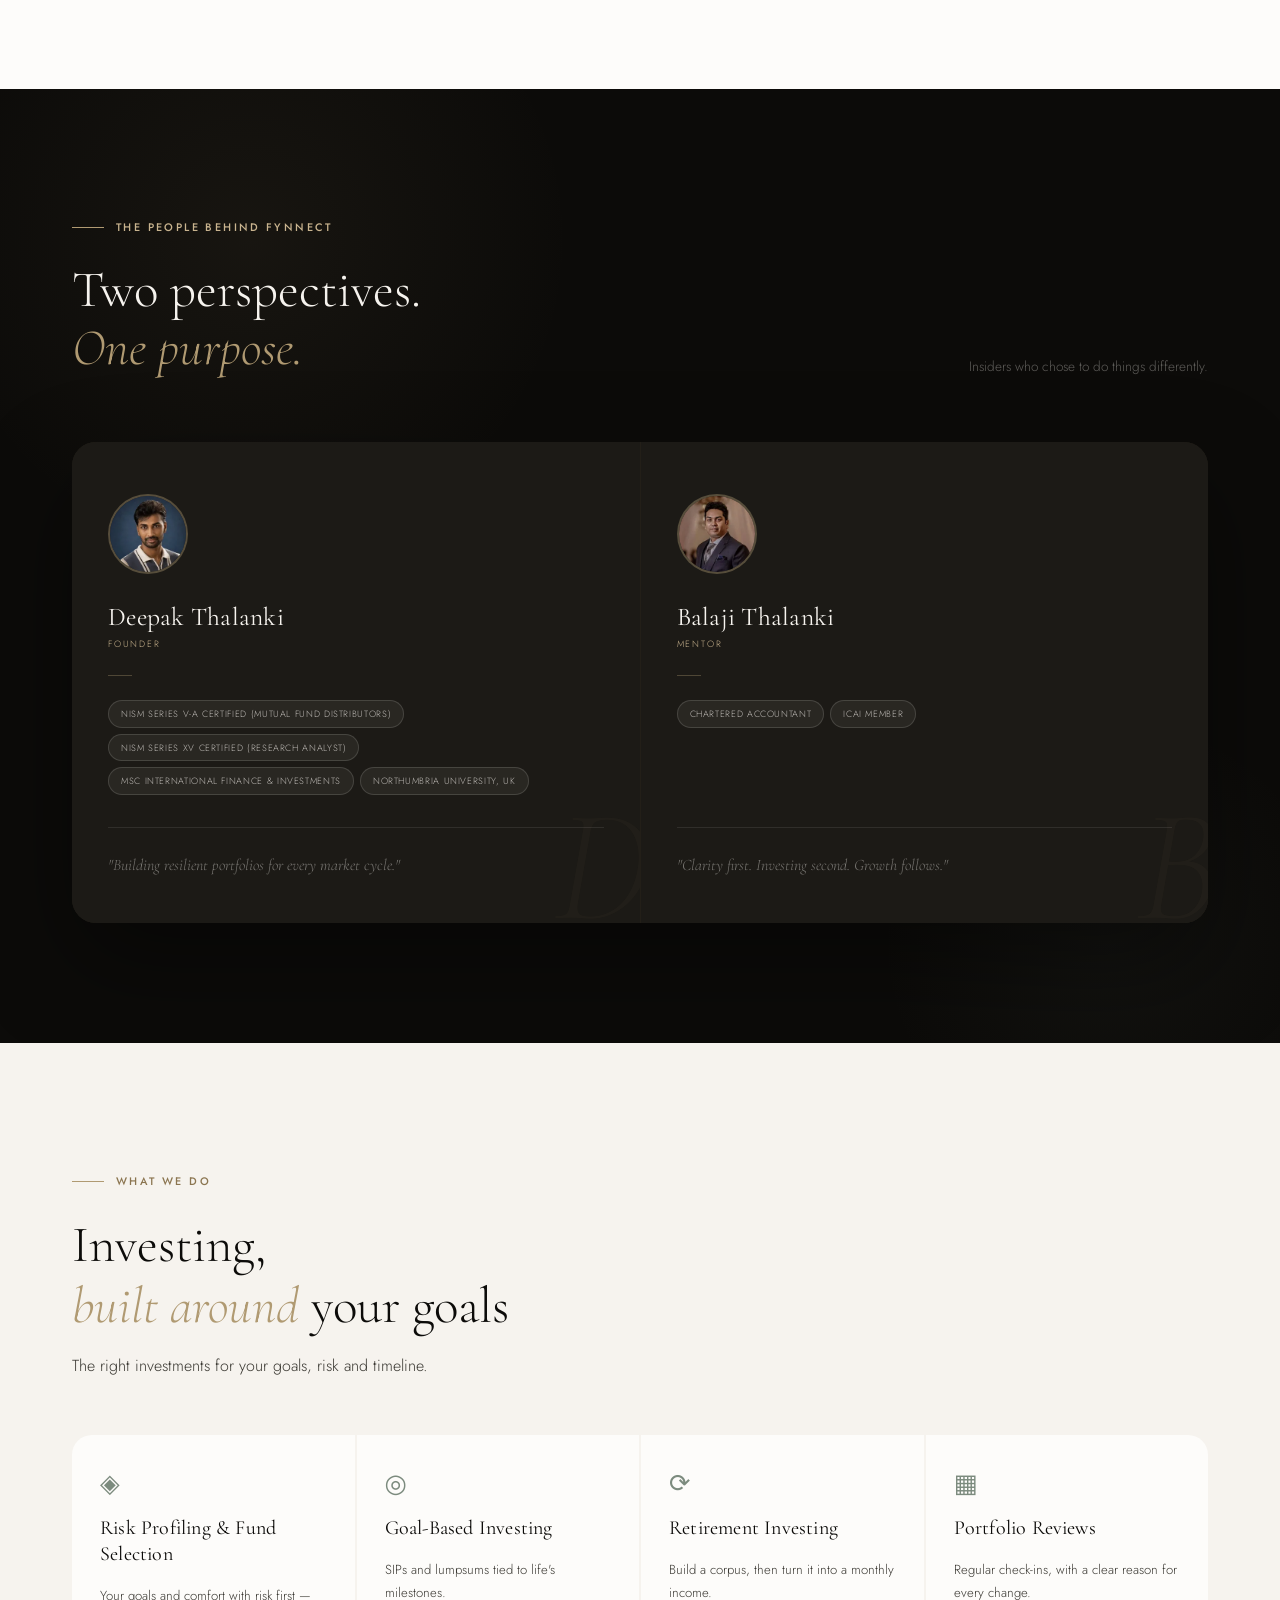
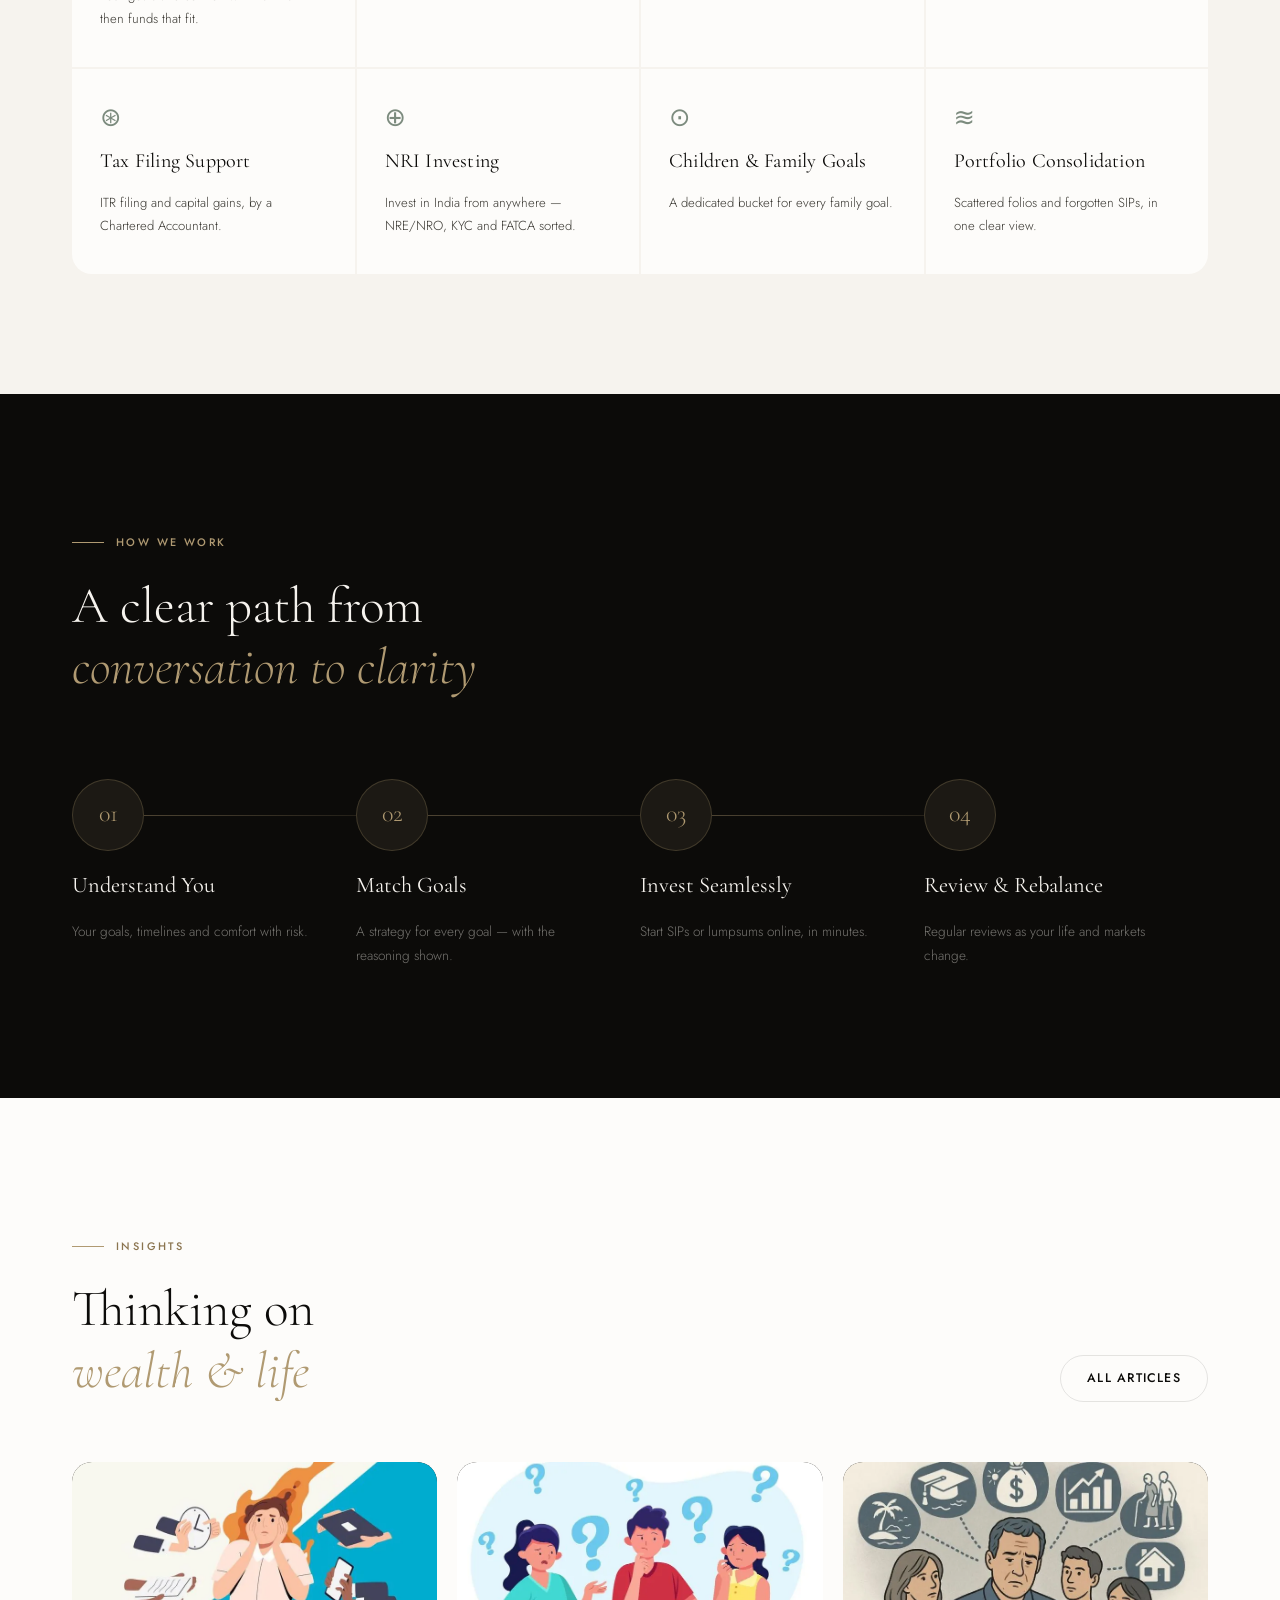
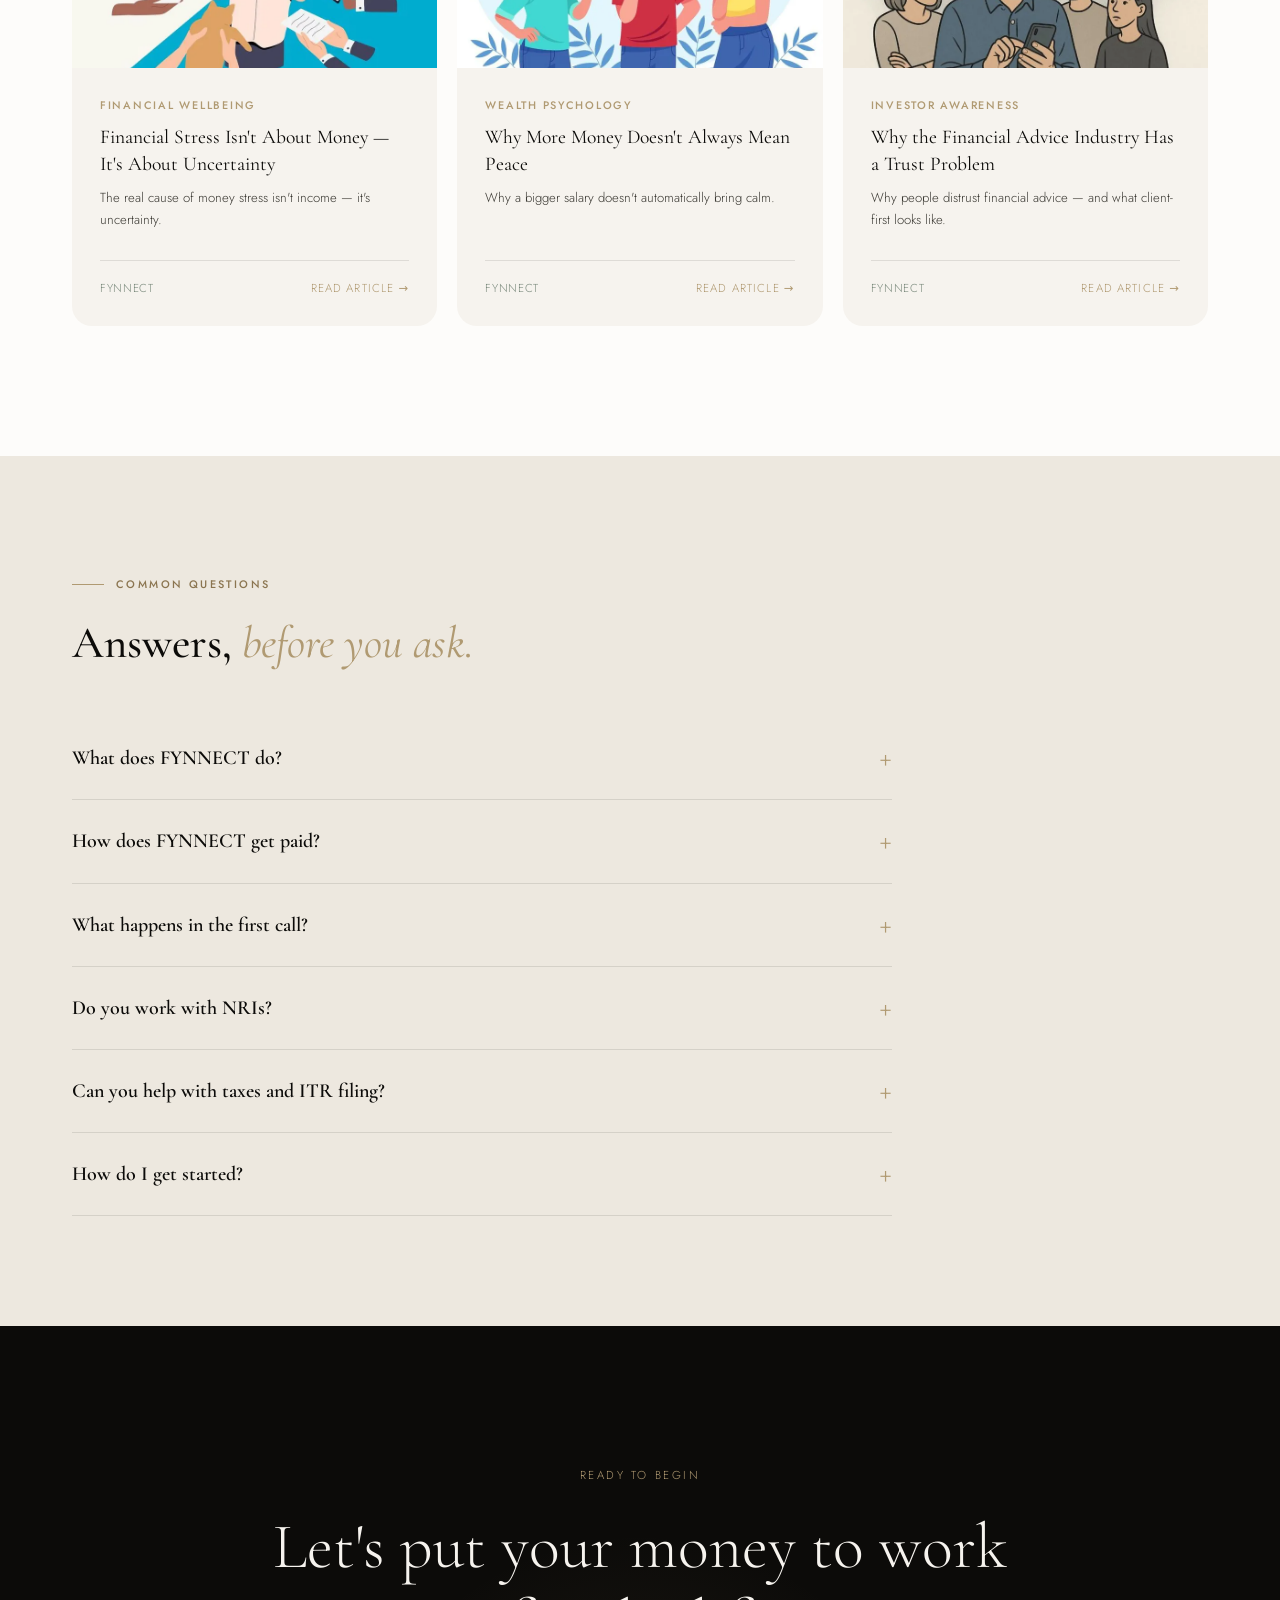
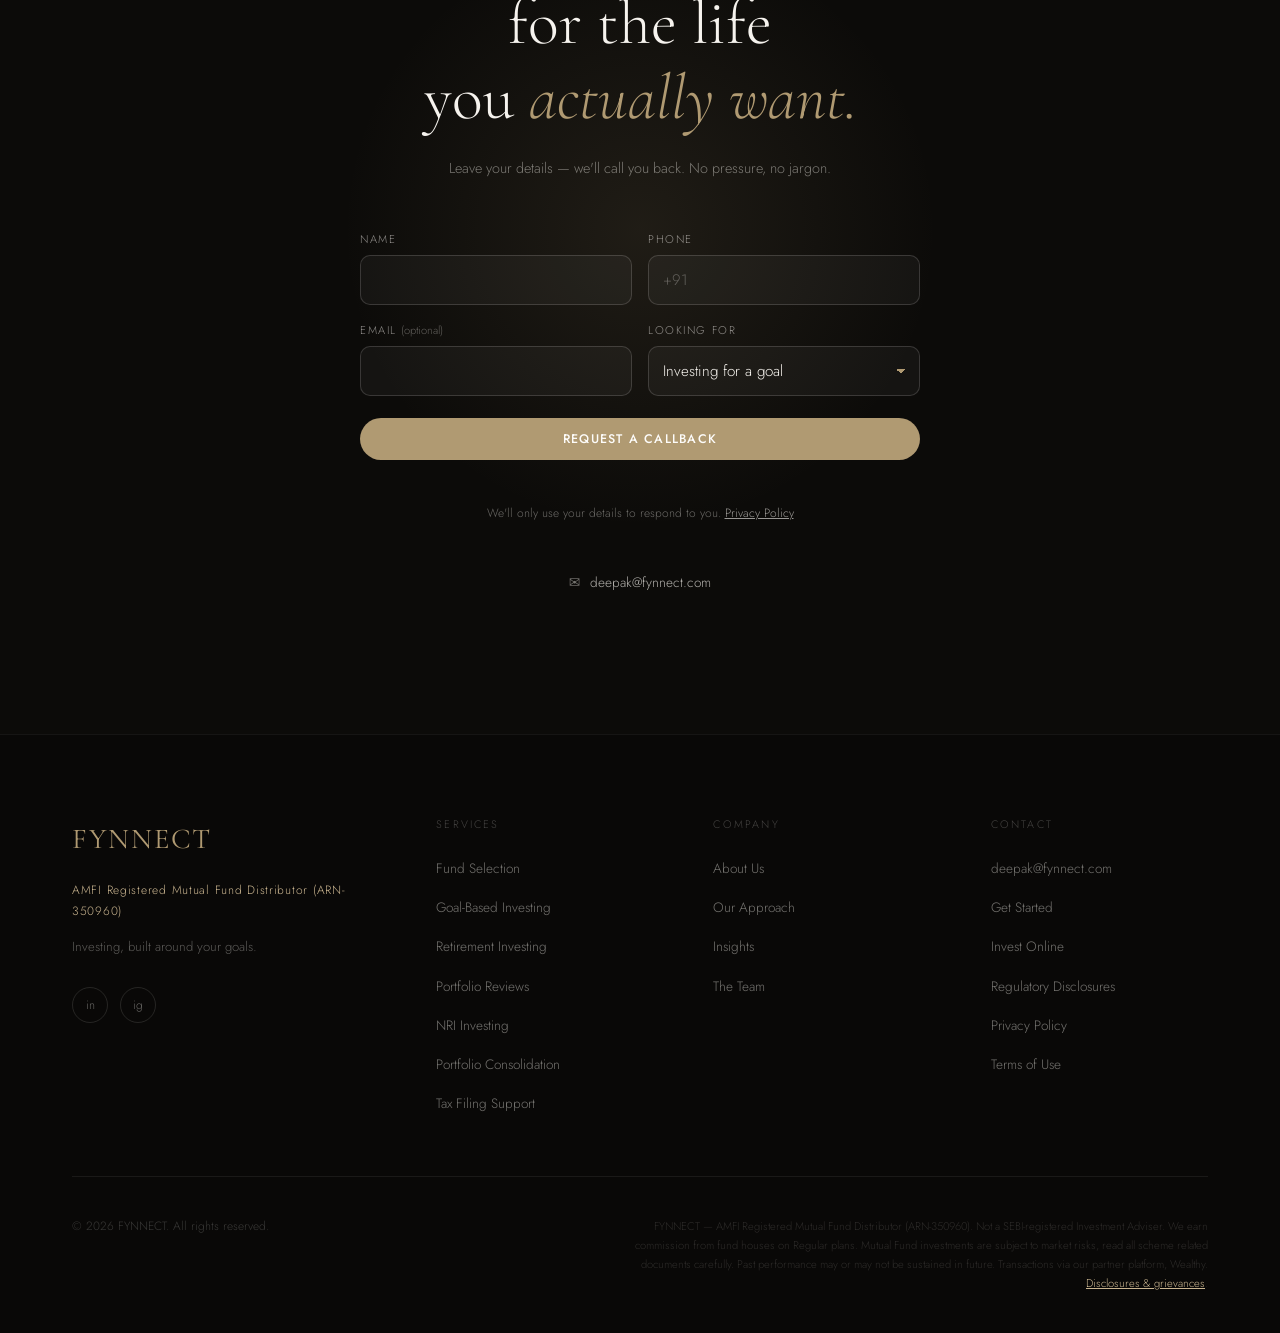
==== commit 435d30ab: "Remove Invest by Age page Deleted invest-by-age.html and its links in the desktop menu, mobile menu," ====
--- a/index.html
+++ b/index.html
@@ -1610,7 +1610,6 @@
         <li><a href="#services">Services</a></li>
         <li><a href="#process">Process</a></li>
         <li><a href="#insights">Insights</a></li>
-        <li><a href="invest-by-age.html">Invest by Age</a></li>
       </ul>
       <a href="#consult" class="btn btn--dark">Get Started</a>
       <div class="nav__hamburger" id="hamburger" role="button" aria-label="Open menu" aria-expanded="false" tabindex="0">
@@ -1626,7 +1625,6 @@
   <a href="#services" onclick="closeMenu()">Services</a>
   <a href="#process"  onclick="closeMenu()">Process</a>
   <a href="#insights" onclick="closeMenu()">Insights</a>
-  <a href="invest-by-age.html" onclick="closeMenu()">Invest by Age</a>
   <div class="nav__mobile-cta">
     <a href="#consult" class="cta-primary" onclick="closeMenu()">Get Started</a>
     <a href="#services" class="cta-secondary" onclick="closeMenu()">Our Services</a>
@@ -2057,7 +2055,6 @@
           <li><a href="#about">About Us</a></li>
           <li><a href="#process">Our Approach</a></li>
           <li><a href="#insights">Insights</a></li>
-          <li><a href="invest-by-age.html">Invest by Age</a></li>
           <li><a href="#founders">The Team</a></li>
         </ul>
       </div>
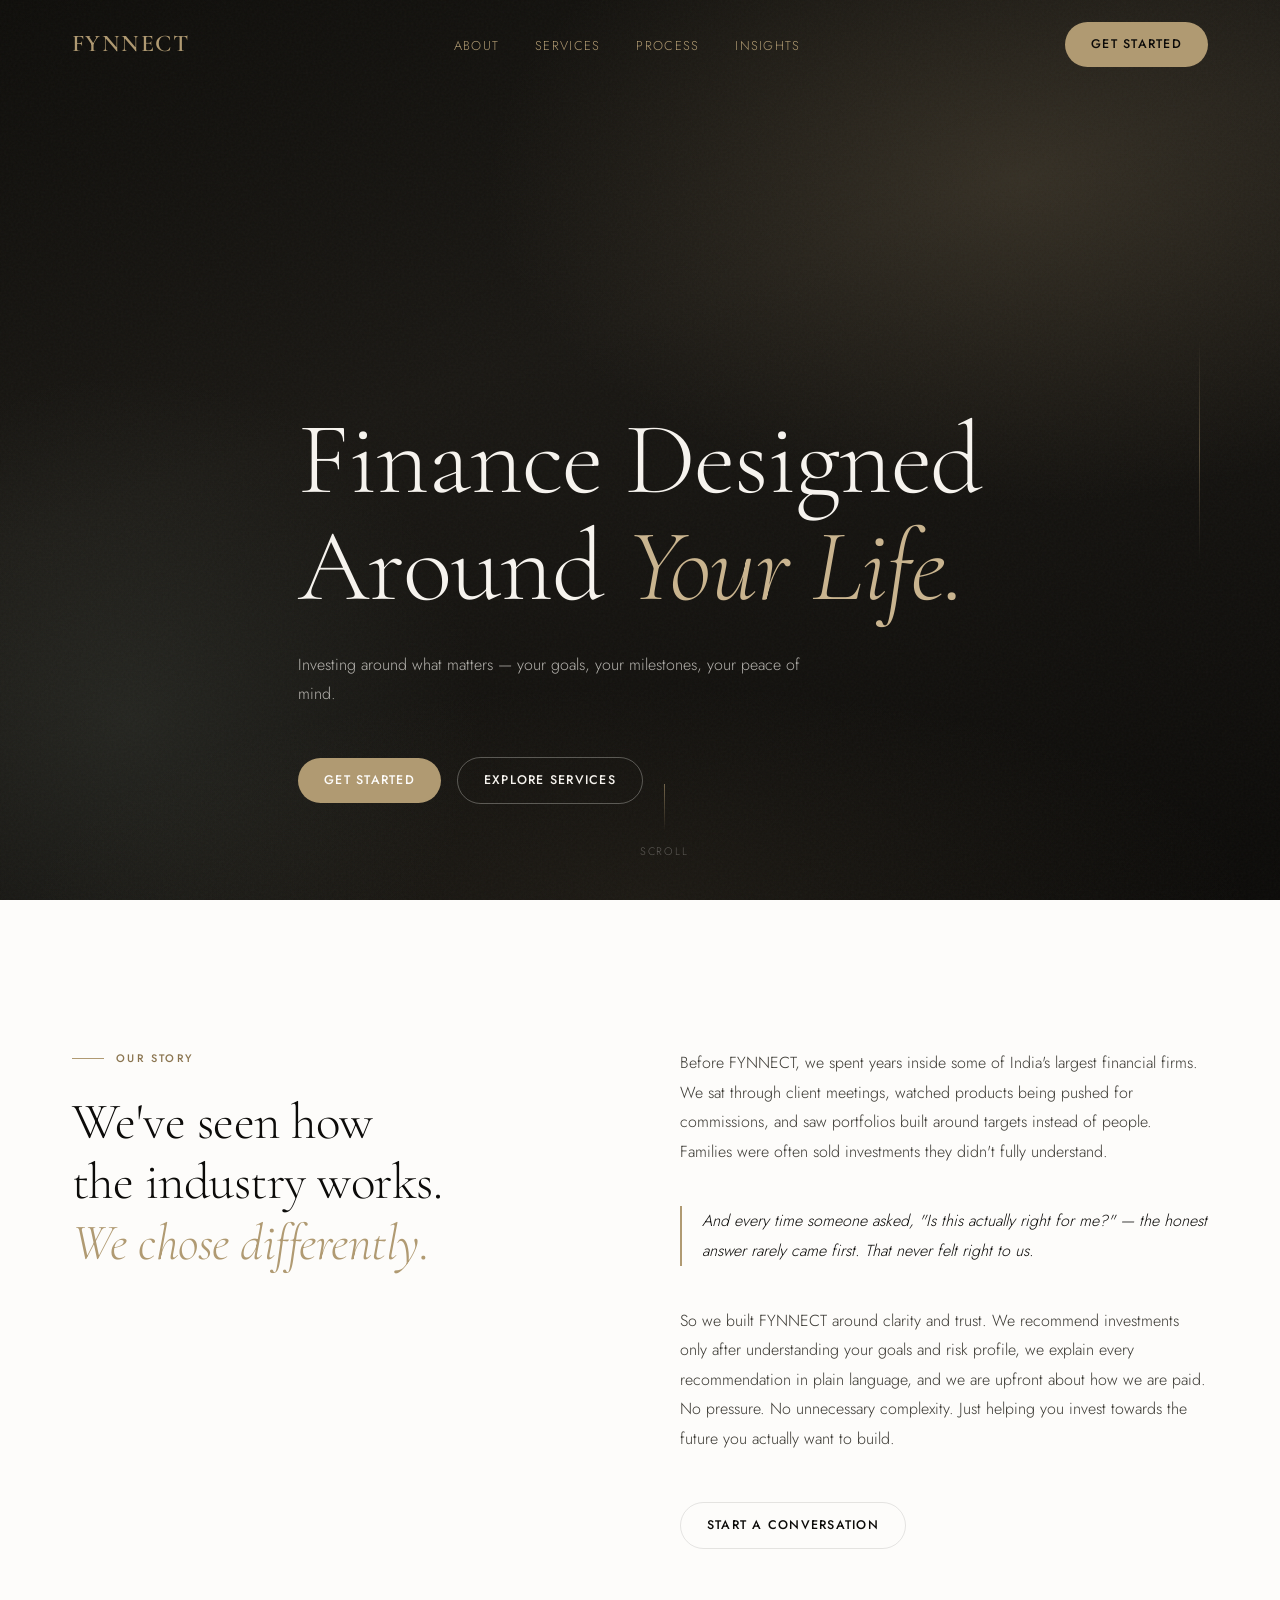
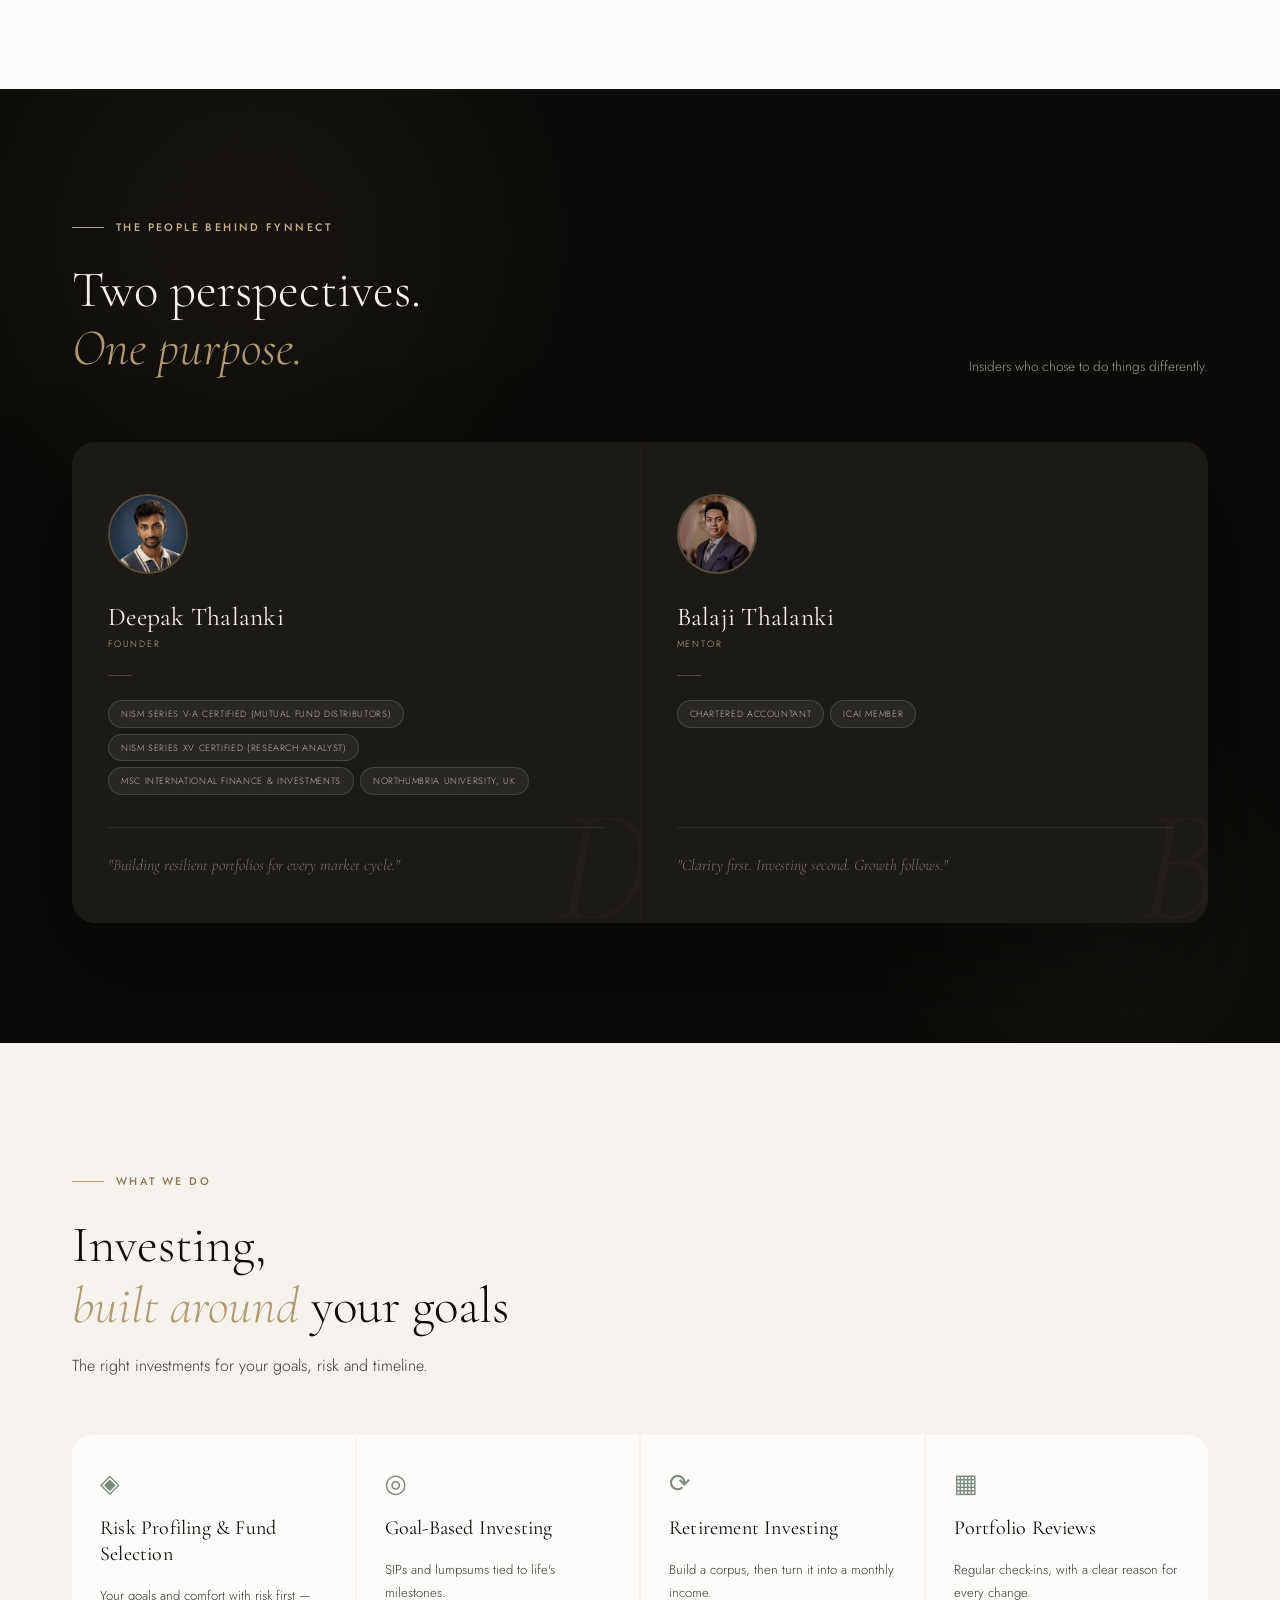
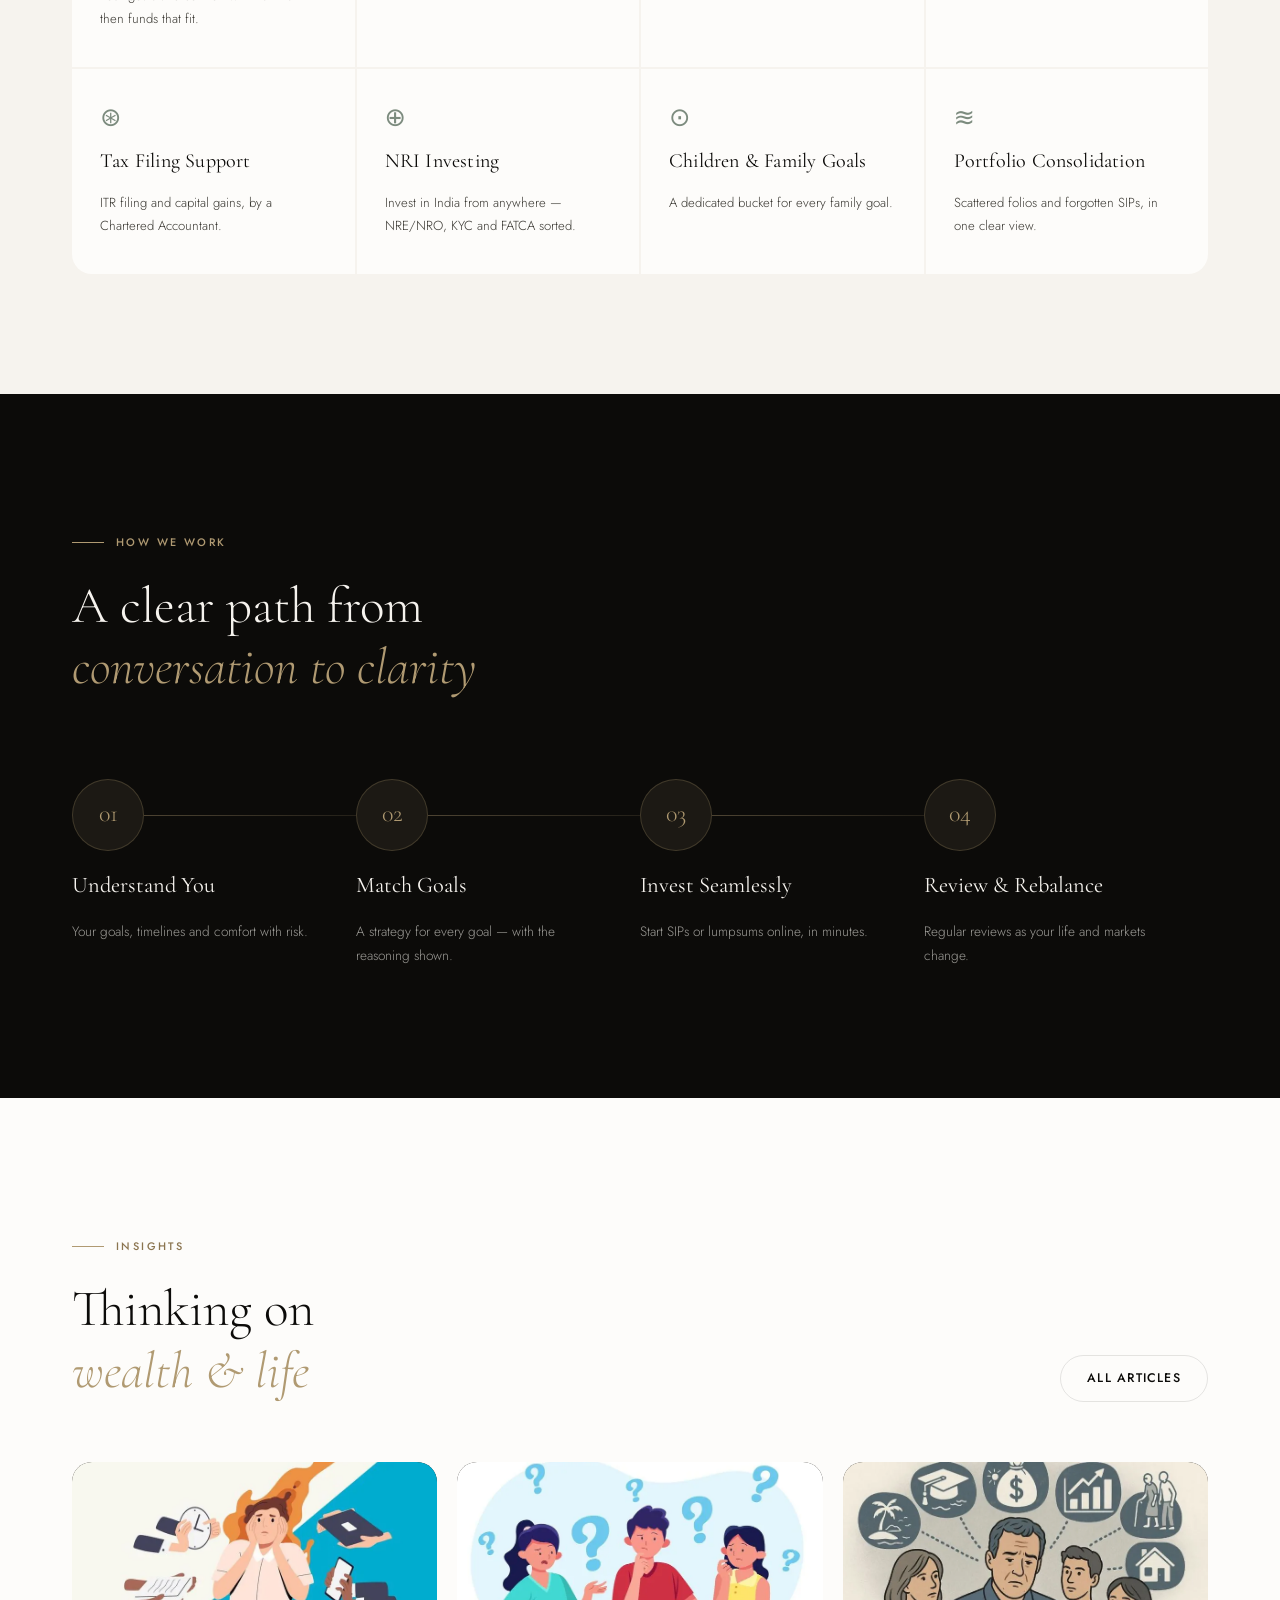
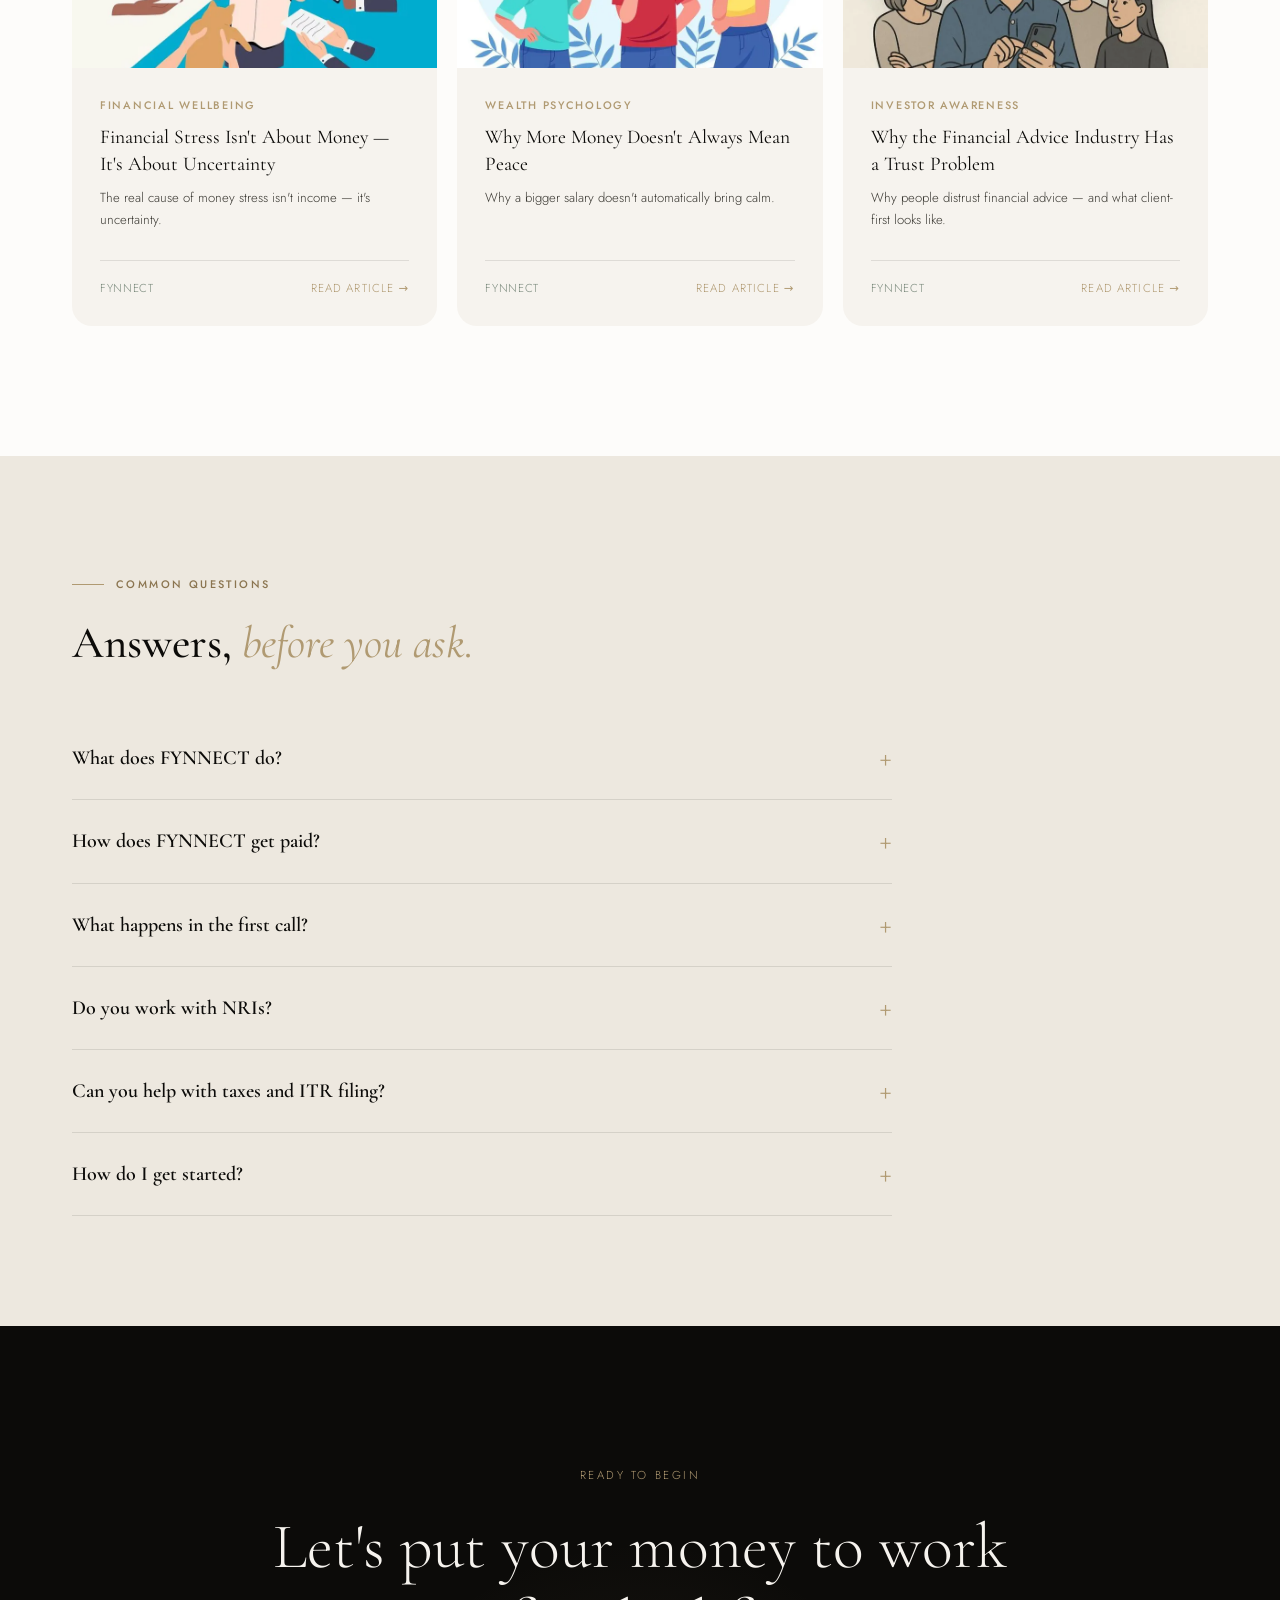
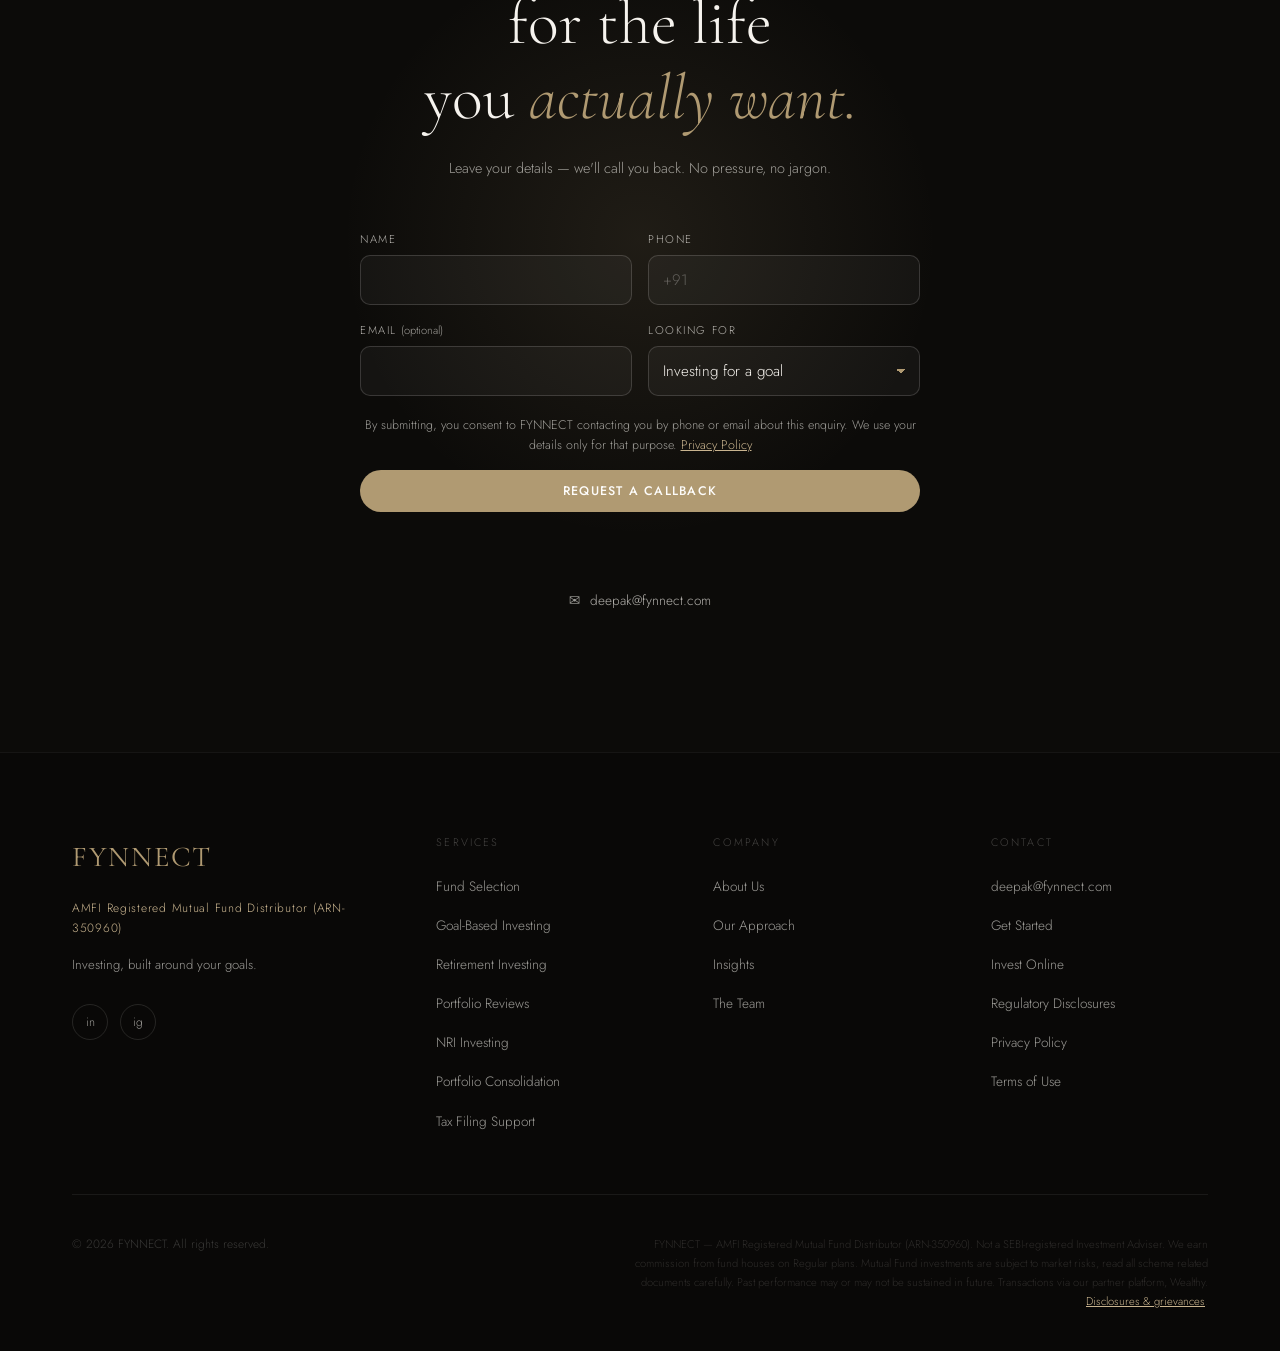
==== commit 65ecbbf5: "Add consent line to enquiry form; small technical fixes - Consent sentence above the Request a Callb" ====
--- a/index.html
+++ b/index.html
@@ -6,7 +6,7 @@
 <meta http-equiv="Content-Security-Policy" content="default-src 'self'; style-src 'self' 'unsafe-inline'; font-src 'self'; script-src 'self' 'unsafe-inline' https://*.googletagmanager.com; img-src 'self' data: https://*.google-analytics.com https://*.googletagmanager.com https://*.g.doubleclick.net https://*.google.com https://*.google.co.in; connect-src 'self' https://api.web3forms.com https://*.google-analytics.com https://*.analytics.google.com https://*.googletagmanager.com https://*.g.doubleclick.net https://*.google.com https://*.google.co.in; object-src 'none'; base-uri 'self'; form-action 'self' https://api.web3forms.com"/>
 <meta name="referrer" content="strict-origin-when-cross-origin"/>
 <title>FYNNECT | Goal-Based Investing for Resident Indians &amp; NRIs</title>
-<meta name="description" content="FYNNECT helps resident Indians and NRIs invest for their goals — risk profiling, fund selection, SIPs, retirement and children's goals, portfolio reviews and tax filing support. AMFI Registered Mutual Fund Distributor (ARN-350960)."/>
+<meta name="description" content="FYNNECT helps resident Indians and NRIs invest for their goals — fund selection, SIPs, retirement and portfolio reviews. AMFI Registered MFD (ARN-350960)."/>
 <meta name="author" content="FYNNECT"/>
 <link rel="canonical" href="https://fynnect.com/"/>
 <meta name="theme-color" content="#0C0B09"/>
@@ -194,9 +194,8 @@
 .enquiry { max-width: 560px; margin: 0 auto; text-align: left; }
 .enquiry__grid { display: grid; grid-template-columns: 1fr 1fr; gap: 16px; }
 .enquiry__field { display: flex; flex-direction: column; gap: 6px; }
-.enquiry__field--full { grid-column: 1 / -1; }
-.enquiry__field label { font-size: 0.7rem; letter-spacing: 0.14em; text-transform: uppercase; color: rgba(246,243,238,0.55); }
-.enquiry__field label span { text-transform: none; letter-spacing: 0; color: rgba(246,243,238,0.35); }
+.enquiry__field label { font-size: 0.7rem; letter-spacing: 0.14em; text-transform: uppercase; color: rgba(246,243,238,0.7); }
+.enquiry__field label span { text-transform: none; letter-spacing: 0; color: rgba(246,243,238,0.62); }
 .enquiry input, .enquiry select {
   width: 100%; font-family: var(--font-sans); font-size: 0.95rem; font-weight: 300; color: var(--cream);
   background: rgba(246,243,238,0.04); border: 1px solid rgba(246,243,238,0.16); border-radius: 10px;
@@ -210,10 +209,10 @@
 .enquiry input:focus, .enquiry select:focus { outline: none; border-color: var(--gold); background: rgba(246,243,238,0.07); }
 .enquiry input:user-invalid { border-color: #C98F7A; }
 .enquiry__honey { position: absolute; left: -9999px; width: 1px; height: 1px; overflow: hidden; }
-.enquiry__submit { width: 100%; justify-content: center; margin-top: 22px; padding: 15px 26px; }
+.enquiry__submit { width: 100%; justify-content: center; margin-top: 14px; padding: 15px 26px; }
 .enquiry__submit:disabled { opacity: 0.6; cursor: wait; transform: none; }
-.enquiry__note { font-size: 0.75rem; color: rgba(246,243,238,0.4); text-align: center; margin-top: 14px; }
-.enquiry__note a { color: rgba(246,243,238,0.6); }
+.enquiry__note { font-size: 0.78rem; line-height: 1.6; color: rgba(246,243,238,0.62); text-align: center; margin-top: 20px; }
+.enquiry__note a { color: var(--gold-light); }
 .enquiry__status a { color: var(--gold-light); }
 .enquiry__status { min-height: 1.4em; font-size: 0.85rem; color: #E0B3A2; text-align: center; margin-top: 10px; }
 .enquiry__done { max-width: 560px; margin: 0 auto; padding: 28px; border: 1px solid rgba(176,154,114,0.35); border-radius: 14px; color: var(--cream); }
@@ -250,11 +249,7 @@
 
 /* ─── Utilities ─── */
 .container { max-width: 1200px; margin: 0 auto; padding: 0 32px; }
-.container--narrow { max-width: 820px; margin: 0 auto; padding: 0 32px; }
-
-.serif { font-family: var(--font-serif); }
-.gold  { color: var(--gold); }
-.sage  { color: var(--sage); }
+
 
 /* ─── Reveal Animations ─── */
 .reveal {
@@ -267,7 +262,6 @@
 .reveal-delay-2 { transition-delay: 0.16s; }
 .reveal-delay-3 { transition-delay: 0.24s; }
 .reveal-delay-4 { transition-delay: 0.32s; }
-.reveal-delay-5 { transition-delay: 0.4s; }
 
 /* ─────────────────────────────────────────
    NAV
@@ -491,23 +485,6 @@
   z-index: 2;
 }
 
-.hero__eyebrow {
-  font-size: 0.72rem;
-  letter-spacing: 0.22em;
-  text-transform: uppercase;
-  color: var(--gold);
-  margin-bottom: 28px;
-  display: flex;
-  align-items: center;
-  gap: 14px;
-  opacity: 0;
-  animation: fadeUp 0.8s var(--ease) 0.05s forwards;
-}
-.hero__eyebrow::before {
-  content: '';
-  display: block; width: 40px; height: 1px;
-  background: var(--gold);
-}
 
 .hero__headline {
   font-family: var(--font-serif);
@@ -528,7 +505,7 @@
 .hero__sub {
   margin-top: 32px;
   font-size: 1rem;
-  color: rgba(246,243,238,0.55);
+  color: rgba(246,243,238,0.7);
   max-width: 520px;
   line-height: 1.8;
   opacity: 0;
@@ -679,7 +656,7 @@
 .founders__heading em { font-style: italic; color: var(--gold); }
 .founders__sub {
   font-size: 0.85rem;
-  color: rgba(246,243,238,0.35);
+  color: rgba(246,243,238,0.62);
   max-width: 260px;
   line-height: 1.8;
   text-align: right;
@@ -948,17 +925,6 @@
   transition: color var(--dur-base) var(--ease);
   flex: 1;
 }
-.service-card__arrow {
-  font-size: 0.75rem;
-  letter-spacing: 0.1em;
-  color: var(--gold);
-  text-transform: uppercase;
-  margin-top: 8px;
-  opacity: 0;
-  transform: translateX(-8px);
-  transition: opacity var(--dur-base) var(--ease), transform var(--dur-base) var(--ease-out);
-}
-.service-card:hover .service-card__arrow { opacity: 1; transform: translateX(0); }
 
 /* ─────────────────────────────────────────
    HOW WE WORK
@@ -1040,25 +1006,12 @@
 }
 .process-step__desc {
   font-size: 0.85rem;
-  color: rgba(246,243,238,0.45);
+  color: rgba(246,243,238,0.62);
   line-height: 1.8;
 }
 
 
 
-.pillar__icon { font-size: 1.8rem; margin-bottom: 16px; }
-.pillar__title {
-  font-family: var(--font-serif);
-  font-size: 1.3rem;
-  font-weight: 400;
-  color: var(--ink);
-  margin-bottom: 12px;
-}
-.pillar__desc {
-  font-size: 0.85rem;
-  color: var(--ink-soft);
-  line-height: 1.8;
-}
 
 /* ─────────────────────────────────────────
    INSIGHTS
@@ -1111,7 +1064,6 @@
   position: relative;
   background: #1a1814;
 }
-.insight-card--featured .insight-card__thumb { aspect-ratio: 16/9; }
 .insight-card__thumb-bg {
   width: 100%;
   height: 100%;
@@ -1134,9 +1086,6 @@
 .insight-card:hover .insight-card__thumb-bg { transform: scale(1.04); }
 .insight-card:hover .insight-card__thumb-bg img { transform: none; }
 
-.bg-sage-dark  { background: linear-gradient(135deg, #4a5e4d 0%, #2d3d30 100%); }
-.bg-gold-dark  { background: linear-gradient(135deg, #7a6640 0%, #4d3e25 100%); }
-.bg-ink-warm   { background: linear-gradient(135deg, #2a2620 0%, #1a1610 100%); }
 
 .insight-card__body { padding: 28px; flex: 1; display: flex; flex-direction: column; gap: 10px; }
 .insight-card__tag {
@@ -1153,7 +1102,6 @@
   color: var(--ink);
   line-height: 1.35;
 }
-.insight-card--featured .insight-card__title { font-size: 1.55rem; }
 .insight-card__excerpt {
   font-size: 0.82rem;
   color: var(--ink-soft);
@@ -1222,17 +1170,10 @@
 .cta-section__heading em { font-style: italic; color: var(--gold); }
 .cta-section__sub {
   font-size: 0.9rem;
-  color: rgba(246,243,238,0.45);
+  color: rgba(246,243,238,0.62);
   max-width: 500px;
   margin: 0 auto 48px;
   line-height: 1.8;
-}
-.cta-section__btns {
-  display: flex;
-  align-items: center;
-  justify-content: center;
-  gap: 16px;
-  flex-wrap: wrap;
 }
 .cta-section__contact {
   margin-top: 48px;
@@ -1247,7 +1188,7 @@
   align-items: center;
   gap: 10px;
   font-size: 0.85rem;
-  color: rgba(246,243,238,0.45);
+  color: rgba(246,243,238,0.62);
 }
 .cta-section__contact-item a {
   color: rgba(246,243,238,0.7);
@@ -1255,12 +1196,6 @@
   transition: color var(--dur-base) var(--ease);
 }
 .cta-section__contact-item a:hover { color: var(--gold); }
-.contact-dot {
-  width: 6px; height: 6px;
-  background: var(--gold);
-  border-radius: 50%;
-  opacity: 0.5;
-}
 
 /* ─────────────────────────────────────────
    FOOTER
@@ -1289,7 +1224,7 @@
 .footer__brand-name span { color: var(--gold); }
 .footer__brand-desc {
   font-size: 0.82rem;
-  color: rgba(246,243,238,0.35);
+  color: rgba(246,243,238,0.62);
   line-height: 1.8;
   margin-bottom: 28px;
 }
@@ -1304,7 +1239,7 @@
   display: flex;
   align-items: center;
   justify-content: center;
-  color: rgba(246,243,238,0.4);
+  color: rgba(246,243,238,0.62);
   font-size: 0.75rem;
   text-decoration: none;
   transition:
@@ -1329,7 +1264,7 @@
 .footer__col-links { list-style: none; display: flex; flex-direction: column; gap: 12px; }
 .footer__col-links a {
   font-size: 0.85rem;
-  color: rgba(246,243,238,0.45);
+  color: rgba(246,243,238,0.62);
   text-decoration: none;
   transition: color var(--dur-base) var(--ease), transform var(--dur-base) var(--ease-out);
   display: inline-block;
@@ -1441,20 +1376,6 @@
 }
 .nav__mobile-contact a::after { display: none !important; }
 .nav__mobile-contact a:hover { color: var(--gold) !important; padding-left: 0 !important; }
-.nav__mobile-menu-close {
-  position: absolute;
-  top: 20px; right: 20px;
-  width: 40px; height: 40px;
-  display: flex; align-items: center; justify-content: center;
-  color: rgba(246,243,238,0.4);
-  font-size: 1rem;
-  cursor: pointer;
-  background: rgba(246,243,238,0.06);
-  border: 1px solid rgba(246,243,238,0.1);
-  border-radius: 50%;
-  transition: color var(--dur-base) var(--ease), background var(--dur-base) var(--ease);
-}
-.nav__mobile-menu-close:hover { color: var(--gold); background: rgba(176,154,114,0.12); }
 
 /* ─────────────────────────────────────────
    RESPONSIVE
@@ -1471,8 +1392,6 @@
   .service-card:last-child   { border-radius: 0 0 20px 0 !important; }
 
   .insights__grid { grid-template-columns: 1fr 1fr; }
-  .insight-card--featured { grid-column: 1 / -1; }
-  .insight-card--featured .insight-card__thumb { aspect-ratio: 16/9; }
 
   .process__steps { grid-template-columns: repeat(2, 1fr); gap: 48px; }
   .process__steps::before { display: none; }
@@ -1538,10 +1457,7 @@
 
   /* CTA */
   .cta-section__heading { font-size: clamp(1.8rem, 6vw, 3rem); }
-  .cta-section__btns { flex-direction: column; align-items: stretch; }
-  .cta-section__btns .btn { justify-content: center; width: 100%; }
   .cta-section__contact { gap: 16px; flex-direction: column; }
-  .contact-dot { display: none; }
 
   /* Footer */
   .footer__top { grid-template-columns: 1fr; gap: 32px; }
@@ -1550,12 +1466,11 @@
 }
 
 @media (max-width: 480px) {
-  .container, .container--narrow { padding: 0 20px; }
+  .container { padding: 0 20px; }
 
   /* Hero */
   .hero { padding-bottom: 56px; }
   .hero__headline { font-size: clamp(2.4rem, 10.5vw, 3.2rem); line-height: 1.06; }
-  .hero__eyebrow { font-size: 0.65rem; margin-bottom: 20px; }
   .hero__sub { font-size: 0.88rem; margin-top: 20px; }
   .hero__ctas { flex-direction: column; align-items: stretch; gap: 10px; margin-top: 28px; }
   .hero__ctas .btn { width: 100%; justify-content: center; }
@@ -2004,9 +1919,9 @@
           </select>
         </div>
       </div>
+      <p class="enquiry__note">By submitting, you consent to FYNNECT contacting you by phone or email about this enquiry. We use your details only for that purpose. <a href="privacy.html">Privacy Policy</a></p>
       <button type="submit" class="btn btn--gold enquiry__submit">Request a Callback</button>
       <p class="enquiry__status" id="enquiryStatus" role="alert"></p>
-      <p class="enquiry__note">We'll only use your details to respond to you. <a href="privacy.html">Privacy Policy</a></p>
     </form>
     <div class="enquiry__done" id="enquiryDone" role="status" hidden>
       <strong>Thank you.</strong>
@@ -2098,7 +2013,6 @@
 /* ─── Hamburger menu ─── */
 const hamburger = document.getElementById('hamburger');
 const mobileMenu = document.getElementById('mobileMenu');
-const menuClose = document.getElementById('menuClose');
 let menuOpen = false;
 
 function openMenu() {
@@ -2129,7 +2043,6 @@
   if (e.key === 'Enter' || e.key === ' ') { e.preventDefault(); menuOpen ? closeMenu() : openMenu(); }
 });
 
-if (menuClose) menuClose.addEventListener('click', closeMenu);
 
 /* Close menu on Escape key */
 document.addEventListener('keydown', e => {
